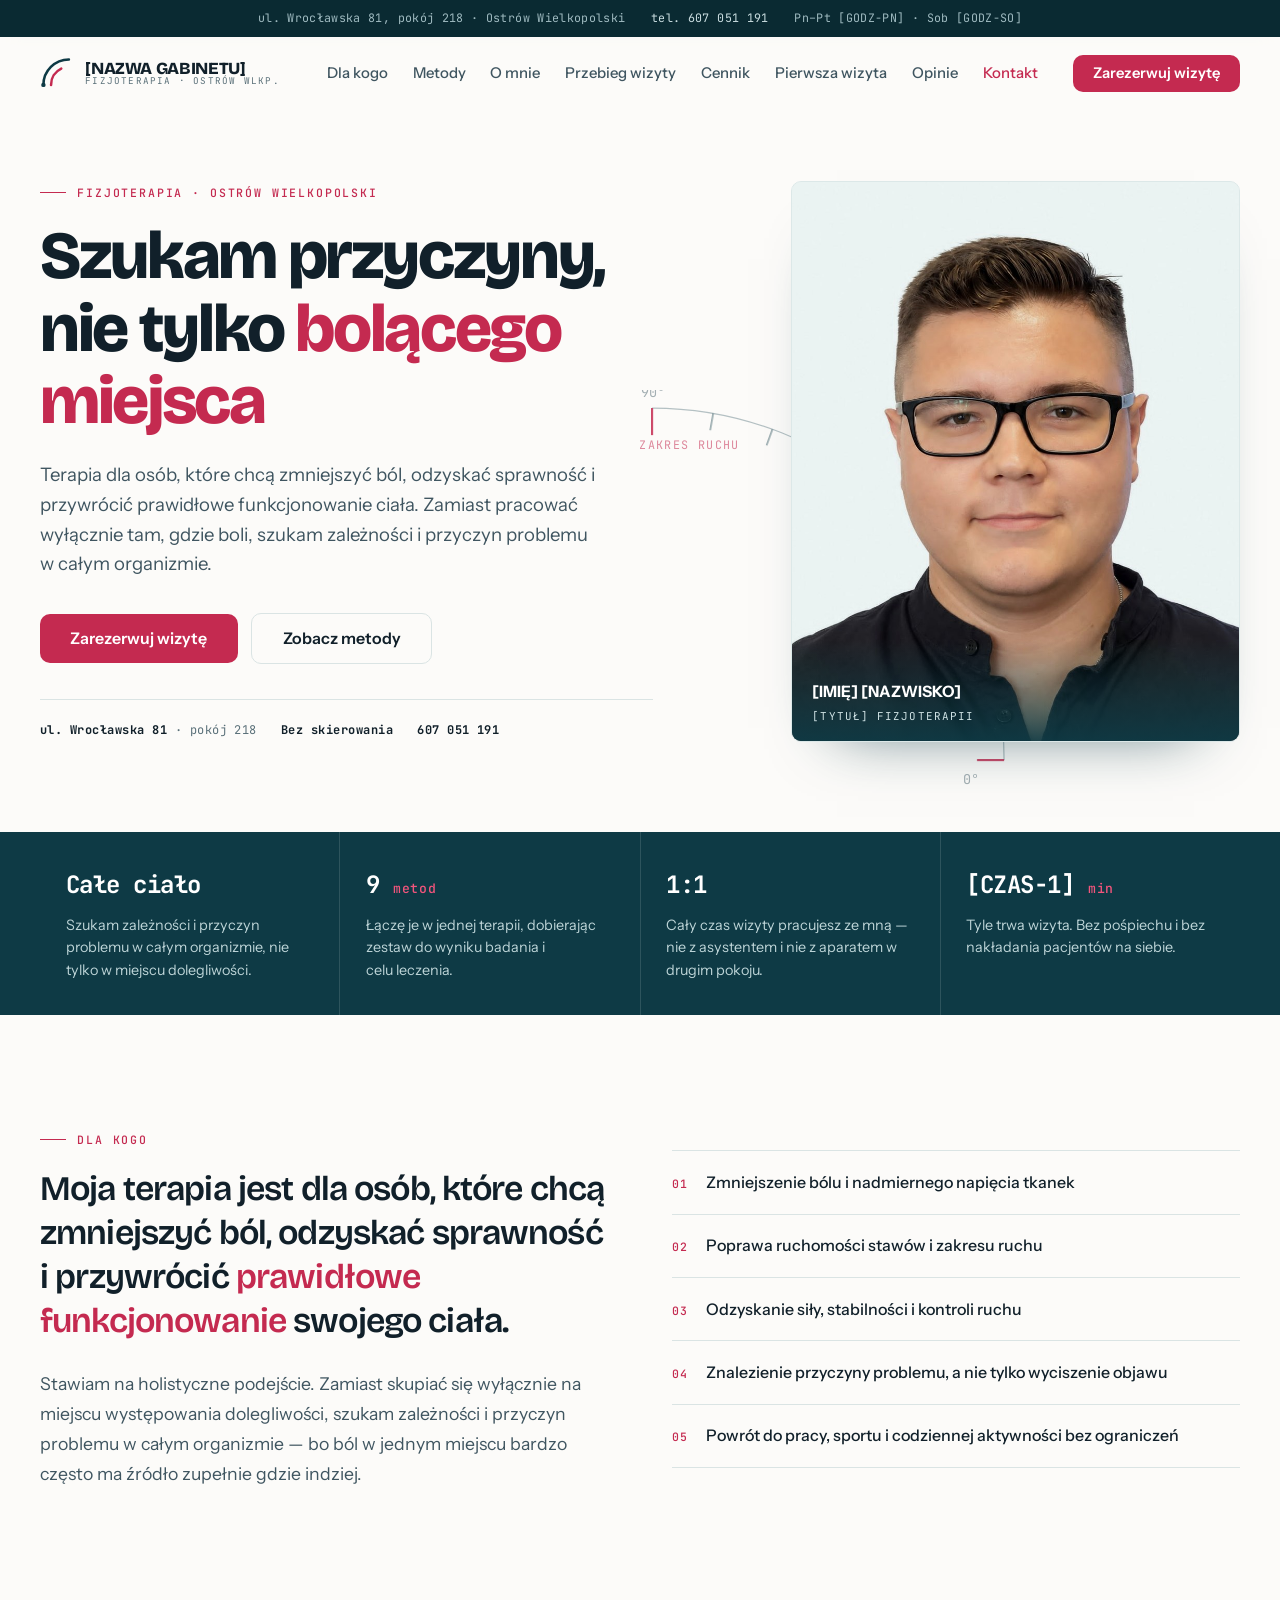
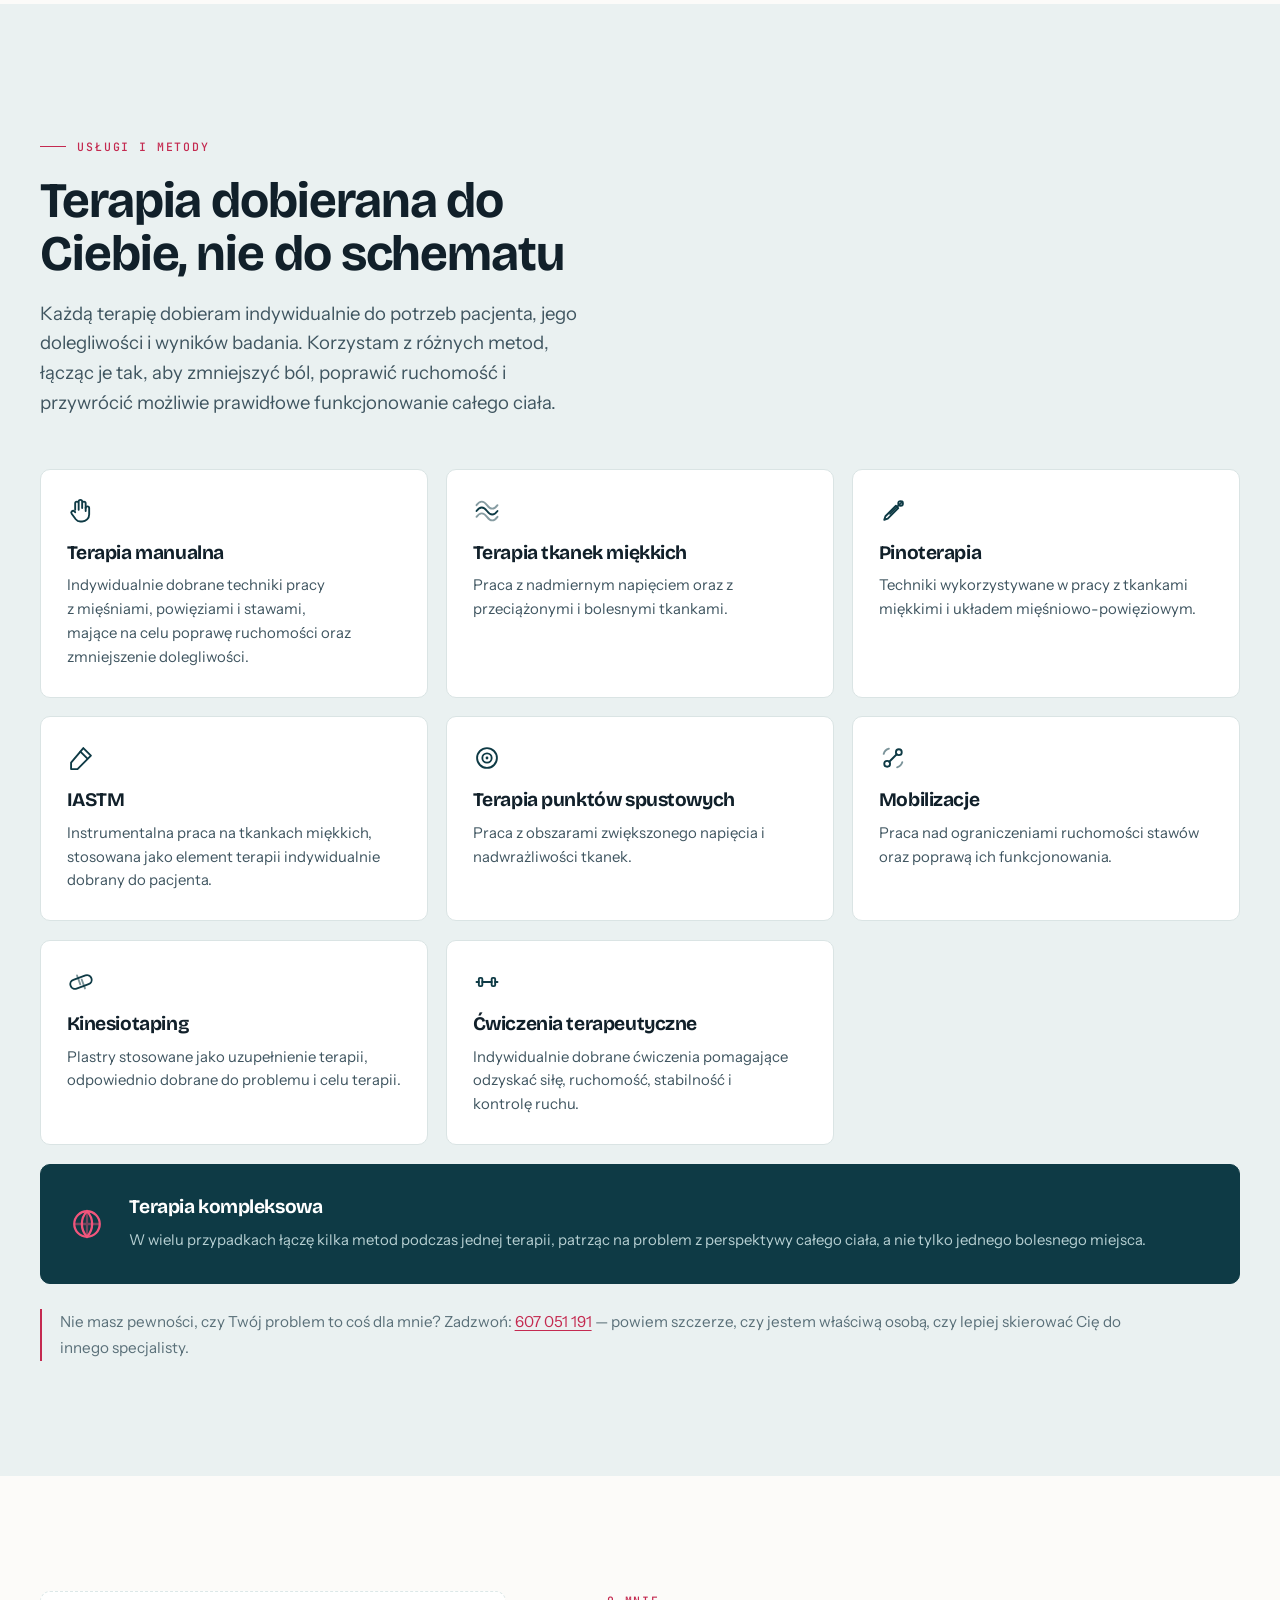
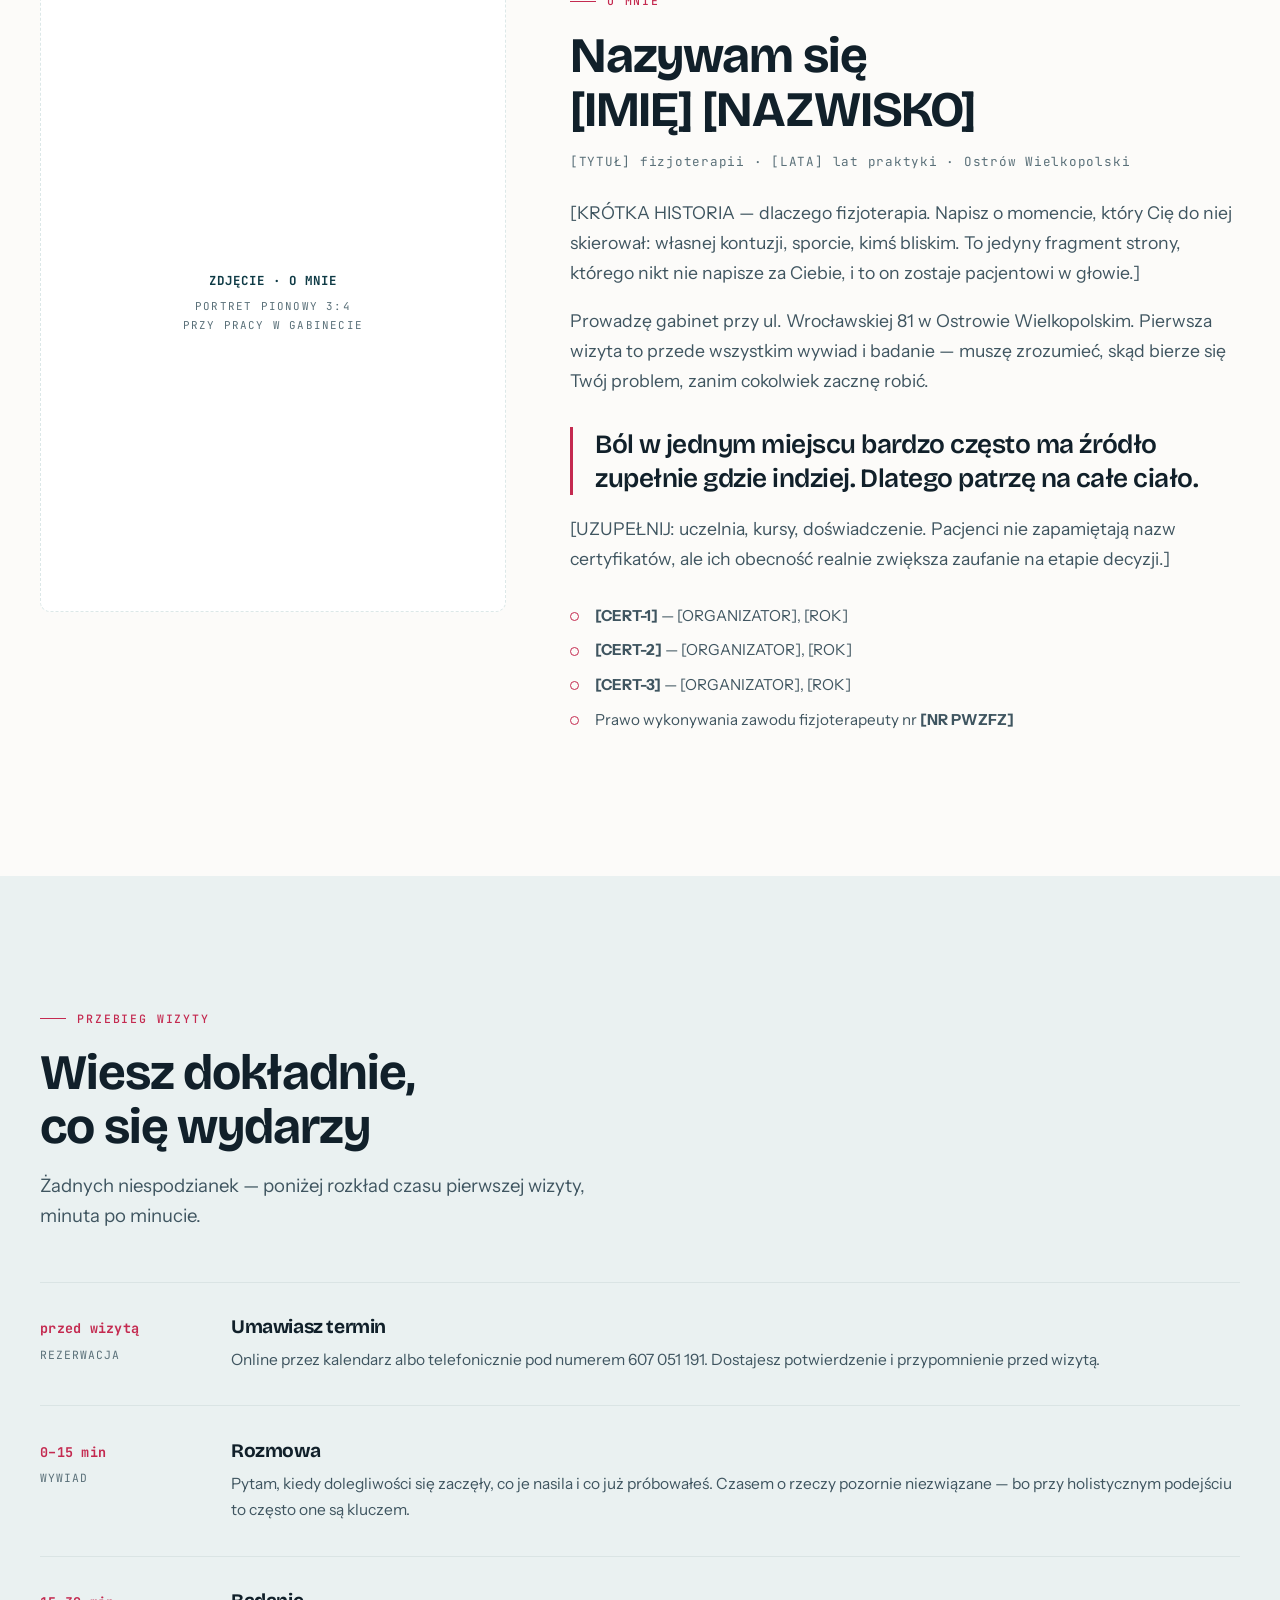
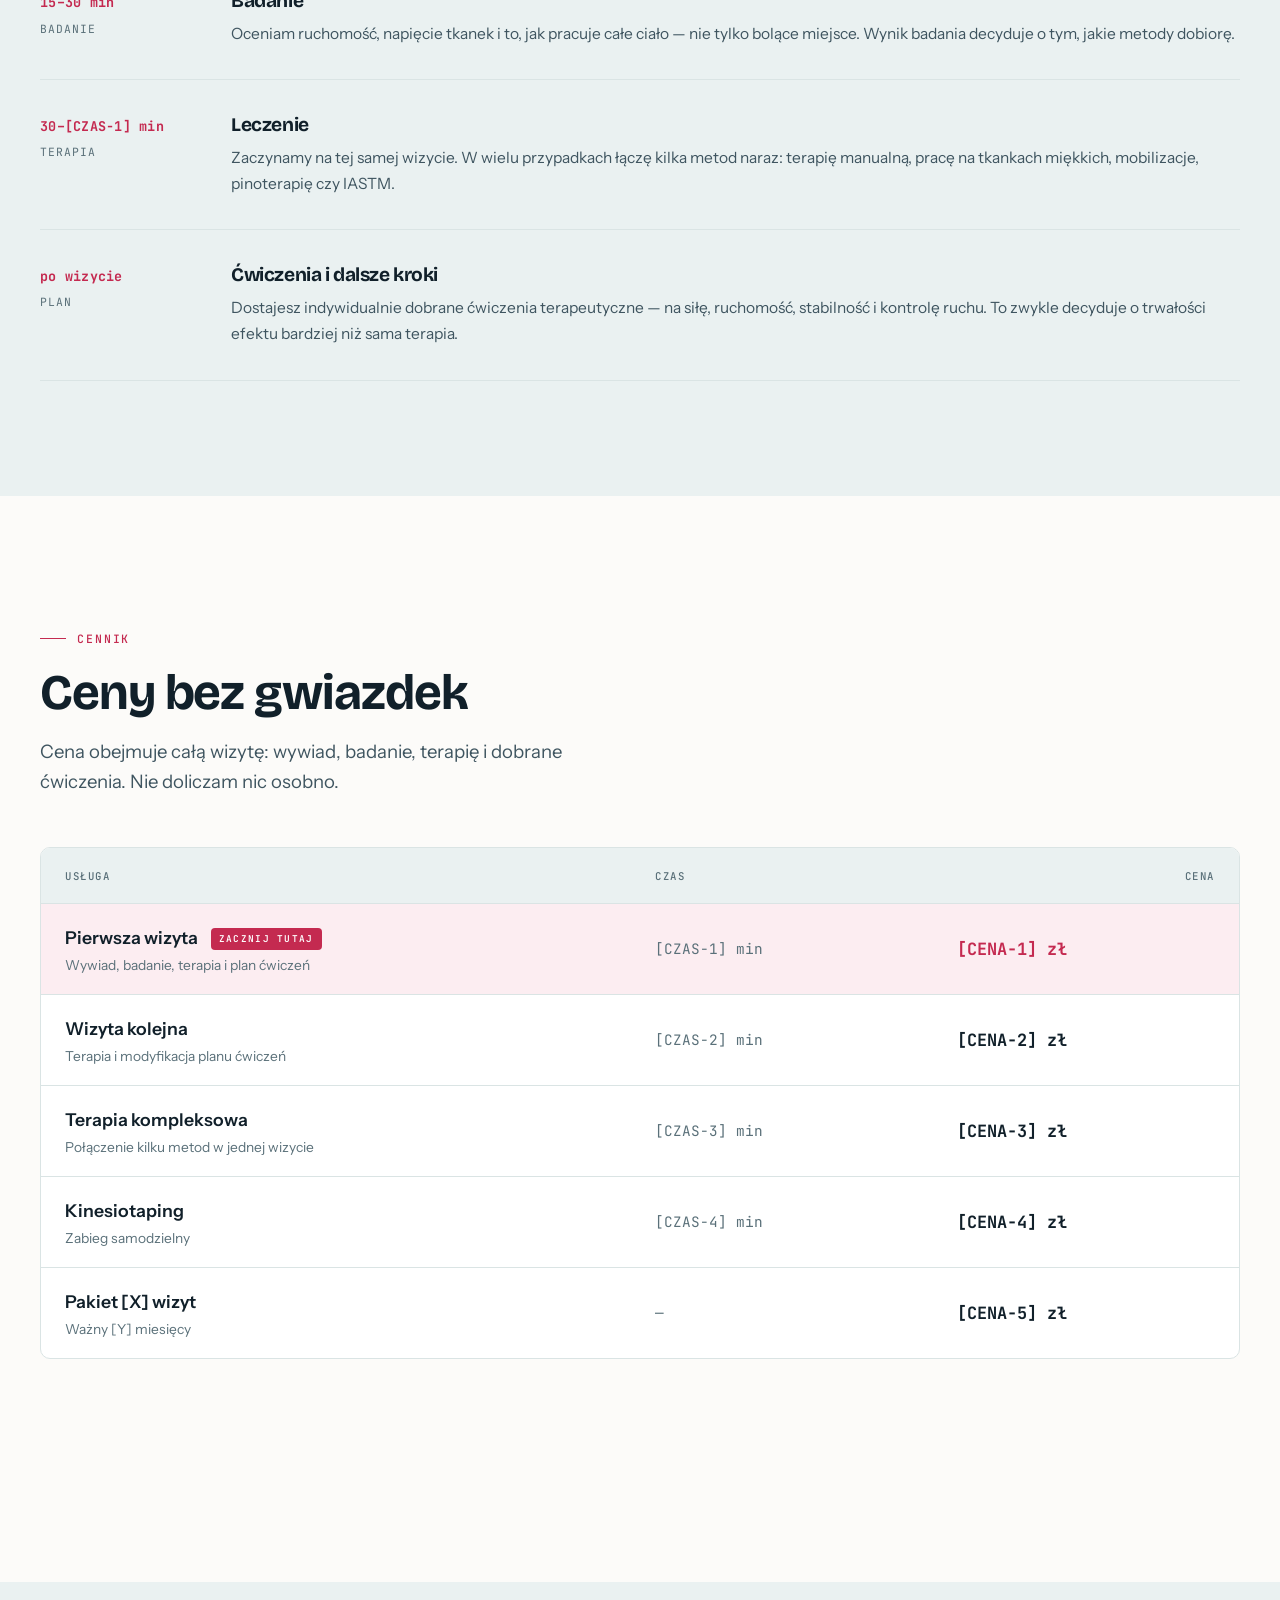
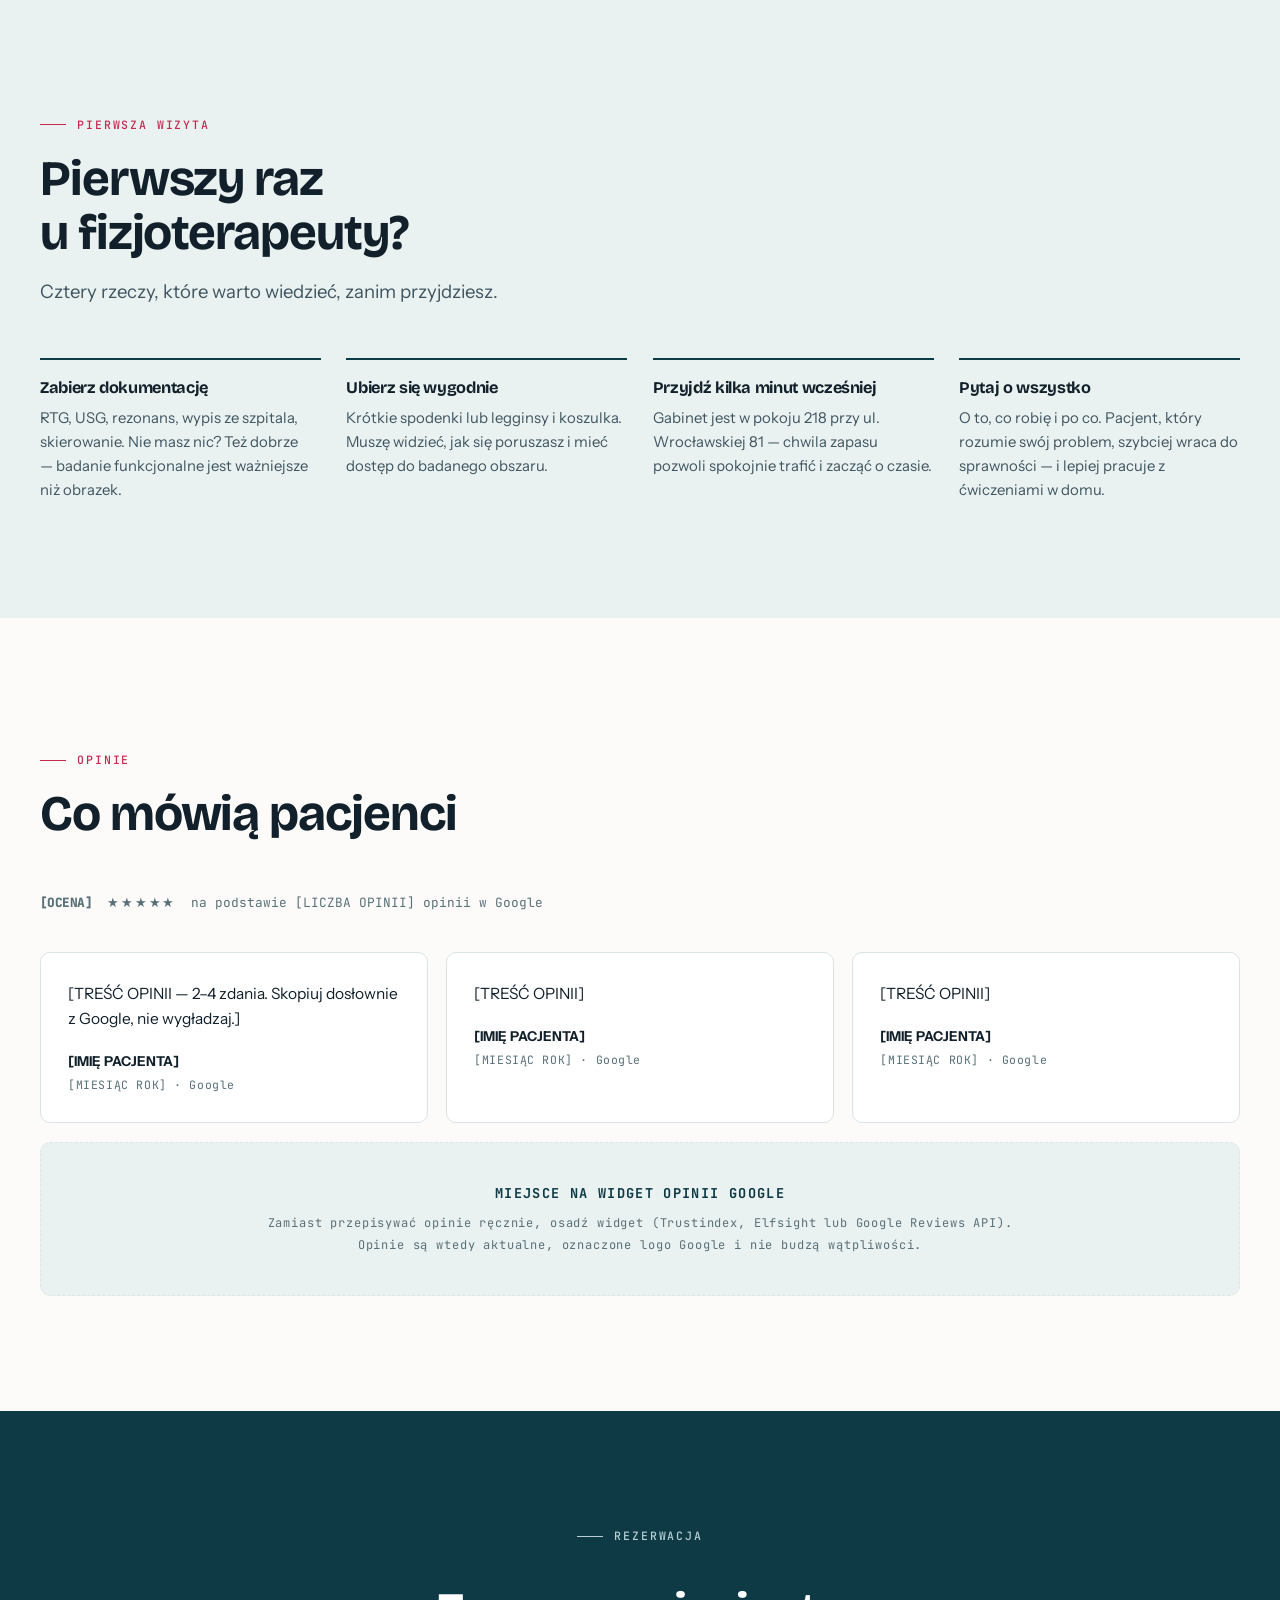
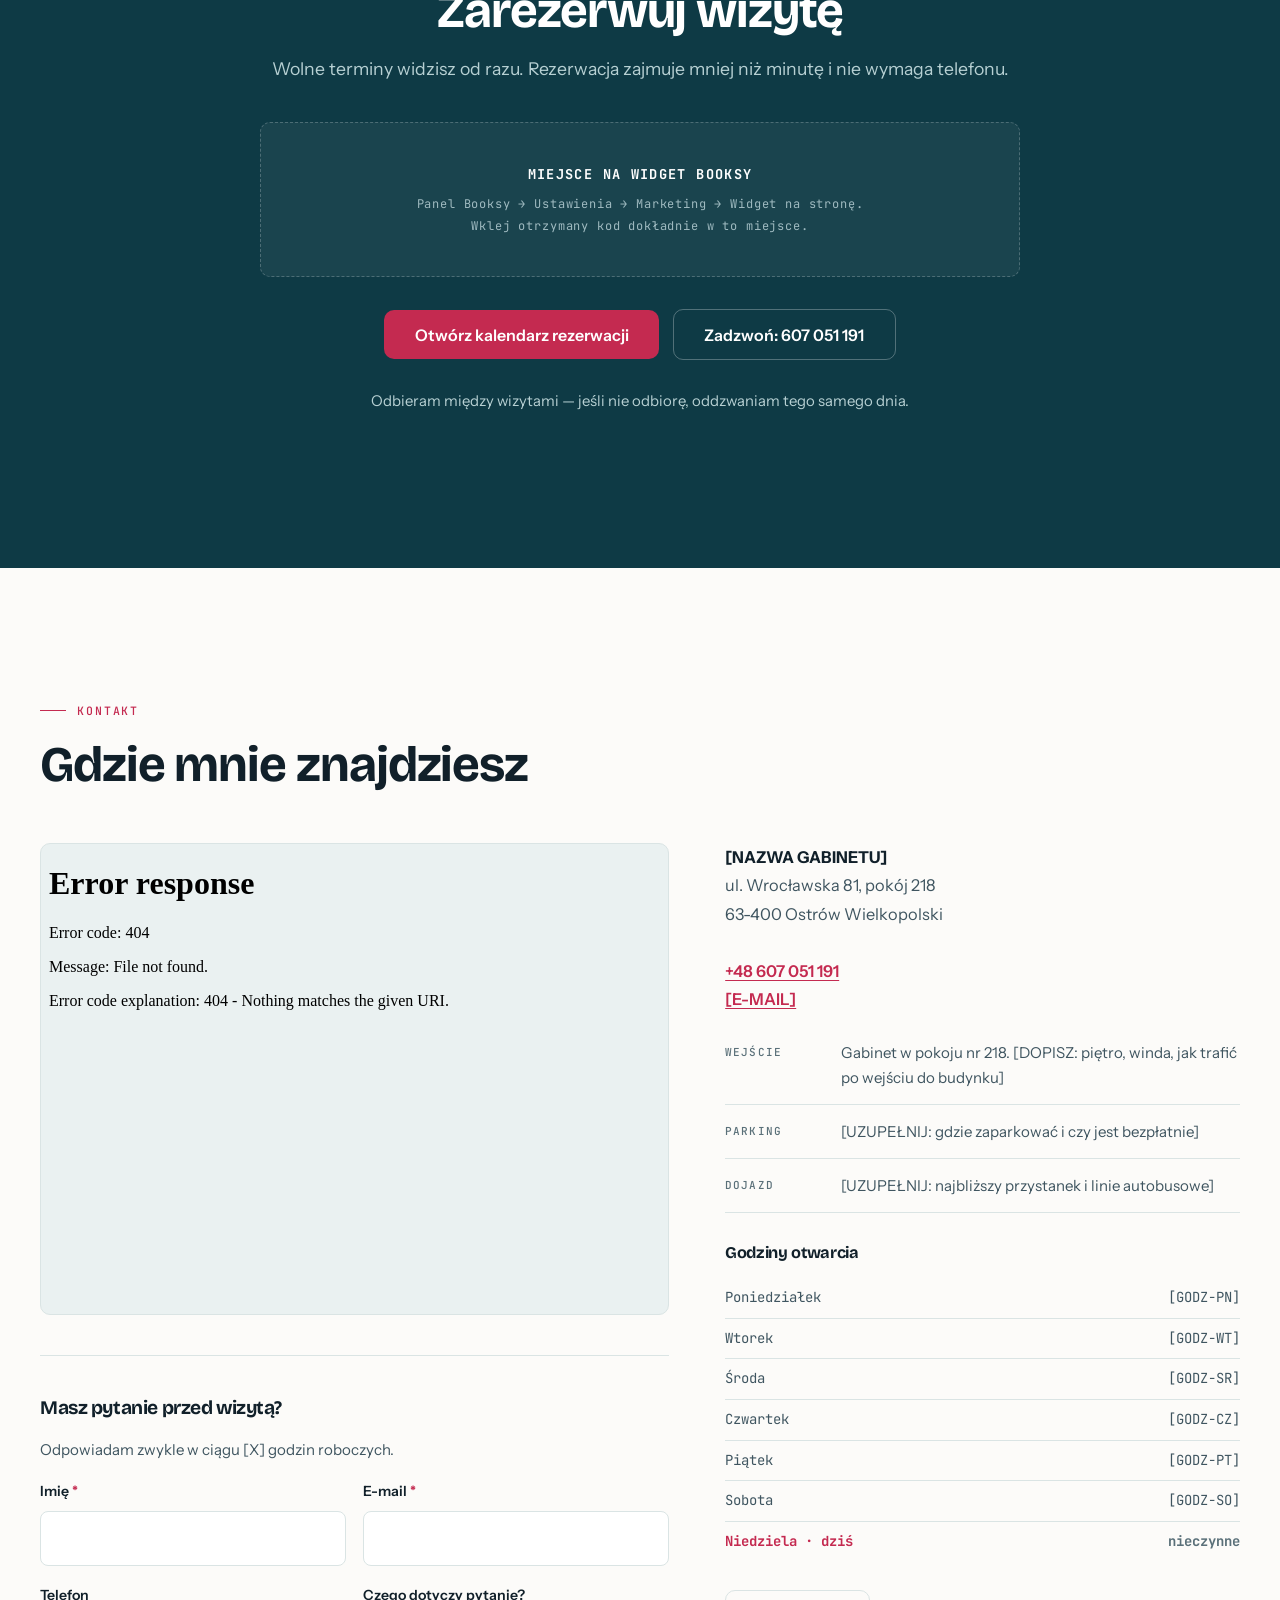
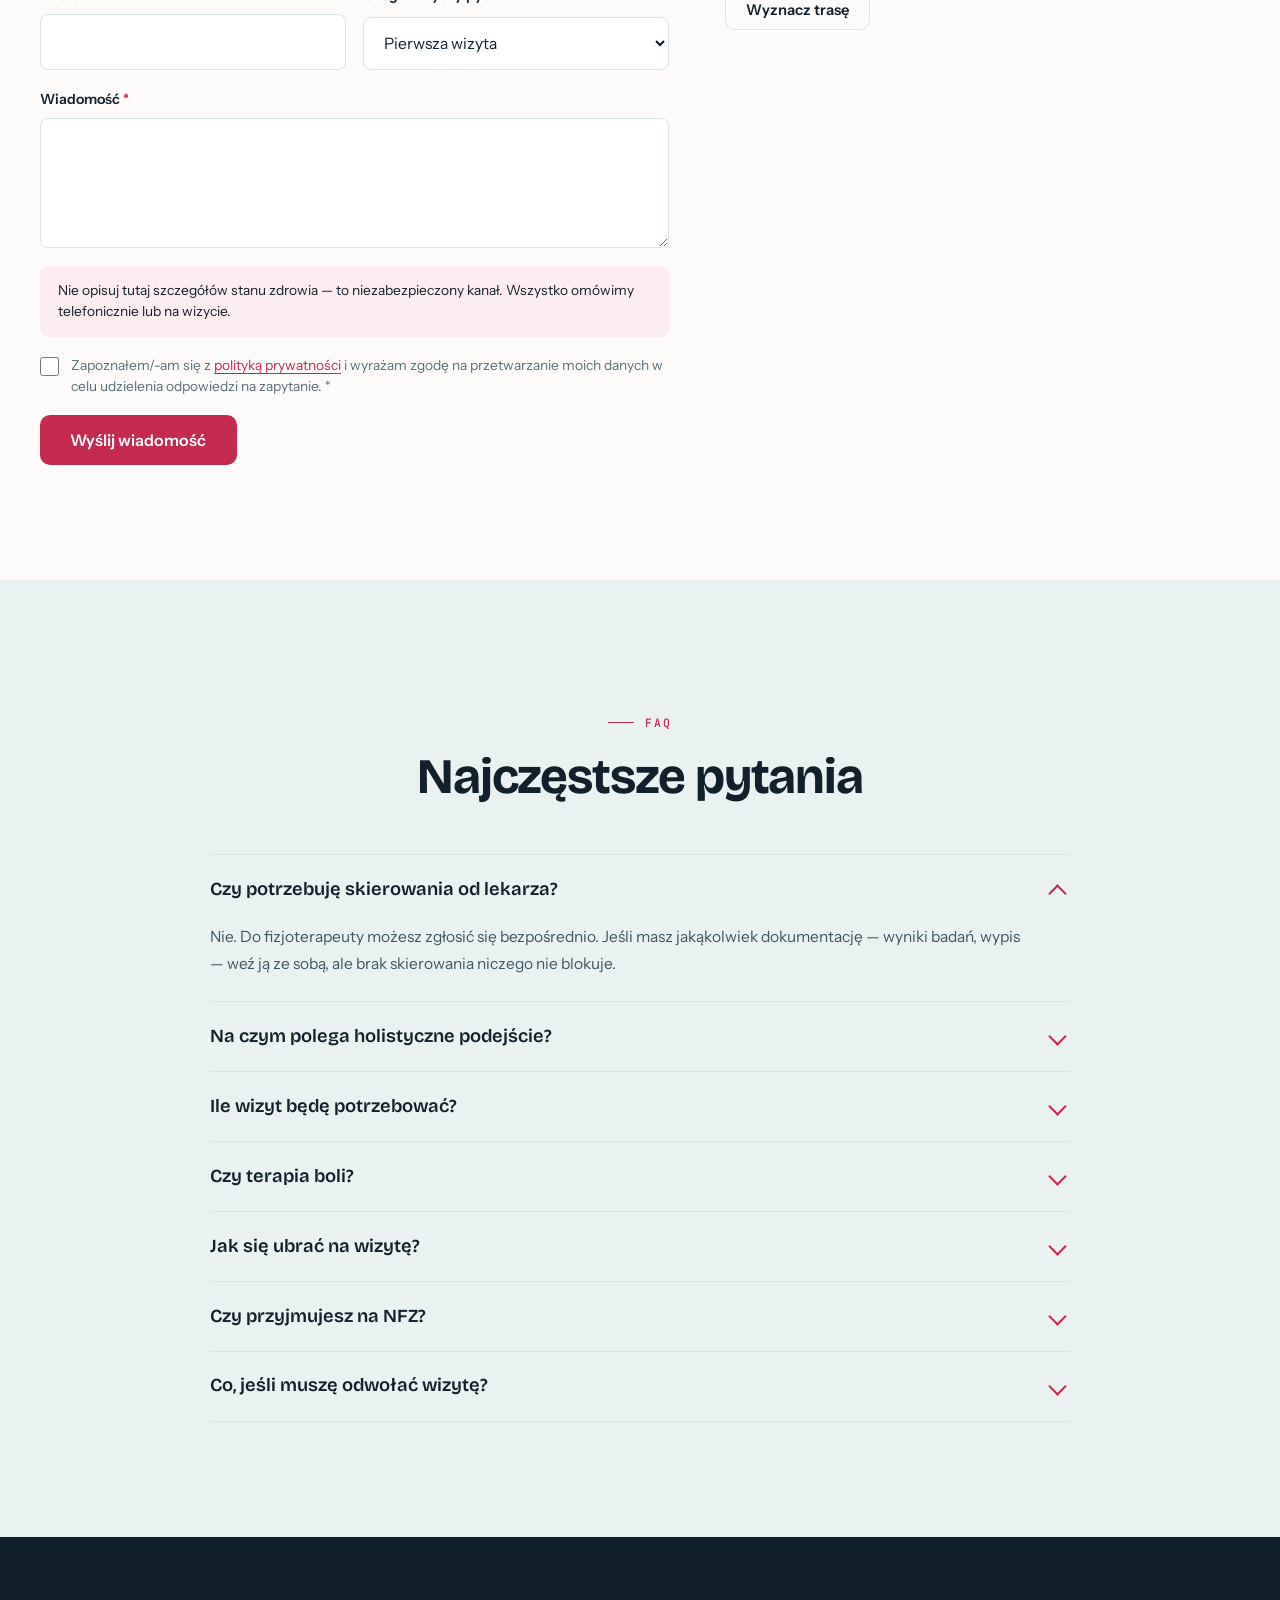
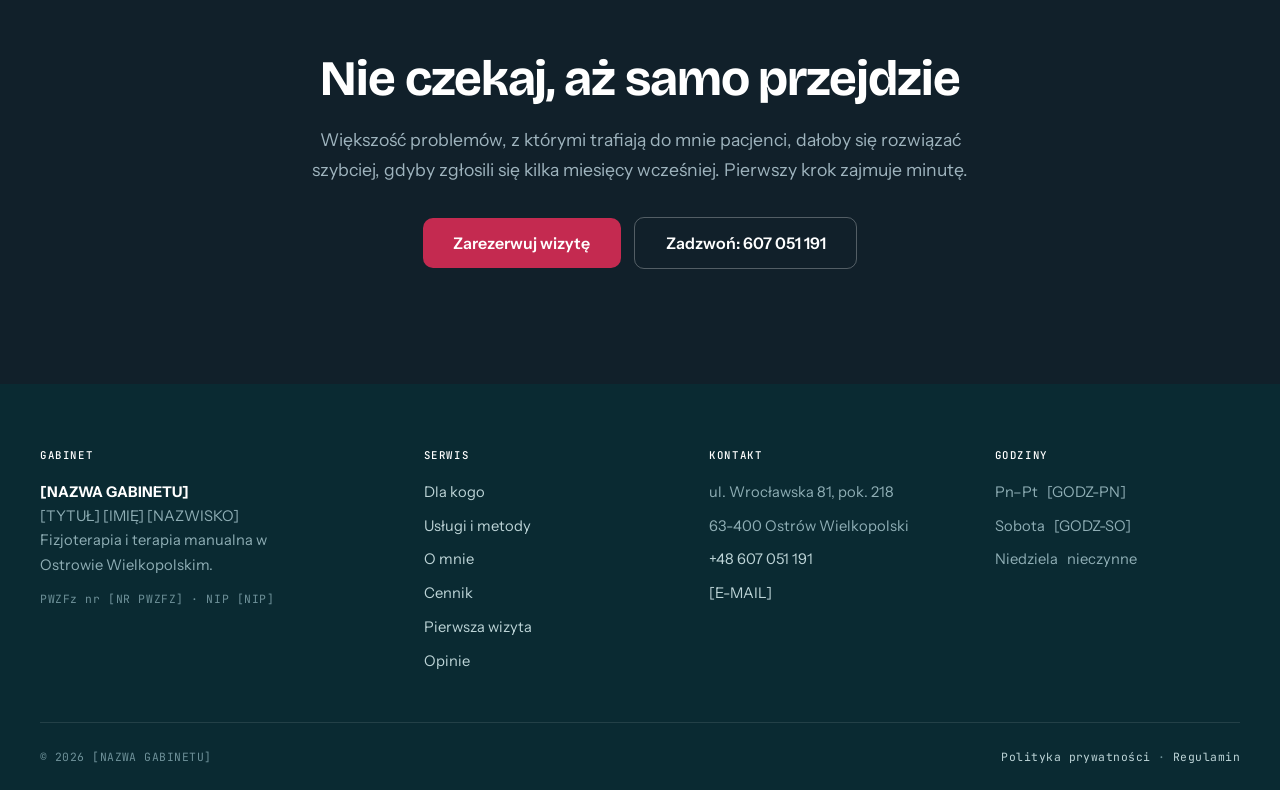
==== index.html @ 45df3f1c "Rename index to index.html" ====
<!DOCTYPE html>
<html lang="pl">
<head>
<meta charset="utf-8">
<meta name="viewport" content="width=device-width, initial-scale=1">

<!-- ══ SEO ══════════════════════════════════════════════════════════════
     UZUPEŁNIONE: miasto, adres, telefon, metody terapii, zdjęcie.
     DO UZUPEŁNIENIA: [IMIĘ] [NAZWISKO], [NAZWA GABINETU], ceny, godziny,
     link Booksy, e-mail, certyfikaty, PWZFz, NIP, współrzędne mapy.
     ════════════════════════════════════════════════════════════════════ -->
<title>Fizjoterapeuta Ostrów Wielkopolski – [IMIĘ] [NAZWISKO] | Terapia manualna</title>
<meta name="description" content="Fizjoterapia i terapia manualna w Ostrowie Wielkopolskim, ul. Wrocławska 81. Holistyczne podejście — szukam przyczyny, nie tylko bolącego miejsca. Tel. 607 051 191">
<link rel="canonical" href="https://[DOMENA]/">

<meta property="og:type" content="website">
<meta property="og:locale" content="pl_PL">
<meta property="og:title" content="Fizjoterapeuta Ostrów Wielkopolski – [IMIĘ] [NAZWISKO]">
<meta property="og:description" content="Terapia manualna, tkanek miękkich, pinoterapia, IASTM. Ostrów Wielkopolski, ul. Wrocławska 81, pokój 218.">
<meta property="og:url" content="https://[DOMENA]/">
<meta property="og:image" content="https://[DOMENA]/img/og.jpg">
<meta name="theme-color" content="#0E3A45">

<!-- <link rel="icon" href="/favicon.svg" type="image/svg+xml"> -->

<link rel="preconnect" href="https://fonts.googleapis.com">
<link rel="preconnect" href="https://fonts.gstatic.com" crossorigin>
<link href="https://fonts.googleapis.com/css2?family=Bricolage+Grotesque:opsz,wght@12..96,400;12..96,600;12..96,700;12..96,800&family=Instrument+Sans:ital,wght@0,400;0,500;0,600;1,400&family=JetBrains+Mono:wght@400;500;700&display=swap" rel="stylesheet">

<script>document.documentElement.classList.add('js');</script>

<style>
/* ═══════════════════════════════════════════════════════════════════════
   1. TOKENY
   ═══════════════════════════════════════════════════════════════════════ */
:root{
  --paper:#FCFBF9;
  --mist:#EAF1F1;
  --mist-2:#DCE8E8;
  --petrol:#0E3A45;
  --petrol-d:#0A2A32;
  --ink:#11202A;
  --body:#3F5560;
  --muted:#5A7079;
  --line:#DAE4E4;
  --tape:#C42A50;
  --tape-d:#A31E40;
  --tape-b:#F2557C;
  --tape-s:#FCEDF1;

  --display:'Bricolage Grotesque',ui-sans-serif,system-ui,sans-serif;
  --sans:'Instrument Sans',ui-sans-serif,system-ui,-apple-system,sans-serif;
  --mono:'JetBrains Mono',ui-monospace,'SF Mono',Menlo,monospace;

  --wrap:1200px;
  --sec:clamp(4.5rem,9vw,8rem);
  --r:10px;
  --header-h:72px;
}

/* ═══════════════════════════════════════════════════════════════════════
   2. RESET
   ═══════════════════════════════════════════════════════════════════════ */
*,*::before,*::after{box-sizing:border-box}
*{margin:0}
html{-webkit-text-size-adjust:100%;scroll-behavior:smooth;scroll-padding-top:calc(var(--header-h) + 16px)}
body{
  font-family:var(--sans);
  font-size:clamp(1rem,.96rem + .18vw,1.125rem);
  line-height:1.7;color:var(--body);background:var(--paper);
  -webkit-font-smoothing:antialiased;overflow-x:hidden;
}
img,svg{display:block;max-width:100%}
a{color:var(--tape);text-decoration-thickness:1px;text-underline-offset:3px}
a:hover{color:var(--tape-d)}
button{font:inherit;color:inherit;cursor:pointer;border:0;background:none}
:focus-visible{outline:2.5px solid var(--tape);outline-offset:3px;border-radius:3px}
@media (prefers-reduced-motion:reduce){
  html{scroll-behavior:auto}
  *,*::before,*::after{animation-duration:.01ms!important;animation-iteration-count:1!important;transition-duration:.01ms!important}
}

/* ═══════════════════════════════════════════════════════════════════════
   3. TYPOGRAFIA
   ═══════════════════════════════════════════════════════════════════════ */
h1,h2,h3,h4{font-family:var(--display);color:var(--ink);line-height:1.08;letter-spacing:-.022em;font-weight:700;text-wrap:balance}
h1{font-size:clamp(2.4rem,5.8vw,4.2rem);font-weight:800;letter-spacing:-.035em}
h2{font-size:clamp(1.95rem,3.9vw,3.1rem)}
h3{font-size:clamp(1.12rem,1.5vw,1.32rem);line-height:1.25}
h4{font-size:1.02rem;line-height:1.35}
p{text-wrap:pretty}

.eyebrow{
  font-family:var(--mono);font-size:.72rem;font-weight:500;
  letter-spacing:.16em;text-transform:uppercase;color:var(--tape);
  display:flex;align-items:center;gap:.7rem;margin-bottom:1.1rem;
}
.eyebrow::before{content:"";width:26px;height:1px;background:currentColor;flex:none}
.eyebrow--light{color:var(--tape-b)}

.lede{font-size:clamp(1.05rem,1.45vw,1.24rem);line-height:1.6;color:var(--body)}
.sec-head{max-width:46ch;margin-bottom:clamp(2.5rem,4vw,3.5rem)}
.sec-head p{margin-top:1.1rem}

/* ═══════════════════════════════════════════════════════════════════════
   4. UKŁAD
   ═══════════════════════════════════════════════════════════════════════ */
.wrap{width:min(100% - 2.5rem,var(--wrap));margin-inline:auto}
@media (max-width:600px){.wrap{width:calc(100% - 2rem)}}
.section{padding-block:var(--sec)}
.section--mist{background:var(--mist)}
.section--petrol{background:var(--petrol);color:#CDDDDF}
.section--petrol h2,.section--petrol h3{color:#fff}
.section--ink{background:var(--ink);color:#B6C6CE}
.section--ink h2{color:#fff}

.skip{position:absolute;left:1rem;top:-100px;z-index:200;background:var(--tape);color:#fff;padding:.7rem 1.2rem;border-radius:var(--r);text-decoration:none;transition:top .2s}
.skip:focus{top:1rem;color:#fff}

/* ═══════════════════════════════════════════════════════════════════════
   5. PRZYCISKI
   ═══════════════════════════════════════════════════════════════════════ */
.btn{
  display:inline-flex;align-items:center;justify-content:center;gap:.6rem;
  font-family:var(--sans);font-size:1rem;font-weight:600;line-height:1;
  padding:1.05rem 1.9rem;border-radius:var(--r);text-decoration:none;
  transition:background .18s,color .18s,transform .18s,border-color .18s;white-space:nowrap;
}
.btn:active{transform:translateY(1px)}
.btn--primary{background:var(--tape);color:#fff}
.btn--primary:hover{background:var(--tape-d);color:#fff}
.btn--ghost{border:1.5px solid var(--line);color:var(--ink);background:transparent}
.btn--ghost:hover{border-color:var(--petrol);color:var(--petrol);background:#fff}
.btn--onDark{border:1.5px solid rgba(255,255,255,.28);color:#fff}
.btn--onDark:hover{border-color:#fff;background:rgba(255,255,255,.08);color:#fff}
.btn--sm{padding:.72rem 1.25rem;font-size:.92rem}
.btn--block{width:100%}
.btn-row{display:flex;flex-wrap:wrap;gap:.85rem;align-items:center}

/* ═══════════════════════════════════════════════════════════════════════
   6. PASEK GÓRNY + HEADER
   ═══════════════════════════════════════════════════════════════════════ */
.topbar{background:var(--petrol-d);color:#9FBAC0;font-family:var(--mono);font-size:.73rem;letter-spacing:.03em;padding:.55rem 0}
.topbar .wrap{display:flex;gap:1.6rem;flex-wrap:wrap;justify-content:center}
.topbar a{color:#CBDEE1;text-decoration:none}
.topbar a:hover{color:#fff}
@media (max-width:760px){.topbar{display:none}}

.header{
  position:sticky;top:0;z-index:100;background:rgba(252,251,249,.92);
  backdrop-filter:blur(10px);border-bottom:1px solid transparent;
  transition:border-color .25s,box-shadow .25s;
}
.header.is-stuck{border-bottom-color:var(--line);box-shadow:0 6px 24px -18px rgba(14,58,69,.5)}
.header .wrap{display:flex;align-items:center;gap:1.5rem;height:var(--header-h)}

.brand{display:flex;align-items:center;gap:.7rem;text-decoration:none;margin-right:auto;flex:none}
.brand-mark{width:34px;height:34px;flex:none}
.brand-txt{display:flex;flex-direction:column;line-height:1.05}
.brand-name{font-family:var(--display);font-weight:800;font-size:1.06rem;color:var(--ink);letter-spacing:-.02em}
.brand-sub{font-family:var(--mono);font-size:.58rem;letter-spacing:.13em;text-transform:uppercase;color:var(--muted)}

.nav{display:flex;gap:.2rem}
.nav a{font-size:.93rem;font-weight:500;color:var(--body);text-decoration:none;padding:.5rem .68rem;border-radius:7px;transition:color .16s,background .16s}
.nav a:hover{color:var(--ink);background:var(--mist)}
.nav a.is-active{color:var(--tape)}
@media (max-width:1080px){.nav{display:none}}

.burger{display:none;width:44px;height:44px;border:1.5px solid var(--line);border-radius:9px;align-items:center;justify-content:center;flex:none}
.burger span{display:block;width:18px;height:1.8px;background:var(--ink);position:relative;transition:background .25s}
.burger span::before,.burger span::after{content:"";position:absolute;left:0;width:18px;height:1.8px;background:var(--ink);transition:transform .25s}
.burger span::before{top:-6px}.burger span::after{top:6px}
.burger[aria-expanded="true"] span{background:transparent}
.burger[aria-expanded="true"] span::before{transform:translateY(6px) rotate(45deg)}
.burger[aria-expanded="true"] span::after{transform:translateY(-6px) rotate(-45deg)}
@media (max-width:1080px){.burger{display:flex}.header-cta{display:none}}

.mobile-nav{
  position:fixed;inset:var(--header-h) 0 0;z-index:99;background:var(--paper);
  padding:1.5rem 0 6rem;overflow-y:auto;
  transform:translateY(-8px);opacity:0;pointer-events:none;transition:opacity .22s,transform .22s;
}
.mobile-nav.is-open{opacity:1;transform:none;pointer-events:auto}
.mobile-nav a{display:block;font-family:var(--display);font-size:1.42rem;font-weight:600;color:var(--ink);text-decoration:none;padding:.85rem 0;border-bottom:1px solid var(--line)}
.mobile-nav .btn{margin-top:1.8rem}

/* ═══════════════════════════════════════════════════════════════════════
   7. HERO  ·  sygnatura: łuk goniometru (pomiar zakresu ruchu)
   ═══════════════════════════════════════════════════════════════════════ */
.hero{padding-block:clamp(2.75rem,5.5vw,5rem) clamp(3.5rem,7vw,6.5rem);overflow:hidden}
.hero .wrap{display:grid;grid-template-columns:1.08fr .92fr;gap:clamp(2rem,5vw,4.5rem);align-items:center}
@media (max-width:920px){.hero .wrap{grid-template-columns:1fr;gap:2.75rem}}

.hero h1{margin-bottom:1.4rem}
.hero h1 em{font-style:normal;color:var(--tape)}
.hero .lede{max-width:47ch;margin-bottom:2.1rem}
.hero .btn-row{margin-bottom:2.2rem}

.trust{
  display:flex;flex-wrap:wrap;gap:.55rem 1.5rem;
  font-family:var(--mono);font-size:.75rem;letter-spacing:.04em;color:var(--muted);
  border-top:1px solid var(--line);padding-top:1.2rem;
}
.trust b{color:var(--ink);font-weight:700}

.hero-visual{position:relative}
.arc{position:absolute;left:-16%;bottom:-8%;width:76%;max-width:430px;height:auto;pointer-events:none;color:var(--petrol);z-index:0}
.arc-path{fill:none;stroke:currentColor;stroke-width:1.4;opacity:.3;stroke-dasharray:613;stroke-dashoffset:613;animation:sweep 1.7s .25s cubic-bezier(.22,.85,.3,1) forwards}
.arc line{stroke:currentColor;stroke-width:1.4;opacity:0;animation:tickIn .5s forwards}
.arc line.major{stroke-width:2;stroke:var(--tape);animation-name:tickInMajor}
.arc text{font-family:var(--mono);font-size:15px;fill:var(--muted);opacity:0;animation:tickIn .6s 1.5s forwards}
.arc-label{font-size:13px!important;fill:var(--tape)!important;letter-spacing:1.5px}
@keyframes sweep{to{stroke-dashoffset:0}}
@keyframes tickIn{to{opacity:.55}}
@keyframes tickInMajor{to{opacity:1}}
@media (prefers-reduced-motion:reduce){
  .arc-path{stroke-dashoffset:0}
  .arc line{opacity:.55}.arc line.major{opacity:1}.arc text{opacity:.55}
}

/* Panel portretowy — tło zdjęcia jest dopasowane do --mist, więc wtapia się bez krawędzi */
.portrait{
  position:relative;z-index:2;width:86%;margin-left:auto;
  background:var(--mist);border:1px solid var(--mist-2);border-radius:var(--r);
  overflow:hidden;box-shadow:0 32px 60px -46px rgba(14,58,69,.75);
}
.portrait img{width:100%;height:auto;display:block}
.portrait figcaption{
  position:absolute;left:0;right:0;bottom:0;
  padding:2.4rem 1.3rem .95rem;
  background:linear-gradient(to top,rgba(14,58,69,.92),rgba(14,58,69,0));
  font-family:var(--mono);font-size:.68rem;letter-spacing:.1em;text-transform:uppercase;color:#CFE2E4;
}
.portrait figcaption b{display:block;font-family:var(--sans);font-size:.98rem;letter-spacing:0;text-transform:none;color:#fff;margin-bottom:.12rem}
@media (max-width:920px){.portrait{width:100%;max-width:400px;margin-inline:auto}.arc{left:-6%;width:56%}}

/* ═══════════════════════════════════════════════════════════════════════
   8. PASEK FAKTÓW
   ═══════════════════════════════════════════════════════════════════════ */
.facts{background:var(--petrol);color:#BDD4D7}
.facts .wrap{display:grid;grid-template-columns:repeat(4,1fr);gap:1px;background:rgba(255,255,255,.13)}
.fact{background:var(--petrol);padding:2.1rem 1.6rem}
.fact-n{font-family:var(--mono);font-size:1.5rem;font-weight:700;color:#fff;letter-spacing:-.02em;display:block;margin-bottom:.5rem}
.fact-n small{font-size:.82rem;font-weight:500;color:var(--tape-b);letter-spacing:.05em}
.fact p{font-size:.9rem;line-height:1.55}
@media (max-width:820px){.facts .wrap{grid-template-columns:1fr 1fr}}
@media (max-width:480px){.facts .wrap{grid-template-columns:1fr}}

/* ═══════════════════════════════════════════════════════════════════════
   9. DLA KOGO
   ═══════════════════════════════════════════════════════════════════════ */
.split{display:grid;grid-template-columns:1fr 1fr;gap:clamp(2rem,5vw,4.5rem);align-items:center}
@media (max-width:880px){.split{grid-template-columns:1fr}}
.claim{
  font-family:var(--display);font-size:clamp(1.45rem,2.9vw,2.15rem);font-weight:600;
  line-height:1.28;letter-spacing:-.025em;color:var(--ink);
}
.claim em{font-style:normal;color:var(--tape)}
.goals{list-style:none;padding:0;margin:0;display:grid;gap:0;border-top:1px solid var(--line)}
.goals li{
  display:grid;grid-template-columns:auto 1fr;gap:1.1rem;align-items:baseline;
  padding:1.1rem 0;border-bottom:1px solid var(--line);
}
.goals b{font-family:var(--mono);font-size:.72rem;font-weight:500;letter-spacing:.12em;color:var(--tape)}
.goals span{font-size:1rem;color:var(--ink);font-weight:500}

/* ═══════════════════════════════════════════════════════════════════════
   10. METODY — karty
   ═══════════════════════════════════════════════════════════════════════ */
.grid-3{display:grid;grid-template-columns:repeat(3,1fr);gap:1.15rem}
@media (max-width:940px){.grid-3{grid-template-columns:1fr 1fr}}
@media (max-width:620px){.grid-3{grid-template-columns:1fr}}

.card{
  background:#fff;border:1px solid var(--line);border-radius:var(--r);
  padding:1.7rem 1.6rem;display:flex;flex-direction:column;
  transition:border-color .2s,transform .2s,box-shadow .2s;
}
.card:hover{border-color:var(--petrol);transform:translateY(-3px);box-shadow:0 18px 40px -30px rgba(14,58,69,.6)}
.card h3{margin-bottom:.6rem}
.card p{font-size:.93rem;line-height:1.6;color:var(--body)}
.card-ico{width:28px;height:28px;color:var(--petrol);margin-bottom:1rem;transition:color .2s}
.card:hover .card-ico{color:var(--tape)}
.card--wide{grid-column:1/-1;background:var(--petrol);border-color:var(--petrol);display:grid;grid-template-columns:auto 1fr;gap:1.6rem;align-items:center;padding:1.9rem 1.8rem}
.card--wide:hover{transform:none;box-shadow:none;border-color:var(--petrol)}
.card--wide .card-ico{color:var(--tape-b);margin:0;width:34px;height:34px}
.card--wide h3{color:#fff}
.card--wide p{color:#B7D0D3;margin:0}
@media (max-width:620px){.card--wide{grid-template-columns:1fr;gap:1rem}}

.note{margin-top:1.6rem;font-size:.95rem;color:var(--muted);border-left:2px solid var(--tape);padding-left:1.1rem}

/* ═══════════════════════════════════════════════════════════════════════
   11. O MNIE
   ═══════════════════════════════════════════════════════════════════════ */
.about{display:grid;grid-template-columns:.82fr 1.18fr;gap:clamp(2rem,5vw,4.5rem);align-items:start}
@media (max-width:900px){.about{grid-template-columns:1fr}}
.photo{
  background:#fff;border:1px dashed var(--mist-2);border-radius:var(--r);
  display:grid;place-content:center;text-align:center;padding:2rem 1.25rem;color:var(--muted);
  font-family:var(--mono);font-size:.68rem;letter-spacing:.11em;text-transform:uppercase;
}
.photo b{display:block;color:var(--petrol);font-size:.78rem;margin-bottom:.4rem;letter-spacing:.08em}
.photo--portrait{aspect-ratio:3/4}
.about-body>p{margin-bottom:1.15rem}
.pull{
  font-family:var(--display);font-size:clamp(1.25rem,2.2vw,1.65rem);font-weight:600;
  line-height:1.3;color:var(--ink);letter-spacing:-.02em;
  border-left:3px solid var(--tape);padding-left:1.4rem;margin:1.9rem 0;
}
.creds{list-style:none;padding:0;margin:1.8rem 0;display:grid;gap:.55rem}
.creds li{position:relative;padding-left:1.6rem;font-size:.95rem}
.creds li::before{content:"";position:absolute;left:0;top:.62em;width:9px;height:9px;border:1.8px solid var(--tape);border-radius:50%}

/* ═══════════════════════════════════════════════════════════════════════
   12. PRZEBIEG WIZYTY
   ═══════════════════════════════════════════════════════════════════════ */
.steps{border-top:1px solid var(--line)}
.step{display:grid;grid-template-columns:140px 1fr;gap:clamp(1.2rem,4vw,3.5rem);padding:2rem 0;border-bottom:1px solid var(--line);align-items:baseline}
.step-t{font-family:var(--mono);font-size:.84rem;font-weight:700;color:var(--tape);letter-spacing:.02em;padding-top:.15rem}
.step-t small{display:block;font-weight:400;color:var(--muted);font-size:.71rem;letter-spacing:.09em;text-transform:uppercase;margin-top:.3rem}
.step h3{margin-bottom:.5rem}
.step p{font-size:.97rem}
@media (max-width:640px){.step{grid-template-columns:1fr;gap:.55rem;padding:1.6rem 0}.step-t small{display:inline;margin-left:.6rem}}

/* ═══════════════════════════════════════════════════════════════════════
   13. CENNIK
   ═══════════════════════════════════════════════════════════════════════ */
.price-wrap{border:1px solid var(--line);border-radius:var(--r);overflow:hidden;background:#fff}
table.price{width:100%;border-collapse:collapse}
table.price th,table.price td{padding:1.15rem 1.5rem;text-align:left;border-bottom:1px solid var(--line)}
table.price thead th{font-family:var(--mono);font-size:.67rem;font-weight:500;letter-spacing:.14em;text-transform:uppercase;color:var(--muted);background:var(--mist)}
table.price tbody tr:last-child td{border-bottom:0}
.p-name{font-weight:600;color:var(--ink)}
.p-name small{display:block;font-weight:400;font-size:.86rem;color:var(--muted);margin-top:.2rem;line-height:1.45}
.p-time,.p-cost{font-family:var(--mono);white-space:nowrap}
.p-time{color:var(--muted);font-size:.9rem}
.p-cost{font-weight:700;color:var(--ink);font-size:1.06rem;text-align:right}
tr.is-featured td{background:var(--tape-s)}
tr.is-featured .p-cost{color:var(--tape)}
.tag{display:inline-block;font-family:var(--mono);font-size:.59rem;letter-spacing:.14em;text-transform:uppercase;background:var(--tape);color:#fff;padding:.2rem .5rem;border-radius:4px;margin-left:.6rem;vertical-align:2px}
@media (max-width:680px){
  table.price thead{position:absolute;width:1px;height:1px;overflow:hidden;clip:rect(0 0 0 0)}
  table.price tr{display:block;border-bottom:1px solid var(--line);padding:1.2rem 1.3rem}
  table.price tr:last-child{border-bottom:0}
  table.price td{display:block;border:0;padding:0}
  .p-time{margin-top:.45rem}
  .p-cost{text-align:left;margin-top:.35rem;font-size:1.25rem}
}
.price-meta{display:grid;grid-template-columns:1fr 1fr;gap:1.5rem;margin-top:1.8rem}
@media (max-width:680px){.price-meta{grid-template-columns:1fr}}
.price-meta h4{margin-bottom:.4rem}
.price-meta p{font-size:.93rem}

/* ═══════════════════════════════════════════════════════════════════════
   14. PIERWSZA WIZYTA
   ═══════════════════════════════════════════════════════════════════════ */
.prep{display:grid;grid-template-columns:repeat(4,1fr);gap:1.6rem}
@media (max-width:900px){.prep{grid-template-columns:1fr 1fr}}
@media (max-width:540px){.prep{grid-template-columns:1fr}}
.prep-item{border-top:2px solid var(--petrol);padding-top:1.1rem}
.prep-item h4{margin-bottom:.5rem}
.prep-item p{font-size:.93rem;line-height:1.6}

/* ═══════════════════════════════════════════════════════════════════════
   15. OPINIE
   ═══════════════════════════════════════════════════════════════════════ */
.rating{display:flex;align-items:baseline;gap:.9rem;margin-bottom:2.4rem;flex-wrap:wrap}
.rating-n{font-family:var(--display);font-size:3rem;font-weight:800;color:var(--ink);line-height:1;letter-spacing:-.04em}
.stars{color:var(--tape);letter-spacing:.15em;font-size:1.05rem}
.rating span{font-family:var(--mono);font-size:.8rem;color:var(--muted)}
.reviews{display:grid;grid-template-columns:repeat(3,1fr);gap:1.15rem}
@media (max-width:940px){.reviews{grid-template-columns:1fr 1fr}}
@media (max-width:640px){.reviews{grid-template-columns:1fr}}
.review{background:#fff;border:1px solid var(--line);border-radius:var(--r);padding:1.7rem}
.review blockquote{margin:0 0 1.2rem;font-size:.97rem;line-height:1.62;color:var(--ink)}
.review footer{font-family:var(--mono);font-size:.72rem;letter-spacing:.05em;color:var(--muted)}
.review footer b{display:block;color:var(--ink);font-size:.85rem;font-family:var(--sans);letter-spacing:0;margin-bottom:.15rem}
.widget-slot{
  border:1px dashed var(--mist-2);border-radius:var(--r);background:var(--mist);
  padding:2.4rem 1.5rem;text-align:center;color:var(--muted);
  font-family:var(--mono);font-size:.75rem;letter-spacing:.07em;line-height:1.8;
}
.widget-slot b{display:block;color:var(--petrol);font-size:.85rem;margin-bottom:.5rem;letter-spacing:.1em;text-transform:uppercase}
.section--petrol .widget-slot{background:rgba(255,255,255,.05);border-color:rgba(255,255,255,.22);color:#9FBAC0}
.section--petrol .widget-slot b{color:#fff}

/* ═══════════════════════════════════════════════════════════════════════
   16. REZERWACJA
   ═══════════════════════════════════════════════════════════════════════ */
.booking{text-align:center;max-width:760px;margin-inline:auto}
.booking .eyebrow{justify-content:center}
.booking h2{margin-bottom:1rem}
.booking>p{margin-bottom:2.4rem;color:#B7D0D3}
.booking-alt{margin-top:1.8rem;font-size:.93rem;color:#9FBAC0}
.booking-alt a{color:#fff;font-weight:600}

/* ═══════════════════════════════════════════════════════════════════════
   17. LOKALIZACJA
   ═══════════════════════════════════════════════════════════════════════ */
.contact{display:grid;grid-template-columns:1.1fr .9fr;gap:clamp(2rem,5vw,3.5rem);align-items:start}
@media (max-width:900px){.contact{grid-template-columns:1fr}}
.map{aspect-ratio:4/3;border-radius:var(--r);overflow:hidden;border:1px solid var(--line);background:var(--mist)}
.map iframe{width:100%;height:100%;border:0;display:block}
.addr{font-style:normal;font-size:1.02rem;line-height:1.75;margin-bottom:1.6rem}
.addr strong{color:var(--ink)}
.addr a{font-weight:600}
.info-list{list-style:none;padding:0;margin:0 0 1.8rem;display:grid;gap:.85rem}
.info-list li{display:grid;grid-template-columns:100px 1fr;gap:1rem;font-size:.94rem;padding-bottom:.85rem;border-bottom:1px solid var(--line)}
.info-list b{font-family:var(--mono);font-size:.69rem;letter-spacing:.1em;text-transform:uppercase;color:var(--muted);font-weight:500;padding-top:.28em}
@media (max-width:420px){.info-list li{grid-template-columns:1fr;gap:.15rem}}
.hours{list-style:none;padding:0;margin:0;font-family:var(--mono);font-size:.87rem}
.hours li{display:flex;justify-content:space-between;gap:1rem;padding:.5rem 0;border-bottom:1px solid var(--line)}
.hours li:last-child{border-bottom:0}
.hours .closed{color:var(--muted)}
.hours .today{color:var(--tape);font-weight:700}

/* ═══════════════════════════════════════════════════════════════════════
   18. FORMULARZ
   ═══════════════════════════════════════════════════════════════════════ */
.form{display:grid;gap:1.1rem;margin-top:2.5rem;padding-top:2.5rem;border-top:1px solid var(--line)}
.form-row{display:grid;grid-template-columns:1fr 1fr;gap:1.1rem}
@media (max-width:560px){.form-row{grid-template-columns:1fr}}
.field{display:grid;gap:.4rem}
.field label{font-size:.88rem;font-weight:600;color:var(--ink)}
.field .req{color:var(--tape)}
.field input,.field select,.field textarea{
  font:inherit;font-size:.98rem;padding:.85rem 1rem;border:1.5px solid var(--line);
  border-radius:8px;background:#fff;color:var(--ink);transition:border-color .18s;width:100%;
}
.field textarea{resize:vertical;min-height:130px;line-height:1.6}
.field input:focus,.field select:focus,.field textarea:focus{border-color:var(--petrol);outline:none}
.field input:focus-visible,.field select:focus-visible,.field textarea:focus-visible{outline:2.5px solid var(--tape);outline-offset:2px}
.consent{display:grid;grid-template-columns:auto 1fr;gap:.75rem;align-items:start;font-size:.86rem;line-height:1.55;color:var(--muted)}
.consent input{width:19px;height:19px;margin-top:.2em;accent-color:var(--tape);flex:none}
.warn{background:var(--tape-s);border-radius:8px;padding:.9rem 1.1rem;font-size:.86rem;line-height:1.55;color:var(--ink)}
.form-status{font-size:.92rem;font-weight:600;color:var(--petrol)}

/* ═══════════════════════════════════════════════════════════════════════
   19. FAQ
   ═══════════════════════════════════════════════════════════════════════ */
.faq{max-width:860px;margin-inline:auto;border-top:1px solid var(--line)}
.faq details{border-bottom:1px solid var(--line)}
.faq summary{
  list-style:none;cursor:pointer;padding:1.35rem 3rem 1.35rem 0;position:relative;
  font-family:var(--display);font-weight:600;font-size:clamp(1.02rem,1.5vw,1.15rem);
  color:var(--ink);line-height:1.4;transition:color .18s;
}
.faq summary::-webkit-details-marker{display:none}
.faq summary:hover{color:var(--tape)}
.faq summary::after{content:"";position:absolute;right:.35rem;top:1.75rem;width:13px;height:13px;border-right:2px solid var(--tape);border-bottom:2px solid var(--tape);transform:rotate(45deg);transition:transform .22s}
.faq details[open] summary::after{transform:rotate(-135deg);top:1.95rem}
.faq-a{padding:0 3rem 1.5rem 0;font-size:.97rem;line-height:1.7}

/* ═══════════════════════════════════════════════════════════════════════
   20. CTA KOŃCOWE + STOPKA
   ═══════════════════════════════════════════════════════════════════════ */
.final{text-align:center;max-width:680px;margin-inline:auto}
.final .btn-row{justify-content:center;margin-top:2rem}
.final p{margin-top:1.2rem;color:#9FB4BE}

.footer{background:var(--petrol-d);color:#8FAEB5;padding-block:clamp(3rem,5vw,4.5rem) 0;font-size:.92rem}
.footer-grid{display:grid;grid-template-columns:1.4fr 1fr 1fr 1fr;gap:2.5rem}
@media (max-width:860px){.footer-grid{grid-template-columns:1fr 1fr}}
@media (max-width:520px){.footer-grid{grid-template-columns:1fr}}
.footer h4{color:#fff;font-family:var(--mono);font-size:.67rem;font-weight:500;letter-spacing:.15em;text-transform:uppercase;margin-bottom:1.1rem}
.footer a{color:#BDD4D7;text-decoration:none}
.footer a:hover{color:#fff;text-decoration:underline}
.footer ul{list-style:none;padding:0;margin:0;display:grid;gap:.55rem}
.footer-brand p{margin-top:.8rem;line-height:1.65;max-width:34ch}
.footer-pwz{font-family:var(--mono);font-size:.71rem;letter-spacing:.05em;margin-top:1rem;color:#6E9199}
.footer-bottom{margin-top:3rem;padding:1.5rem 0;border-top:1px solid rgba(255,255,255,.1);display:flex;flex-wrap:wrap;gap:.6rem 1.5rem;justify-content:space-between;font-family:var(--mono);font-size:.71rem;letter-spacing:.04em;color:#6E9199}

/* ═══════════════════════════════════════════════════════════════════════
   21. STICKY BAR MOBILE
   ═══════════════════════════════════════════════════════════════════════ */
.mobile-cta{
  position:fixed;left:0;right:0;bottom:0;z-index:95;display:none;gap:.6rem;
  padding:.7rem .9rem calc(.7rem + env(safe-area-inset-bottom));
  background:rgba(252,251,249,.96);backdrop-filter:blur(10px);border-top:1px solid var(--line);
}
.mobile-cta .btn{flex:1;padding:.95rem 1rem;font-size:.95rem}
@media (max-width:760px){.mobile-cta{display:flex}body{padding-bottom:78px}}

/* ═══════════════════════════════════════════════════════════════════════
   22. REVEAL
   ═══════════════════════════════════════════════════════════════════════ */
.js .reveal{opacity:0;transform:translateY(18px);transition:opacity .65s cubic-bezier(.22,.85,.3,1),transform .65s cubic-bezier(.22,.85,.3,1)}
.js .reveal.is-in{opacity:1;transform:none}
@media (prefers-reduced-motion:reduce){.js .reveal{opacity:1;transform:none}}
</style>
</head>

<body>
<a class="skip" href="#main">Przejdź do treści</a>

<!-- ══════════════ PASEK GÓRNY ══════════════ -->
<div class="topbar">
  <div class="wrap">
    <span>ul. Wrocławska 81, pokój 218 · Ostrów Wielkopolski</span>
    <a href="tel:+48607051191">tel. 607 051 191</a>
    <span>Pn–Pt [GODZ-PN] · Sob [GODZ-SO]</span>
  </div>
</div>

<!-- ══════════════ HEADER ══════════════ -->
<header class="header" id="header">
  <div class="wrap">
    <a class="brand" href="#top" aria-label="[NAZWA GABINETU] — strona główna">
      <svg class="brand-mark" viewBox="0 0 40 40" aria-hidden="true">
        <path d="M4 34 A30 30 0 0 1 34 4" fill="none" stroke="#0E3A45" stroke-width="3" stroke-linecap="round"/>
        <path d="M13 34 A21 21 0 0 1 25 14.8" fill="none" stroke="#C42A50" stroke-width="3" stroke-linecap="round"/>
        <circle cx="4" cy="34" r="2.6" fill="#0E3A45"/>
      </svg>
      <span class="brand-txt">
        <span class="brand-name">[NAZWA GABINETU]</span>
        <span class="brand-sub">Fizjoterapia · Ostrów Wlkp.</span>
      </span>
    </a>

    <nav class="nav" id="nav" aria-label="Menu główne">
      <a href="#dla-kogo">Dla kogo</a>
      <a href="#metody">Metody</a>
      <a href="#o-mnie">O mnie</a>
      <a href="#przebieg">Przebieg wizyty</a>
      <a href="#cennik">Cennik</a>
      <a href="#pierwsza-wizyta">Pierwsza wizyta</a>
      <a href="#opinie">Opinie</a>
      <a href="#kontakt">Kontakt</a>
    </nav>

    <a class="btn btn--primary btn--sm header-cta" href="[LINK BOOKSY]" target="_blank" rel="noopener" data-cta="header">Zarezerwuj wizytę</a>

    <button class="burger" id="burger" aria-expanded="false" aria-controls="mobileNav" aria-label="Otwórz menu">
      <span></span>
    </button>
  </div>
</header>

<div class="mobile-nav" id="mobileNav">
  <div class="wrap">
    <a href="#dla-kogo">Dla kogo</a>
    <a href="#metody">Metody</a>
    <a href="#o-mnie">O mnie</a>
    <a href="#przebieg">Przebieg wizyty</a>
    <a href="#cennik">Cennik</a>
    <a href="#pierwsza-wizyta">Pierwsza wizyta</a>
    <a href="#opinie">Opinie</a>
    <a href="#kontakt">Kontakt</a>
    <a class="btn btn--primary btn--block" href="[LINK BOOKSY]" target="_blank" rel="noopener">Zarezerwuj wizytę</a>
  </div>
</div>

<main id="main">

<!-- ══════════════ HERO ══════════════ -->
<section class="hero" id="top">
  <div class="wrap">
    <div>
      <p class="eyebrow">Fizjoterapia · Ostrów Wielkopolski</p>
      <h1>Szukam przyczyny,<br>nie tylko <em>bolącego miejsca</em></h1>
      <p class="lede">
        Terapia dla osób, które chcą zmniejszyć ból, odzyskać sprawność i przywrócić prawidłowe
        funkcjonowanie ciała. Zamiast pracować wyłącznie tam, gdzie boli, szukam zależności
        i przyczyn problemu w całym organizmie.
      </p>
      <div class="btn-row">
        <a class="btn btn--primary" href="[LINK BOOKSY]" target="_blank" rel="noopener" data-cta="hero">Zarezerwuj wizytę</a>
        <a class="btn btn--ghost" href="#metody">Zobacz metody</a>
      </div>
      <p class="trust">
        <span><b>ul. Wrocławska 81</b> · pokój 218</span>
        <span><b>Bez skierowania</b></span>
        <span><b>607 051 191</b></span>
      </p>
    </div>

    <div class="hero-visual">
      <!-- SYGNATURA: łuk goniometru — narzędzie do pomiaru zakresu ruchu -->
      <svg class="arc" viewBox="0 0 440 440" aria-hidden="true">
        <g transform="translate(20,410)">
          <path class="arc-path" d="M 390 0 A 390 390 0 0 0 0 -390"/>
          <g>
            <line class="major" x1="390" y1="0" x2="360" y2="0" style="animation-delay:.35s"/>
            <line x1="390" y1="0" x2="371" y2="0" transform="rotate(-10)" style="animation-delay:.5s"/>
            <line x1="390" y1="0" x2="371" y2="0" transform="rotate(-20)" style="animation-delay:.62s"/>
            <line class="major" x1="390" y1="0" x2="360" y2="0" transform="rotate(-30)" style="animation-delay:.74s"/>
            <line x1="390" y1="0" x2="371" y2="0" transform="rotate(-40)" style="animation-delay:.86s"/>
            <line x1="390" y1="0" x2="371" y2="0" transform="rotate(-50)" style="animation-delay:.98s"/>
            <line class="major" x1="390" y1="0" x2="360" y2="0" transform="rotate(-60)" style="animation-delay:1.1s"/>
            <line x1="390" y1="0" x2="371" y2="0" transform="rotate(-70)" style="animation-delay:1.22s"/>
            <line x1="390" y1="0" x2="371" y2="0" transform="rotate(-80)" style="animation-delay:1.34s"/>
            <line class="major" x1="390" y1="0" x2="360" y2="0" transform="rotate(-90)" style="animation-delay:1.46s"/>
          </g>
          <text x="345" y="26">0°</text>
          <text x="-14" y="-345" class="arc-label">ZAKRES RUCHU</text>
          <text x="-12" y="-402">90°</text>
        </g>
      </svg>

      <!-- Zdjęcie: tło zostało dopasowane do koloru --mist, więc portret wtapia się w panel.
           Wersja plikowa leży w img/portret-hero.jpg — możesz podmienić src na ścieżkę względną. -->
      <figure class="portrait">
        <img src="[data-uri]" width="860" height="1075"
             alt="[IMIĘ] [NAZWISKO], fizjoterapeuta prowadzący gabinet w Ostrowie Wielkopolskim"
             fetchpriority="high" decoding="async">
        <figcaption>
          <b>[IMIĘ] [NAZWISKO]</b>
          [TYTUŁ] fizjoterapii
        </figcaption>
      </figure>
    </div>
  </div>
</section>

<!-- ══════════════ FAKTY ══════════════ -->
<section class="facts">
  <div class="wrap">
    <div class="fact">
      <span class="fact-n">Całe ciało</span>
      <p>Szukam zależności i przyczyn problemu w całym organizmie, nie tylko w miejscu dolegliwości.</p>
    </div>
    <div class="fact">
      <span class="fact-n">9 <small>metod</small></span>
      <p>Łączę je w jednej terapii, dobierając zestaw do wyniku badania i celu leczenia.</p>
    </div>
    <div class="fact">
      <span class="fact-n">1:1</span>
      <p>Cały czas wizyty pracujesz ze mną — nie z asystentem i nie z aparatem w drugim pokoju.</p>
    </div>
    <div class="fact">
      <span class="fact-n">[CZAS-1] <small>min</small></span>
      <p>Tyle trwa wizyta. Bez pośpiechu i bez nakładania pacjentów na siebie.</p>
    </div>
  </div>
</section>

<!-- ══════════════ DLA KOGO ══════════════ -->
<section class="section" id="dla-kogo">
  <div class="wrap split">
    <div class="reveal">
      <p class="eyebrow">Dla kogo</p>
      <p class="claim">
        Moja terapia jest dla osób, które chcą zmniejszyć ból, odzyskać sprawność
        i przywrócić <em>prawidłowe funkcjonowanie</em> swojego ciała.
      </p>
      <p style="margin-top:1.6rem">
        Stawiam na holistyczne podejście. Zamiast skupiać się wyłącznie na miejscu występowania
        dolegliwości, szukam zależności i przyczyn problemu w całym organizmie — bo ból w jednym
        miejscu bardzo często ma źródło zupełnie gdzie indziej.
      </p>
    </div>

    <ul class="goals reveal">
      <li><b>01</b><span>Zmniejszenie bólu i nadmiernego napięcia tkanek</span></li>
      <li><b>02</b><span>Poprawa ruchomości stawów i zakresu ruchu</span></li>
      <li><b>03</b><span>Odzyskanie siły, stabilności i kontroli ruchu</span></li>
      <li><b>04</b><span>Znalezienie przyczyny problemu, a nie tylko wyciszenie objawu</span></li>
      <li><b>05</b><span>Powrót do pracy, sportu i codziennej aktywności bez ograniczeń</span></li>
    </ul>
  </div>
</section>

<!-- ══════════════ METODY ══════════════ -->
<section class="section section--mist" id="metody">
  <div class="wrap">
    <div class="sec-head reveal">
      <p class="eyebrow">Usługi i metody</p>
      <h2>Terapia dobierana do Ciebie, nie do schematu</h2>
      <p class="lede">
        Każdą terapię dobieram indywidualnie do potrzeb pacjenta, jego dolegliwości i wyników badania.
        Korzystam z różnych metod, łącząc je tak, aby zmniejszyć ból, poprawić ruchomość i przywrócić
        możliwie prawidłowe funkcjonowanie całego ciała.
      </p>
    </div>

    <div class="grid-3">
      <article class="card reveal">
        <svg class="card-ico" viewBox="0 0 24 24" fill="none" stroke="currentColor" stroke-width="1.6" aria-hidden="true"><path d="M7 11V5.5a1.5 1.5 0 0 1 3 0V11m0-1.5V4a1.5 1.5 0 0 1 3 0v5.5m0 0V5.5a1.5 1.5 0 0 1 3 0V12" stroke-linecap="round"/><path d="M16 9.5a1.5 1.5 0 0 1 3 0V15a6 6 0 0 1-6 6h-1.6a5 5 0 0 1-3.9-1.9L4 14.4a1.6 1.6 0 0 1 2.4-2.1L7 13" stroke-linecap="round" stroke-linejoin="round"/></svg>
        <h3>Terapia manualna</h3>
        <p>Indywidualnie dobrane techniki pracy z mięśniami, powięziami i stawami, mające na celu poprawę ruchomości oraz zmniejszenie dolegliwości.</p>
      </article>

      <article class="card reveal">
        <svg class="card-ico" viewBox="0 0 24 24" fill="none" stroke="currentColor" stroke-width="1.6" aria-hidden="true"><path d="M3 12c3-4 6-4 9 0s6 4 9 0" stroke-linecap="round"/><path d="M3 17c3-4 6-4 9 0s6 4 9 0" stroke-linecap="round" opacity=".5"/><path d="M3 7c3-4 6-4 9 0s6 4 9 0" stroke-linecap="round" opacity=".5"/></svg>
        <h3>Terapia tkanek miękkich</h3>
        <p>Praca z nadmiernym napięciem oraz z przeciążonymi i bolesnymi tkankami.</p>
      </article>

      <article class="card reveal">
        <svg class="card-ico" viewBox="0 0 24 24" fill="none" stroke="currentColor" stroke-width="1.6" aria-hidden="true"><path d="M20 4 9.5 14.5" stroke-linecap="round"/><path d="m4.5 19.5 3-1 9-9-2-2-9 9-1 3Z" stroke-linejoin="round"/><circle cx="18.5" cy="5.5" r="2"/></svg>
        <h3>Pinoterapia</h3>
        <p>Techniki wykorzystywane w pracy z tkankami miękkimi i układem mięśniowo-powięziowym.</p>
      </article>

      <article class="card reveal">
        <svg class="card-ico" viewBox="0 0 24 24" fill="none" stroke="currentColor" stroke-width="1.6" aria-hidden="true"><path d="M14 3.5 20.5 10 9 21.5H3.5V16L14 3.5Z" stroke-linejoin="round"/><path d="M11.5 6.5 17.5 12.5" stroke-linecap="round"/></svg>
        <h3>IASTM</h3>
        <p>Instrumentalna praca na tkankach miękkich, stosowana jako element terapii indywidualnie dobrany do pacjenta.</p>
      </article>

      <article class="card reveal">
        <svg class="card-ico" viewBox="0 0 24 24" fill="none" stroke="currentColor" stroke-width="1.6" aria-hidden="true"><circle cx="12" cy="12" r="8.5"/><circle cx="12" cy="12" r="4"/><circle cx="12" cy="12" r="1.2" fill="currentColor" stroke="none"/></svg>
        <h3>Terapia punktów spustowych</h3>
        <p>Praca z obszarami zwiększonego napięcia i nadwrażliwości tkanek.</p>
      </article>

      <article class="card reveal">
        <svg class="card-ico" viewBox="0 0 24 24" fill="none" stroke="currentColor" stroke-width="1.6" aria-hidden="true"><circle cx="7" cy="17" r="2.5"/><circle cx="17" cy="7" r="2.5"/><path d="M8.8 15.2 15.2 8.8" stroke-linecap="round"/><path d="M4 8.5a6.5 6.5 0 0 1 4.5-4.5M20 15.5a6.5 6.5 0 0 1-4.5 4.5" stroke-linecap="round" opacity=".55"/></svg>
        <h3>Mobilizacje</h3>
        <p>Praca nad ograniczeniami ruchomości stawów oraz poprawą ich funkcjonowania.</p>
      </article>

      <article class="card reveal">
        <svg class="card-ico" viewBox="0 0 24 24" fill="none" stroke="currentColor" stroke-width="1.6" aria-hidden="true"><rect x="2.5" y="8" width="19" height="8" rx="4" transform="rotate(-20 12 12)"/><path d="M8.6 6.4 11.4 14M12.6 9.9 15.4 17.5" stroke-linecap="round" opacity=".55"/></svg>
        <h3>Kinesiotaping</h3>
        <p>Plastry stosowane jako uzupełnienie terapii, odpowiednio dobrane do problemu i celu terapii.</p>
      </article>

      <article class="card reveal">
        <svg class="card-ico" viewBox="0 0 24 24" fill="none" stroke="currentColor" stroke-width="1.6" aria-hidden="true"><path d="M3 12h2M19 12h2" stroke-linecap="round"/><rect x="5" y="8.5" width="3" height="7" rx="1"/><rect x="16" y="8.5" width="3" height="7" rx="1"/><path d="M8 12h8" stroke-linecap="round"/></svg>
        <h3>Ćwiczenia terapeutyczne</h3>
        <p>Indywidualnie dobrane ćwiczenia pomagające odzyskać siłę, ruchomość, stabilność i kontrolę ruchu.</p>
      </article>

      <article class="card card--wide reveal">
        <svg class="card-ico" viewBox="0 0 24 24" fill="none" stroke="currentColor" stroke-width="1.6" aria-hidden="true"><circle cx="12" cy="12" r="9"/><path d="M12 3v18M3 12h18" opacity=".45"/><path d="M12 3a13 13 0 0 1 0 18 13 13 0 0 1 0-18Z"/></svg>
        <div>
          <h3>Terapia kompleksowa</h3>
          <p>W wielu przypadkach łączę kilka metod podczas jednej terapii, patrząc na problem z perspektywy całego ciała, a nie tylko jednego bolesnego miejsca.</p>
        </div>
      </article>
    </div>

    <p class="note reveal">
      Nie masz pewności, czy Twój problem to coś dla mnie? Zadzwoń: <a href="tel:+48607051191">607 051 191</a> —
      powiem szczerze, czy jestem właściwą osobą, czy lepiej skierować Cię do innego specjalisty.
    </p>
  </div>
</section>

<!-- ══════════════ O MNIE ══════════════ -->
<section class="section" id="o-mnie">
  <div class="wrap about">
    <div class="reveal">
      <!-- <img class="photo--portrait" style="border-radius:10px" src="img/o-mnie.jpg" width="900" height="1200" alt="[IMIĘ] [NAZWISKO] podczas terapii"> -->
      <div class="photo photo--portrait">
        <b>Zdjęcie · o mnie</b>
        Portret pionowy 3:4<br>przy pracy w gabinecie
      </div>
    </div>

    <div class="about-body reveal">
      <p class="eyebrow">O mnie</p>
      <h2>Nazywam się [IMIĘ] [NAZWISKO]</h2>
      <p style="font-family:var(--mono);font-size:.79rem;letter-spacing:.06em;color:var(--muted);margin:.9rem 0 1.6rem">
        [TYTUŁ] fizjoterapii · [LATA] lat praktyki · Ostrów Wielkopolski
      </p>

      <p>[KRÓTKA HISTORIA — dlaczego fizjoterapia. Napisz o momencie, który Cię do niej skierował: własnej kontuzji, sporcie, kimś bliskim. To jedyny fragment strony, którego nikt nie napisze za Ciebie, i to on zostaje pacjentowi w głowie.]</p>

      <p>Prowadzę gabinet przy ul. Wrocławskiej 81 w Ostrowie Wielkopolskim. Pierwsza wizyta to przede wszystkim wywiad i badanie — muszę zrozumieć, skąd bierze się Twój problem, zanim cokolwiek zacznę robić.</p>

      <p class="pull">Ból w jednym miejscu bardzo często ma źródło zupełnie gdzie indziej. Dlatego patrzę na całe ciało.</p>

      <p>[UZUPEŁNIJ: uczelnia, kursy, doświadczenie. Pacjenci nie zapamiętają nazw certyfikatów, ale ich obecność realnie zwiększa zaufanie na etapie decyzji.]</p>

      <ul class="creds">
        <li><strong>[CERT-1]</strong> — [ORGANIZATOR], [ROK]</li>
        <li><strong>[CERT-2]</strong> — [ORGANIZATOR], [ROK]</li>
        <li><strong>[CERT-3]</strong> — [ORGANIZATOR], [ROK]</li>
        <li>Prawo wykonywania zawodu fizjoterapeuty nr <strong>[NR PWZFZ]</strong></li>
      </ul>
    </div>
  </div>
</section>

<!-- ══════════════ PRZEBIEG WIZYTY ══════════════
     Rozkład czasu dopasuj do realnej długości Twojej wizyty. -->
<section class="section section--mist" id="przebieg">
  <div class="wrap">
    <div class="sec-head reveal">
      <p class="eyebrow">Przebieg wizyty</p>
      <h2>Wiesz dokładnie, co się wydarzy</h2>
      <p class="lede">Żadnych niespodzianek — poniżej rozkład czasu pierwszej wizyty, minuta po minucie.</p>
    </div>

    <div class="steps">
      <div class="step reveal">
        <div class="step-t">przed wizytą<small>rezerwacja</small></div>
        <div>
          <h3>Umawiasz termin</h3>
          <p>Online przez kalendarz albo telefonicznie pod numerem 607 051 191. Dostajesz potwierdzenie i przypomnienie przed wizytą.</p>
        </div>
      </div>

      <div class="step reveal">
        <div class="step-t">0–15 min<small>wywiad</small></div>
        <div>
          <h3>Rozmowa</h3>
          <p>Pytam, kiedy dolegliwości się zaczęły, co je nasila i co już próbowałeś. Czasem o rzeczy pozornie niezwiązane — bo przy holistycznym podejściu to często one są kluczem.</p>
        </div>
      </div>

      <div class="step reveal">
        <div class="step-t">15–30 min<small>badanie</small></div>
        <div>
          <h3>Badanie</h3>
          <p>Oceniam ruchomość, napięcie tkanek i to, jak pracuje całe ciało — nie tylko bolące miejsce. Wynik badania decyduje o tym, jakie metody dobiorę.</p>
        </div>
      </div>

      <div class="step reveal">
        <div class="step-t">30–[CZAS-1] min<small>terapia</small></div>
        <div>
          <h3>Leczenie</h3>
          <p>Zaczynamy na tej samej wizycie. W wielu przypadkach łączę kilka metod naraz: terapię manualną, pracę na tkankach miękkich, mobilizacje, pinoterapię czy IASTM.</p>
        </div>
      </div>

      <div class="step reveal">
        <div class="step-t">po wizycie<small>plan</small></div>
        <div>
          <h3>Ćwiczenia i dalsze kroki</h3>
          <p>Dostajesz indywidualnie dobrane ćwiczenia terapeutyczne — na siłę, ruchomość, stabilność i kontrolę ruchu. To zwykle decyduje o trwałości efektu bardziej niż sama terapia.</p>
        </div>
      </div>
    </div>
  </div>
</section>

<!-- ══════════════ CENNIK ══════════════ -->
<section class="section" id="cennik">
  <div class="wrap">
    <div class="sec-head reveal">
      <p class="eyebrow">Cennik</p>
      <h2>Ceny bez gwiazdek</h2>
      <p class="lede">Cena obejmuje całą wizytę: wywiad, badanie, terapię i dobrane ćwiczenia. Nie doliczam nic osobno.</p>
    </div>

    <div class="price-wrap reveal">
      <table class="price">
        <thead>
          <tr><th scope="col">Usługa</th><th scope="col">Czas</th><th scope="col" style="text-align:right">Cena</th></tr>
        </thead>
        <tbody>
          <tr class="is-featured">
            <td class="p-name">Pierwsza wizyta <span class="tag">Zacznij tutaj</span><small>Wywiad, badanie, terapia i plan ćwiczeń</small></td>
            <td class="p-time">[CZAS-1] min</td>
            <td class="p-cost">[CENA-1] zł</td>
          </tr>
          <tr>
            <td class="p-name">Wizyta kolejna<small>Terapia i modyfikacja planu ćwiczeń</small></td>
            <td class="p-time">[CZAS-2] min</td>
            <td class="p-cost">[CENA-2] zł</td>
          </tr>
          <tr>
            <td class="p-name">Terapia kompleksowa<small>Połączenie kilku metod w jednej wizycie</small></td>
            <td class="p-time">[CZAS-3] min</td>
            <td class="p-cost">[CENA-3] zł</td>
          </tr>
          <tr>
            <td class="p-name">Kinesiotaping<small>Zabieg samodzielny</small></td>
            <td class="p-time">[CZAS-4] min</td>
            <td class="p-cost">[CENA-4] zł</td>
          </tr>
          <tr>
            <td class="p-name">Pakiet [X] wizyt<small>Ważny [Y] miesięcy</small></td>
            <td class="p-time">—</td>
            <td class="p-cost">[CENA-5] zł</td>
          </tr>
        </tbody>
      </table>
    </div>

    <div class="price-meta reveal">
      <div>
        <h4>Płatność</h4>
        <p>[np. gotówka, karta i BLIK. Faktury wystawiam na życzenie — poinformuj mnie przed wizytą.]</p>
      </div>
      <div>
        <h4>Odwoływanie wizyt</h4>
        <p>Bezpłatnie do [X] godzin przed terminem — telefonicznie pod 607 051 191. Przy późniejszym odwołaniu [ZASADA].</p>
      </div>
    </div>
  </div>
</section>

<!-- ══════════════ PIERWSZA WIZYTA ══════════════ -->
<section class="section section--mist" id="pierwsza-wizyta">
  <div class="wrap">
    <div class="sec-head reveal">
      <p class="eyebrow">Pierwsza wizyta</p>
      <h2>Pierwszy raz u fizjoterapeuty?</h2>
      <p class="lede">Cztery rzeczy, które warto wiedzieć, zanim przyjdziesz.</p>
    </div>

    <div class="prep">
      <div class="prep-item reveal">
        <h4>Zabierz dokumentację</h4>
        <p>RTG, USG, rezonans, wypis ze szpitala, skierowanie. Nie masz nic? Też dobrze — badanie funkcjonalne jest ważniejsze niż obrazek.</p>
      </div>
      <div class="prep-item reveal">
        <h4>Ubierz się wygodnie</h4>
        <p>Krótkie spodenki lub legginsy i koszulka. Muszę widzieć, jak się poruszasz i mieć dostęp do badanego obszaru.</p>
      </div>
      <div class="prep-item reveal">
        <h4>Przyjdź kilka minut wcześniej</h4>
        <p>Gabinet jest w pokoju 218 przy ul. Wrocławskiej 81 — chwila zapasu pozwoli spokojnie trafić i zacząć o czasie.</p>
      </div>
      <div class="prep-item reveal">
        <h4>Pytaj o wszystko</h4>
        <p>O to, co robię i po co. Pacjent, który rozumie swój problem, szybciej wraca do sprawności — i lepiej pracuje z ćwiczeniami w domu.</p>
      </div>
    </div>
  </div>
</section>

<!-- ══════════════ OPINIE ══════════════ -->
<section class="section" id="opinie">
  <div class="wrap">
    <div class="sec-head reveal">
      <p class="eyebrow">Opinie</p>
      <h2>Co mówią pacjenci</h2>
    </div>

    <div class="rating reveal">
      <span class="rating-n">[OCENA]</span>
      <span class="stars" aria-hidden="true">★★★★★</span>
      <span>na podstawie [LICZBA OPINII] opinii w Google</span>
    </div>

    <div class="reviews">
      <article class="review reveal">
        <blockquote>[TREŚĆ OPINII — 2–4 zdania. Skopiuj dosłownie z Google, nie wygładzaj.]</blockquote>
        <footer><b>[IMIĘ PACJENTA]</b>[MIESIĄC ROK] · Google</footer>
      </article>
      <article class="review reveal">
        <blockquote>[TREŚĆ OPINII]</blockquote>
        <footer><b>[IMIĘ PACJENTA]</b>[MIESIĄC ROK] · Google</footer>
      </article>
      <article class="review reveal">
        <blockquote>[TREŚĆ OPINII]</blockquote>
        <footer><b>[IMIĘ PACJENTA]</b>[MIESIĄC ROK] · Google</footer>
      </article>
    </div>

    <div class="widget-slot reveal" style="margin-top:1.15rem">
      <b>Miejsce na widget opinii Google</b>
      Zamiast przepisywać opinie ręcznie, osadź widget (Trustindex, Elfsight lub Google Reviews API).<br>
      Opinie są wtedy aktualne, oznaczone logo Google i nie budzą wątpliwości.
    </div>
  </div>
</section>

<!-- ══════════════ REZERWACJA ══════════════ -->
<section class="section section--petrol" id="rezerwacja">
  <div class="wrap booking">
    <p class="eyebrow eyebrow--light">Rezerwacja</p>
    <h2>Zarezerwuj wizytę</h2>
    <p>Wolne terminy widzisz od razu. Rezerwacja zajmuje mniej niż minutę i nie wymaga telefonu.</p>

    <!-- ══ WIDGET BOOKSY ══
         Panel Booksy → Ustawienia → Marketing → Widget na stronę.
         Wklej otrzymany kod zamiast poniższego bloku. -->
    <div class="widget-slot">
      <b>Miejsce na widget Booksy</b>
      Panel Booksy → Ustawienia → Marketing → Widget na stronę.<br>
      Wklej otrzymany kod dokładnie w to miejsce.
    </div>

    <div class="btn-row" style="justify-content:center;margin-top:2rem">
      <a class="btn btn--primary" href="[LINK BOOKSY]" target="_blank" rel="noopener" data-cta="sekcja-rezerwacji">Otwórz kalendarz rezerwacji</a>
      <a class="btn btn--onDark" href="tel:+48607051191">Zadzwoń: 607 051 191</a>
    </div>

    <p class="booking-alt">
      Odbieram między wizytami — jeśli nie odbiorę, oddzwaniam tego samego dnia.
    </p>
  </div>
</section>

<!-- ══════════════ KONTAKT I LOKALIZACJA ══════════════ -->
<section class="section" id="kontakt">
  <div class="wrap">
    <div class="sec-head reveal">
      <p class="eyebrow">Kontakt</p>
      <h2>Gdzie mnie znajdziesz</h2>
    </div>

    <div class="contact">
      <div class="reveal">
        <div class="map">
          <!-- Google Maps → wyszukaj adres → Udostępnij → Umieść mapę → skopiuj wartość src -->
          <iframe title="Mapa dojazdu: ul. Wrocławska 81, Ostrów Wielkopolski"
                  src="[GOOGLE MAPS EMBED URL]"
                  loading="lazy" referrerpolicy="no-referrer-when-downgrade" allowfullscreen></iframe>
        </div>

        <form class="form" id="contactForm" novalidate>
          <h3>Masz pytanie przed wizytą?</h3>
          <p style="font-size:.94rem">Odpowiadam zwykle w ciągu [X] godzin roboczych.</p>

          <div class="form-row">
            <div class="field">
              <label for="f-name">Imię <span class="req" aria-hidden="true">*</span></label>
              <input id="f-name" name="imie" type="text" autocomplete="given-name" required>
            </div>
            <div class="field">
              <label for="f-mail">E-mail <span class="req" aria-hidden="true">*</span></label>
              <input id="f-mail" name="email" type="email" autocomplete="email" required>
            </div>
          </div>

          <div class="form-row">
            <div class="field">
              <label for="f-tel">Telefon</label>
              <input id="f-tel" name="telefon" type="tel" autocomplete="tel" inputmode="tel">
            </div>
            <div class="field">
              <label for="f-topic">Czego dotyczy pytanie?</label>
              <select id="f-topic" name="temat">
                <option>Pierwsza wizyta</option>
                <option>Termin i rezerwacja</option>
                <option>Cena i płatności</option>
                <option>Inne</option>
              </select>
            </div>
          </div>

          <div class="field">
            <label for="f-msg">Wiadomość <span class="req" aria-hidden="true">*</span></label>
            <textarea id="f-msg" name="wiadomosc" required></textarea>
          </div>

          <p class="warn">Nie opisuj tutaj szczegółów stanu zdrowia — to niezabezpieczony kanał. Wszystko omówimy telefonicznie lub na wizycie.</p>

          <label class="consent">
            <input type="checkbox" name="zgoda" required>
            <span>Zapoznałem/-am się z <a href="/polityka-prywatnosci">polityką prywatności</a> i wyrażam zgodę na przetwarzanie moich danych w celu udzielenia odpowiedzi na zapytanie. <span class="req" aria-hidden="true">*</span></span>
          </label>

          <div class="btn-row">
            <button class="btn btn--primary" type="submit">Wyślij wiadomość</button>
            <p class="form-status" id="formStatus" role="status" aria-live="polite"></p>
          </div>
        </form>
      </div>

      <div class="reveal">
        <address class="addr">
          <strong>[NAZWA GABINETU]</strong><br>
          ul. Wrocławska 81, pokój 218<br>
          63-400 Ostrów Wielkopolski<br><br>
          <a href="tel:+48607051191">+48 607 051 191</a><br>
          <a href="mailto:[E-MAIL]">[E-MAIL]</a>
        </address>

        <ul class="info-list">
          <li><b>Wejście</b><span>Gabinet w pokoju nr 218. [DOPISZ: piętro, winda, jak trafić po wejściu do budynku]</span></li>
          <li><b>Parking</b><span>[UZUPEŁNIJ: gdzie zaparkować i czy jest bezpłatnie]</span></li>
          <li><b>Dojazd</b><span>[UZUPEŁNIJ: najbliższy przystanek i linie autobusowe]</span></li>
        </ul>

        <h4 style="margin-bottom:.9rem">Godziny otwarcia</h4>
        <ul class="hours" id="hours">
          <li data-day="1"><span>Poniedziałek</span><span>[GODZ-PN]</span></li>
          <li data-day="2"><span>Wtorek</span><span>[GODZ-WT]</span></li>
          <li data-day="3"><span>Środa</span><span>[GODZ-SR]</span></li>
          <li data-day="4"><span>Czwartek</span><span>[GODZ-CZ]</span></li>
          <li data-day="5"><span>Piątek</span><span>[GODZ-PT]</span></li>
          <li data-day="6"><span>Sobota</span><span>[GODZ-SO]</span></li>
          <li data-day="0"><span>Niedziela</span><span class="closed">nieczynne</span></li>
        </ul>

        <div class="btn-row" style="margin-top:1.8rem">
          <a class="btn btn--ghost btn--sm" href="https://www.google.com/maps/search/?api=1&amp;query=Wroc%C5%82awska+81%2C+Ostr%C3%B3w+Wielkopolski" target="_blank" rel="noopener">Wyznacz trasę</a>
        </div>
      </div>
    </div>
  </div>
</section>

<!-- ══════════════ FAQ ══════════════ -->
<section class="section section--mist">
  <div class="wrap">
    <div class="sec-head reveal" style="margin-inline:auto;text-align:center">
      <p class="eyebrow" style="justify-content:center">FAQ</p>
      <h2>Najczęstsze pytania</h2>
    </div>

    <div class="faq reveal">
      <details open>
        <summary>Czy potrzebuję skierowania od lekarza?</summary>
        <div class="faq-a"><p>Nie. Do fizjoterapeuty możesz zgłosić się bezpośrednio. Jeśli masz jakąkolwiek dokumentację — wyniki badań, wypis — weź ją ze sobą, ale brak skierowania niczego nie blokuje.</p></div>
      </details>
      <details>
        <summary>Na czym polega holistyczne podejście?</summary>
        <div class="faq-a"><p>Zamiast pracować wyłącznie w miejscu, które boli, badam zależności w całym ciele i szukam przyczyny problemu. Bardzo często źródło dolegliwości znajduje się zupełnie gdzie indziej niż objaw — i dopóki się go nie usunie, ból wraca.</p></div>
      </details>
      <details>
        <summary>Ile wizyt będę potrzebować?</summary>
        <div class="faq-a"><p>[UZUPEŁNIJ — po pierwszym badaniu podaję realną prognozę; przy typowych problemach przeciążeniowych to zwykle X–Y wizyt.]</p></div>
      </details>
      <details>
        <summary>Czy terapia boli?</summary>
        <div class="faq-a"><p>Niektóre techniki bywają nieprzyjemne, ale nigdy nie pracuję ponad Twój próg tolerancji. Na początku umawiamy się na skalę bólu od 0 do 10 i w każdej chwili możesz powiedzieć „stop”.</p></div>
      </details>
      <details>
        <summary>Jak się ubrać na wizytę?</summary>
        <div class="faq-a"><p>Wygodnie — krótkie spodenki lub legginsy i koszulka. Muszę widzieć, jak się poruszasz, i mieć dostęp do badanego obszaru.</p></div>
      </details>
      <details>
        <summary>Czy przyjmujesz na NFZ?</summary>
        <div class="faq-a"><p>[UZUPEŁNIJ — np. „Gabinet działa prywatnie. Nie wymagam skierowania i nie ma kolejek.”]</p></div>
      </details>
      <details>
        <summary>Co, jeśli muszę odwołać wizytę?</summary>
        <div class="faq-a"><p>Zadzwoń pod 607 051 191 — bezpłatnie do [X] godzin przed terminem. Proszę tylko o informację, żebym mógł zaproponować ten termin komuś, kto czeka.</p></div>
      </details>
    </div>
  </div>
</section>

<!-- ══════════════ CTA KOŃCOWE ══════════════ -->
<section class="section section--ink">
  <div class="wrap final">
    <h2>Nie czekaj, aż samo przejdzie</h2>
    <p>Większość problemów, z którymi trafiają do mnie pacjenci, dałoby się rozwiązać szybciej, gdyby zgłosili się kilka miesięcy wcześniej. Pierwszy krok zajmuje minutę.</p>
    <div class="btn-row">
      <a class="btn btn--primary" href="[LINK BOOKSY]" target="_blank" rel="noopener" data-cta="cta-koncowe">Zarezerwuj wizytę</a>
      <a class="btn btn--onDark" href="tel:+48607051191">Zadzwoń: 607 051 191</a>
    </div>
  </div>
</section>

</main>

<!-- ══════════════ STOPKA ══════════════ -->
<footer class="footer">
  <div class="wrap">
    <div class="footer-grid">
      <div class="footer-brand">
        <h4>Gabinet</h4>
        <p><strong style="color:#fff">[NAZWA GABINETU]</strong><br>[TYTUŁ] [IMIĘ] [NAZWISKO]<br>Fizjoterapia i terapia manualna w Ostrowie Wielkopolskim.</p>
        <p class="footer-pwz">PWZFz nr [NR PWZFZ] · NIP [NIP]</p>
      </div>
      <div>
        <h4>Serwis</h4>
        <ul>
          <li><a href="#dla-kogo">Dla kogo</a></li>
          <li><a href="#metody">Usługi i metody</a></li>
          <li><a href="#o-mnie">O mnie</a></li>
          <li><a href="#cennik">Cennik</a></li>
          <li><a href="#pierwsza-wizyta">Pierwsza wizyta</a></li>
          <li><a href="#opinie">Opinie</a></li>
        </ul>
      </div>
      <div>
        <h4>Kontakt</h4>
        <ul>
          <li>ul. Wrocławska 81, pok. 218</li>
          <li>63-400 Ostrów Wielkopolski</li>
          <li><a href="tel:+48607051191">+48 607 051 191</a></li>
          <li><a href="mailto:[E-MAIL]">[E-MAIL]</a></li>
        </ul>
      </div>
      <div>
        <h4>Godziny</h4>
        <ul>
          <li>Pn–Pt &nbsp; [GODZ-PN]</li>
          <li>Sobota &nbsp; [GODZ-SO]</li>
          <li>Niedziela &nbsp; nieczynne</li>
        </ul>
      </div>
    </div>

    <div class="footer-bottom">
      <span>© <span id="year">2026</span> [NAZWA GABINETU]</span>
      <span><a href="/polityka-prywatnosci">Polityka prywatności</a> · <a href="/regulamin">Regulamin</a></span>
    </div>
  </div>
</footer>

<!-- ══════════════ STICKY CTA MOBILE ══════════════ -->
<div class="mobile-cta">
  <a class="btn btn--primary" href="[LINK BOOKSY]" target="_blank" rel="noopener" data-cta="sticky-mobile">Zarezerwuj</a>
  <a class="btn btn--ghost" href="tel:+48607051191" style="background:#fff">Zadzwoń</a>
</div>

<!-- ══════════════ DANE STRUKTURALNE ══════════════ -->
<script type="application/ld+json">
{
  "@context":"https://schema.org",
  "@type":"Physiotherapy",
  "name":"[NAZWA GABINETU]",
  "image":"https://[DOMENA]/img/portret-hero.jpg",
  "url":"https://[DOMENA]",
  "telephone":"+48607051191",
  "email":"[E-MAIL]",
  "priceRange":"[CENA-1]–[CENA-3] PLN",
  "currenciesAccepted":"PLN",
  "medicalSpecialty":"Physiotherapy",
  "areaServed":"Ostrów Wielkopolski",
  "address":{
    "@type":"PostalAddress",
    "streetAddress":"Wrocławska 81, pokój 218",
    "addressLocality":"Ostrów Wielkopolski",
    "addressRegion":"wielkopolskie",
    "postalCode":"63-400",
    "addressCountry":"PL"
  },
  "geo":{"@type":"GeoCoordinates","latitude":"[SZEROKOŚĆ]","longitude":"[DŁUGOŚĆ]"},
  "openingHoursSpecification":[
    {"@type":"OpeningHoursSpecification","dayOfWeek":["Monday","Tuesday","Wednesday","Thursday","Friday"],"opens":"[GODZ-OD]","closes":"[GODZ-DO]"},
    {"@type":"OpeningHoursSpecification","dayOfWeek":"Saturday","opens":"[SOB-OD]","closes":"[SOB-DO]"}
  ],
  "availableService":[
    {"@type":"MedicalTherapy","name":"Terapia manualna"},
    {"@type":"MedicalTherapy","name":"Terapia tkanek miękkich"},
    {"@type":"MedicalTherapy","name":"Pinoterapia"},
    {"@type":"MedicalTherapy","name":"IASTM"},
    {"@type":"MedicalTherapy","name":"Terapia punktów spustowych"},
    {"@type":"MedicalTherapy","name":"Mobilizacje stawów"},
    {"@type":"MedicalTherapy","name":"Kinesiotaping"},
    {"@type":"MedicalTherapy","name":"Ćwiczenia terapeutyczne"}
  ],
  "sameAs":["[LINK BOOKSY]","[FACEBOOK]","[INSTAGRAM]"]
}
</script>

<script type="application/ld+json">
{
  "@context":"https://schema.org",
  "@type":"FAQPage",
  "mainEntity":[
    {"@type":"Question","name":"Czy potrzebuję skierowania do fizjoterapeuty?","acceptedAnswer":{"@type":"Answer","text":"Nie. Do fizjoterapeuty można zgłosić się bezpośrednio. Warto zabrać posiadaną dokumentację medyczną, ale brak skierowania niczego nie blokuje."}},
    {"@type":"Question","name":"Na czym polega holistyczne podejście w fizjoterapii?","acceptedAnswer":{"@type":"Answer","text":"Zamiast pracować wyłącznie w miejscu bólu, terapeuta bada zależności w całym ciele i szuka przyczyny problemu, która często znajduje się w innym obszarze niż objaw."}},
    {"@type":"Question","name":"Czy terapia manualna boli?","acceptedAnswer":{"@type":"Answer","text":"Niektóre techniki bywają nieprzyjemne, ale terapia nie przekracza progu tolerancji pacjenta. Na początku ustalana jest skala bólu od 0 do 10."}},
    {"@type":"Question","name":"Jak się ubrać na wizytę u fizjoterapeuty?","acceptedAnswer":{"@type":"Answer","text":"Wygodnie: krótkie spodenki lub legginsy i koszulka, tak aby możliwa była ocena ruchu i dostęp do badanego obszaru."}}
  ]
}
</script>

<!-- ══════════════ SKRYPTY ══════════════ -->
<script>
(() => {
  'use strict';
  const reduced = matchMedia('(prefers-reduced-motion: reduce)').matches;

  /* ── Cień headera po scrollu ─────────────────────────── */
  const header = document.getElementById('header');
  const onScroll = () => header.classList.toggle('is-stuck', window.scrollY > 8);
  addEventListener('scroll', onScroll, { passive: true });
  onScroll();

  /* ── Menu mobilne ─────────────────────────────────────── */
  const burger = document.getElementById('burger');
  const mnav = document.getElementById('mobileNav');
  const setMenu = (open) => {
    burger.setAttribute('aria-expanded', String(open));
    burger.setAttribute('aria-label', open ? 'Zamknij menu' : 'Otwórz menu');
    mnav.classList.toggle('is-open', open);
    document.body.style.overflow = open ? 'hidden' : '';
  };
  burger.addEventListener('click', () => setMenu(burger.getAttribute('aria-expanded') !== 'true'));
  mnav.addEventListener('click', (e) => { if (e.target.closest('a')) setMenu(false); });
  addEventListener('keydown', (e) => { if (e.key === 'Escape') setMenu(false); });
  matchMedia('(min-width:1081px)').addEventListener('change', (e) => { if (e.matches) setMenu(false); });

  /* ── Podświetlenie aktywnej sekcji w menu ─────────────── */
  const links = [...document.querySelectorAll('.nav a[href^="#"]')];
  const sections = links.map(a => document.querySelector(a.getAttribute('href'))).filter(Boolean);
  if ('IntersectionObserver' in window && sections.length) {
    const navObs = new IntersectionObserver((entries) => {
      entries.forEach(entry => {
        if (!entry.isIntersecting) return;
        links.forEach(a => a.classList.toggle('is-active', a.getAttribute('href') === '#' + entry.target.id));
      });
    }, { rootMargin: '-45% 0px -50% 0px' });
    sections.forEach(s => navObs.observe(s));
  }

  /* ── Reveal przy scrollowaniu ─────────────────────────── */
  const revealables = document.querySelectorAll('.reveal');
  if (reduced || !('IntersectionObserver' in window)) {
    revealables.forEach(el => el.classList.add('is-in'));
  } else {
    const revObs = new IntersectionObserver((entries, obs) => {
      entries.forEach((entry, i) => {
        if (!entry.isIntersecting) return;
        entry.target.style.transitionDelay = Math.min(i * 70, 280) + 'ms';
        entry.target.classList.add('is-in');
        obs.unobserve(entry.target);
      });
    }, { rootMargin: '0px 0px -12% 0px', threshold: 0.08 });
    revealables.forEach(el => revObs.observe(el));
  }

  /* ── Wyróżnienie dzisiejszego dnia w godzinach ────────── */
  const row = document.querySelector(`#hours li[data-day="${new Date().getDay()}"]`);
  if (row) {
    row.classList.add('today');
    row.firstElementChild.insertAdjacentHTML('beforeend', ' · dziś');
  }

  /* ── Rok w stopce ─────────────────────────────────────── */
  document.getElementById('year').textContent = new Date().getFullYear();

  /* ── Formularz kontaktowy ─────────────────────────────────
     Brak backendu. Podłącz jedno z:
       • własny endpoint PHP / Node (fetch POST)
       • Formspree / Getform / Basin (ustaw action i method na <form>)
       • Netlify Forms / funkcję serverless hostingu             */
  const form = document.getElementById('contactForm');
  const status = document.getElementById('formStatus');
  form.addEventListener('submit', (e) => {
    e.preventDefault();
    if (!form.checkValidity()) { form.reportValidity(); status.textContent = ''; return; }
    status.textContent = 'Dziękuję — wiadomość została wysłana. Odpowiem w ciągu [X] h.';
    form.reset();
    // TODO: await fetch('/api/kontakt', { method:'POST', body:new FormData(form) });
  });

  /* ── Pomiar kliknięć w rezerwację (GA4) ───────────────── */
  document.querySelectorAll('[data-cta]').forEach(el => {
    el.addEventListener('click', () => {
      if (typeof gtag === 'function') gtag('event', 'rezerwacja_klik', { miejsce: el.dataset.cta });
    });
  });
})();
</script>
</body>
</html>
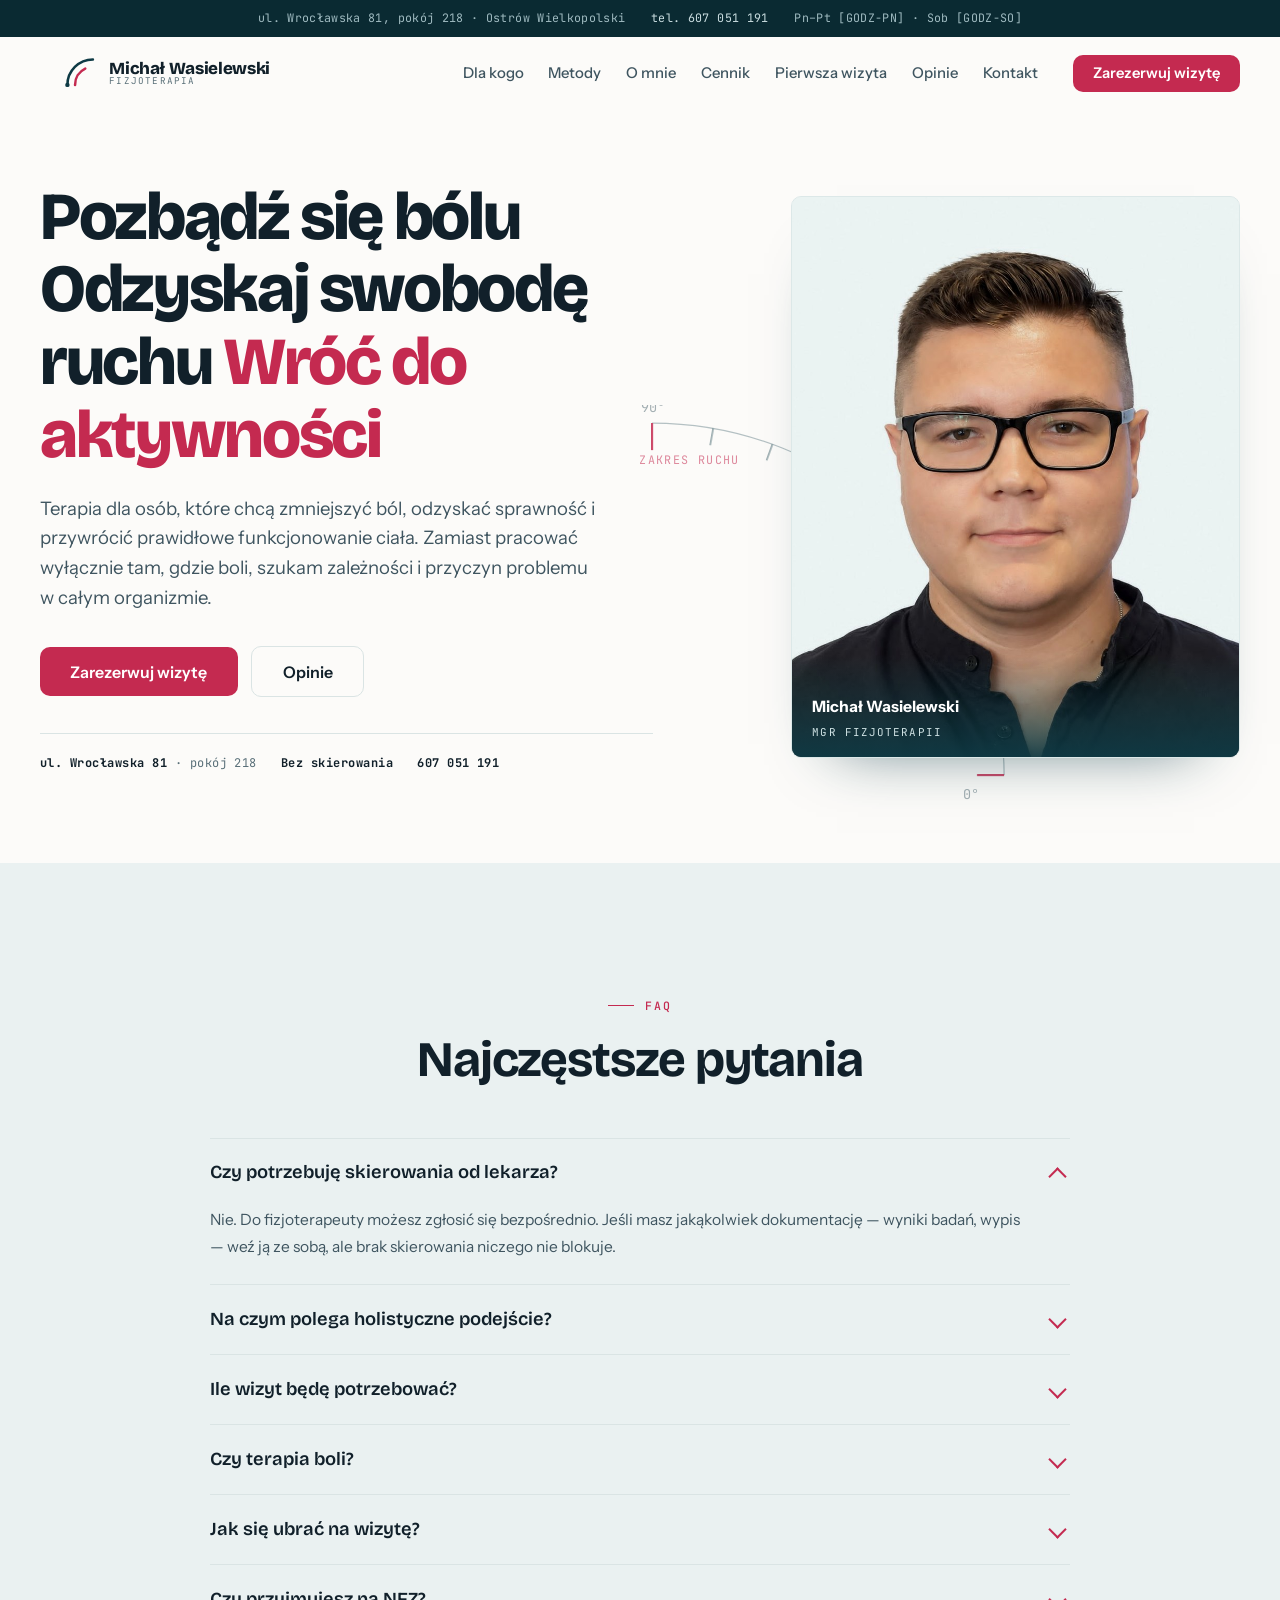
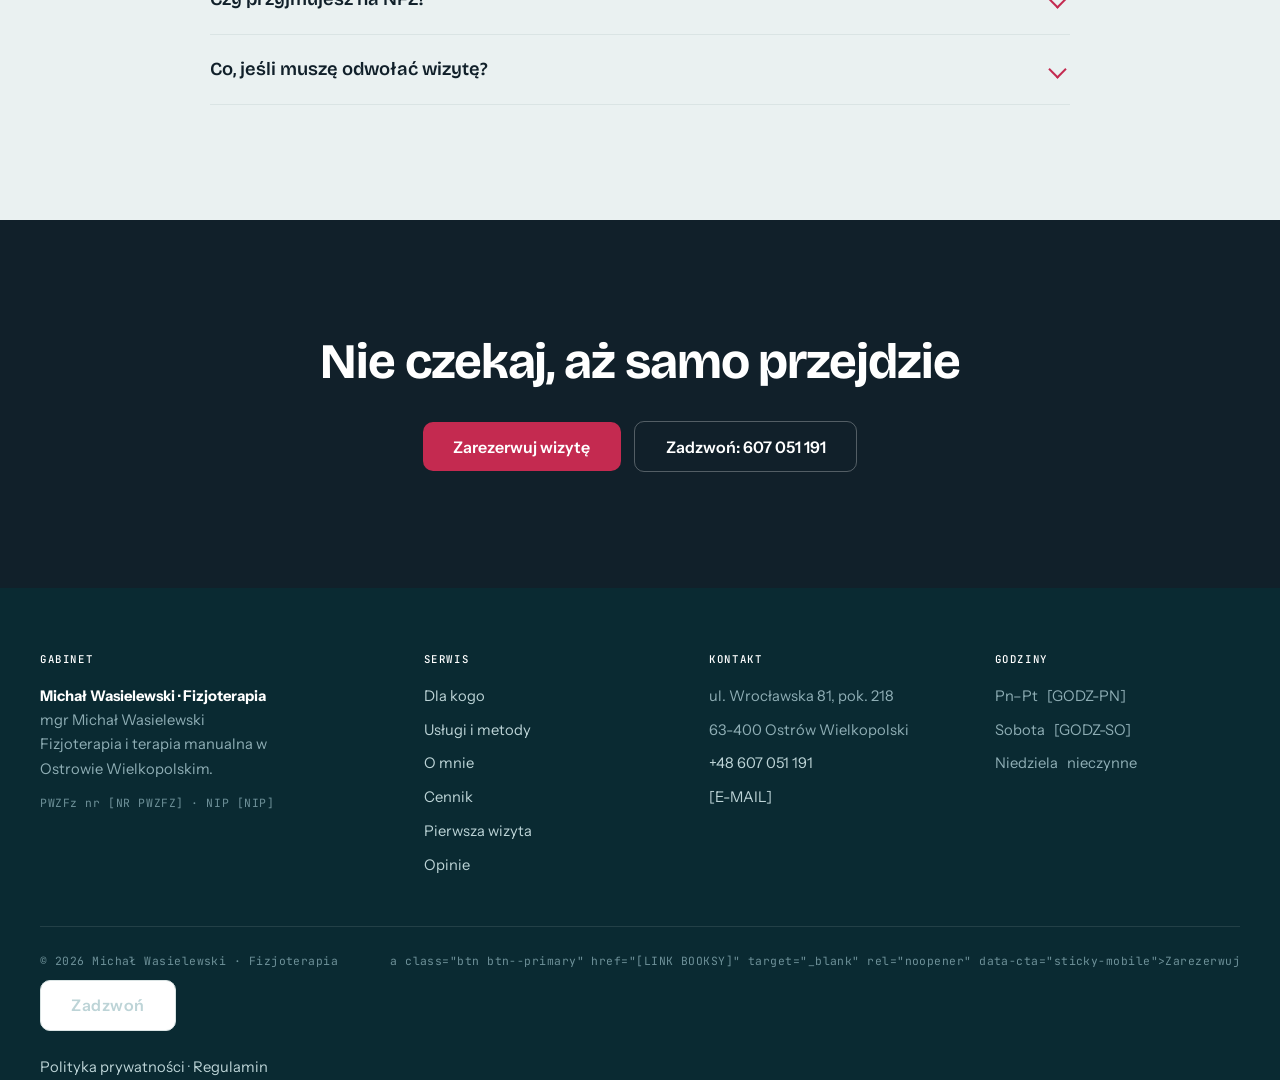
==== commit 801e8142: "Add files via upload" ====
--- a/index.html
+++ b/index.html
@@ -1,21 +1,22 @@
 <!DOCTYPE html>
 <html lang="pl">
+<link rel="stylesheet" href="styl.css" type="text/css">
 <head>
 <meta charset="utf-8">
 <meta name="viewport" content="width=device-width, initial-scale=1">
 
 <!-- ══ SEO ══════════════════════════════════════════════════════════════
-     UZUPEŁNIONE: miasto, adres, telefon, metody terapii, zdjęcie.
-     DO UZUPEŁNIENIA: [IMIĘ] [NAZWISKO], [NAZWA GABINETU], ceny, godziny,
-     link Booksy, e-mail, certyfikaty, PWZFz, NIP, współrzędne mapy.
+     UZUPEŁNIONE: imię i nazwisko, tytuł, miasto, adres, telefon, metody, zdjęcie.
+     DO UZUPEŁNIENIA: ceny i czasy wizyt, godziny otwarcia, link Booksy, e-mail,
+     certyfikaty, nr PWZFz, NIP, opinie, współrzędne mapy, nazwa gabinetu.
      ════════════════════════════════════════════════════════════════════ -->
-<title>Fizjoterapeuta Ostrów Wielkopolski – [IMIĘ] [NAZWISKO] | Terapia manualna</title>
+<title>Fizjoterapeuta Ostrów Wielkopolski – Michał Wasielewski | Terapia manualna</title>
 <meta name="description" content="Fizjoterapia i terapia manualna w Ostrowie Wielkopolskim, ul. Wrocławska 81. Holistyczne podejście — szukam przyczyny, nie tylko bolącego miejsca. Tel. 607 051 191">
 <link rel="canonical" href="https://[DOMENA]/">
 
 <meta property="og:type" content="website">
 <meta property="og:locale" content="pl_PL">
-<meta property="og:title" content="Fizjoterapeuta Ostrów Wielkopolski – [IMIĘ] [NAZWISKO]">
+<meta property="og:title" content="Fizjoterapeuta Ostrów Wielkopolski – Michał Wasielewski">
 <meta property="og:description" content="Terapia manualna, tkanek miękkich, pinoterapia, IASTM. Ostrów Wielkopolski, ul. Wrocławska 81, pokój 218.">
 <meta property="og:url" content="https://[DOMENA]/">
 <meta property="og:image" content="https://[DOMENA]/img/og.jpg">
@@ -29,466 +30,11 @@
 
 <script>document.documentElement.classList.add('js');</script>
 
-<style>
-/* ═══════════════════════════════════════════════════════════════════════
-   1. TOKENY
-   ═══════════════════════════════════════════════════════════════════════ */
-:root{
-  --paper:#FCFBF9;
-  --mist:#EAF1F1;
-  --mist-2:#DCE8E8;
-  --petrol:#0E3A45;
-  --petrol-d:#0A2A32;
-  --ink:#11202A;
-  --body:#3F5560;
-  --muted:#5A7079;
-  --line:#DAE4E4;
-  --tape:#C42A50;
-  --tape-d:#A31E40;
-  --tape-b:#F2557C;
-  --tape-s:#FCEDF1;
-
-  --display:'Bricolage Grotesque',ui-sans-serif,system-ui,sans-serif;
-  --sans:'Instrument Sans',ui-sans-serif,system-ui,-apple-system,sans-serif;
-  --mono:'JetBrains Mono',ui-monospace,'SF Mono',Menlo,monospace;
-
-  --wrap:1200px;
-  --sec:clamp(4.5rem,9vw,8rem);
-  --r:10px;
-  --header-h:72px;
-}
-
-/* ═══════════════════════════════════════════════════════════════════════
-   2. RESET
-   ═══════════════════════════════════════════════════════════════════════ */
-*,*::before,*::after{box-sizing:border-box}
-*{margin:0}
-html{-webkit-text-size-adjust:100%;scroll-behavior:smooth;scroll-padding-top:calc(var(--header-h) + 16px)}
-body{
-  font-family:var(--sans);
-  font-size:clamp(1rem,.96rem + .18vw,1.125rem);
-  line-height:1.7;color:var(--body);background:var(--paper);
-  -webkit-font-smoothing:antialiased;overflow-x:hidden;
-}
-img,svg{display:block;max-width:100%}
-a{color:var(--tape);text-decoration-thickness:1px;text-underline-offset:3px}
-a:hover{color:var(--tape-d)}
-button{font:inherit;color:inherit;cursor:pointer;border:0;background:none}
-:focus-visible{outline:2.5px solid var(--tape);outline-offset:3px;border-radius:3px}
-@media (prefers-reduced-motion:reduce){
-  html{scroll-behavior:auto}
-  *,*::before,*::after{animation-duration:.01ms!important;animation-iteration-count:1!important;transition-duration:.01ms!important}
-}
-
-/* ═══════════════════════════════════════════════════════════════════════
-   3. TYPOGRAFIA
-   ═══════════════════════════════════════════════════════════════════════ */
-h1,h2,h3,h4{font-family:var(--display);color:var(--ink);line-height:1.08;letter-spacing:-.022em;font-weight:700;text-wrap:balance}
-h1{font-size:clamp(2.4rem,5.8vw,4.2rem);font-weight:800;letter-spacing:-.035em}
-h2{font-size:clamp(1.95rem,3.9vw,3.1rem)}
-h3{font-size:clamp(1.12rem,1.5vw,1.32rem);line-height:1.25}
-h4{font-size:1.02rem;line-height:1.35}
-p{text-wrap:pretty}
-
-.eyebrow{
-  font-family:var(--mono);font-size:.72rem;font-weight:500;
-  letter-spacing:.16em;text-transform:uppercase;color:var(--tape);
-  display:flex;align-items:center;gap:.7rem;margin-bottom:1.1rem;
-}
-.eyebrow::before{content:"";width:26px;height:1px;background:currentColor;flex:none}
-.eyebrow--light{color:var(--tape-b)}
-
-.lede{font-size:clamp(1.05rem,1.45vw,1.24rem);line-height:1.6;color:var(--body)}
-.sec-head{max-width:46ch;margin-bottom:clamp(2.5rem,4vw,3.5rem)}
-.sec-head p{margin-top:1.1rem}
-
-/* ═══════════════════════════════════════════════════════════════════════
-   4. UKŁAD
-   ═══════════════════════════════════════════════════════════════════════ */
-.wrap{width:min(100% - 2.5rem,var(--wrap));margin-inline:auto}
-@media (max-width:600px){.wrap{width:calc(100% - 2rem)}}
-.section{padding-block:var(--sec)}
-.section--mist{background:var(--mist)}
-.section--petrol{background:var(--petrol);color:#CDDDDF}
-.section--petrol h2,.section--petrol h3{color:#fff}
-.section--ink{background:var(--ink);color:#B6C6CE}
-.section--ink h2{color:#fff}
-
-.skip{position:absolute;left:1rem;top:-100px;z-index:200;background:var(--tape);color:#fff;padding:.7rem 1.2rem;border-radius:var(--r);text-decoration:none;transition:top .2s}
-.skip:focus{top:1rem;color:#fff}
-
-/* ═══════════════════════════════════════════════════════════════════════
-   5. PRZYCISKI
-   ═══════════════════════════════════════════════════════════════════════ */
-.btn{
-  display:inline-flex;align-items:center;justify-content:center;gap:.6rem;
-  font-family:var(--sans);font-size:1rem;font-weight:600;line-height:1;
-  padding:1.05rem 1.9rem;border-radius:var(--r);text-decoration:none;
-  transition:background .18s,color .18s,transform .18s,border-color .18s;white-space:nowrap;
-}
-.btn:active{transform:translateY(1px)}
-.btn--primary{background:var(--tape);color:#fff}
-.btn--primary:hover{background:var(--tape-d);color:#fff}
-.btn--ghost{border:1.5px solid var(--line);color:var(--ink);background:transparent}
-.btn--ghost:hover{border-color:var(--petrol);color:var(--petrol);background:#fff}
-.btn--onDark{border:1.5px solid rgba(255,255,255,.28);color:#fff}
-.btn--onDark:hover{border-color:#fff;background:rgba(255,255,255,.08);color:#fff}
-.btn--sm{padding:.72rem 1.25rem;font-size:.92rem}
-.btn--block{width:100%}
-.btn-row{display:flex;flex-wrap:wrap;gap:.85rem;align-items:center}
-
-/* ═══════════════════════════════════════════════════════════════════════
-   6. PASEK GÓRNY + HEADER
-   ═══════════════════════════════════════════════════════════════════════ */
-.topbar{background:var(--petrol-d);color:#9FBAC0;font-family:var(--mono);font-size:.73rem;letter-spacing:.03em;padding:.55rem 0}
-.topbar .wrap{display:flex;gap:1.6rem;flex-wrap:wrap;justify-content:center}
-.topbar a{color:#CBDEE1;text-decoration:none}
-.topbar a:hover{color:#fff}
-@media (max-width:760px){.topbar{display:none}}
-
-.header{
-  position:sticky;top:0;z-index:100;background:rgba(252,251,249,.92);
-  backdrop-filter:blur(10px);border-bottom:1px solid transparent;
-  transition:border-color .25s,box-shadow .25s;
-}
-.header.is-stuck{border-bottom-color:var(--line);box-shadow:0 6px 24px -18px rgba(14,58,69,.5)}
-.header .wrap{display:flex;align-items:center;gap:1.5rem;height:var(--header-h)}
-
-.brand{display:flex;align-items:center;gap:.7rem;text-decoration:none;margin-right:auto;flex:none}
-.brand-mark{width:34px;height:34px;flex:none}
-.brand-txt{display:flex;flex-direction:column;line-height:1.05}
-.brand-name{font-family:var(--display);font-weight:800;font-size:1.06rem;color:var(--ink);letter-spacing:-.02em}
-.brand-sub{font-family:var(--mono);font-size:.58rem;letter-spacing:.13em;text-transform:uppercase;color:var(--muted)}
-
-.nav{display:flex;gap:.2rem}
-.nav a{font-size:.93rem;font-weight:500;color:var(--body);text-decoration:none;padding:.5rem .68rem;border-radius:7px;transition:color .16s,background .16s}
-.nav a:hover{color:var(--ink);background:var(--mist)}
-.nav a.is-active{color:var(--tape)}
-@media (max-width:1080px){.nav{display:none}}
-
-.burger{display:none;width:44px;height:44px;border:1.5px solid var(--line);border-radius:9px;align-items:center;justify-content:center;flex:none}
-.burger span{display:block;width:18px;height:1.8px;background:var(--ink);position:relative;transition:background .25s}
-.burger span::before,.burger span::after{content:"";position:absolute;left:0;width:18px;height:1.8px;background:var(--ink);transition:transform .25s}
-.burger span::before{top:-6px}.burger span::after{top:6px}
-.burger[aria-expanded="true"] span{background:transparent}
-.burger[aria-expanded="true"] span::before{transform:translateY(6px) rotate(45deg)}
-.burger[aria-expanded="true"] span::after{transform:translateY(-6px) rotate(-45deg)}
-@media (max-width:1080px){.burger{display:flex}.header-cta{display:none}}
-
-.mobile-nav{
-  position:fixed;inset:var(--header-h) 0 0;z-index:99;background:var(--paper);
-  padding:1.5rem 0 6rem;overflow-y:auto;
-  transform:translateY(-8px);opacity:0;pointer-events:none;transition:opacity .22s,transform .22s;
-}
-.mobile-nav.is-open{opacity:1;transform:none;pointer-events:auto}
-.mobile-nav a{display:block;font-family:var(--display);font-size:1.42rem;font-weight:600;color:var(--ink);text-decoration:none;padding:.85rem 0;border-bottom:1px solid var(--line)}
-.mobile-nav .btn{margin-top:1.8rem}
-
-/* ═══════════════════════════════════════════════════════════════════════
-   7. HERO  ·  sygnatura: łuk goniometru (pomiar zakresu ruchu)
-   ═══════════════════════════════════════════════════════════════════════ */
-.hero{padding-block:clamp(2.75rem,5.5vw,5rem) clamp(3.5rem,7vw,6.5rem);overflow:hidden}
-.hero .wrap{display:grid;grid-template-columns:1.08fr .92fr;gap:clamp(2rem,5vw,4.5rem);align-items:center}
-@media (max-width:920px){.hero .wrap{grid-template-columns:1fr;gap:2.75rem}}
-
-.hero h1{margin-bottom:1.4rem}
-.hero h1 em{font-style:normal;color:var(--tape)}
-.hero .lede{max-width:47ch;margin-bottom:2.1rem}
-.hero .btn-row{margin-bottom:2.2rem}
-
-.trust{
-  display:flex;flex-wrap:wrap;gap:.55rem 1.5rem;
-  font-family:var(--mono);font-size:.75rem;letter-spacing:.04em;color:var(--muted);
-  border-top:1px solid var(--line);padding-top:1.2rem;
-}
-.trust b{color:var(--ink);font-weight:700}
-
-.hero-visual{position:relative}
-.arc{position:absolute;left:-16%;bottom:-8%;width:76%;max-width:430px;height:auto;pointer-events:none;color:var(--petrol);z-index:0}
-.arc-path{fill:none;stroke:currentColor;stroke-width:1.4;opacity:.3;stroke-dasharray:613;stroke-dashoffset:613;animation:sweep 1.7s .25s cubic-bezier(.22,.85,.3,1) forwards}
-.arc line{stroke:currentColor;stroke-width:1.4;opacity:0;animation:tickIn .5s forwards}
-.arc line.major{stroke-width:2;stroke:var(--tape);animation-name:tickInMajor}
-.arc text{font-family:var(--mono);font-size:15px;fill:var(--muted);opacity:0;animation:tickIn .6s 1.5s forwards}
-.arc-label{font-size:13px!important;fill:var(--tape)!important;letter-spacing:1.5px}
-@keyframes sweep{to{stroke-dashoffset:0}}
-@keyframes tickIn{to{opacity:.55}}
-@keyframes tickInMajor{to{opacity:1}}
-@media (prefers-reduced-motion:reduce){
-  .arc-path{stroke-dashoffset:0}
-  .arc line{opacity:.55}.arc line.major{opacity:1}.arc text{opacity:.55}
-}
-
-/* Panel portretowy — tło zdjęcia jest dopasowane do --mist, więc wtapia się bez krawędzi */
-.portrait{
-  position:relative;z-index:2;width:86%;margin-left:auto;
-  background:var(--mist);border:1px solid var(--mist-2);border-radius:var(--r);
-  overflow:hidden;box-shadow:0 32px 60px -46px rgba(14,58,69,.75);
-}
-.portrait img{width:100%;height:auto;display:block}
-.portrait figcaption{
-  position:absolute;left:0;right:0;bottom:0;
-  padding:2.4rem 1.3rem .95rem;
-  background:linear-gradient(to top,rgba(14,58,69,.92),rgba(14,58,69,0));
-  font-family:var(--mono);font-size:.68rem;letter-spacing:.1em;text-transform:uppercase;color:#CFE2E4;
-}
-.portrait figcaption b{display:block;font-family:var(--sans);font-size:.98rem;letter-spacing:0;text-transform:none;color:#fff;margin-bottom:.12rem}
-@media (max-width:920px){.portrait{width:100%;max-width:400px;margin-inline:auto}.arc{left:-6%;width:56%}}
-
-/* ═══════════════════════════════════════════════════════════════════════
-   8. PASEK FAKTÓW
-   ═══════════════════════════════════════════════════════════════════════ */
-.facts{background:var(--petrol);color:#BDD4D7}
-.facts .wrap{display:grid;grid-template-columns:repeat(4,1fr);gap:1px;background:rgba(255,255,255,.13)}
-.fact{background:var(--petrol);padding:2.1rem 1.6rem}
-.fact-n{font-family:var(--mono);font-size:1.5rem;font-weight:700;color:#fff;letter-spacing:-.02em;display:block;margin-bottom:.5rem}
-.fact-n small{font-size:.82rem;font-weight:500;color:var(--tape-b);letter-spacing:.05em}
-.fact p{font-size:.9rem;line-height:1.55}
-@media (max-width:820px){.facts .wrap{grid-template-columns:1fr 1fr}}
-@media (max-width:480px){.facts .wrap{grid-template-columns:1fr}}
-
-/* ═══════════════════════════════════════════════════════════════════════
-   9. DLA KOGO
-   ═══════════════════════════════════════════════════════════════════════ */
-.split{display:grid;grid-template-columns:1fr 1fr;gap:clamp(2rem,5vw,4.5rem);align-items:center}
-@media (max-width:880px){.split{grid-template-columns:1fr}}
-.claim{
-  font-family:var(--display);font-size:clamp(1.45rem,2.9vw,2.15rem);font-weight:600;
-  line-height:1.28;letter-spacing:-.025em;color:var(--ink);
-}
-.claim em{font-style:normal;color:var(--tape)}
-.goals{list-style:none;padding:0;margin:0;display:grid;gap:0;border-top:1px solid var(--line)}
-.goals li{
-  display:grid;grid-template-columns:auto 1fr;gap:1.1rem;align-items:baseline;
-  padding:1.1rem 0;border-bottom:1px solid var(--line);
-}
-.goals b{font-family:var(--mono);font-size:.72rem;font-weight:500;letter-spacing:.12em;color:var(--tape)}
-.goals span{font-size:1rem;color:var(--ink);font-weight:500}
-
-/* ═══════════════════════════════════════════════════════════════════════
-   10. METODY — karty
-   ═══════════════════════════════════════════════════════════════════════ */
-.grid-3{display:grid;grid-template-columns:repeat(3,1fr);gap:1.15rem}
-@media (max-width:940px){.grid-3{grid-template-columns:1fr 1fr}}
-@media (max-width:620px){.grid-3{grid-template-columns:1fr}}
-
-.card{
-  background:#fff;border:1px solid var(--line);border-radius:var(--r);
-  padding:1.7rem 1.6rem;display:flex;flex-direction:column;
-  transition:border-color .2s,transform .2s,box-shadow .2s;
-}
-.card:hover{border-color:var(--petrol);transform:translateY(-3px);box-shadow:0 18px 40px -30px rgba(14,58,69,.6)}
-.card h3{margin-bottom:.6rem}
-.card p{font-size:.93rem;line-height:1.6;color:var(--body)}
-.card-ico{width:28px;height:28px;color:var(--petrol);margin-bottom:1rem;transition:color .2s}
-.card:hover .card-ico{color:var(--tape)}
-.card--wide{grid-column:1/-1;background:var(--petrol);border-color:var(--petrol);display:grid;grid-template-columns:auto 1fr;gap:1.6rem;align-items:center;padding:1.9rem 1.8rem}
-.card--wide:hover{transform:none;box-shadow:none;border-color:var(--petrol)}
-.card--wide .card-ico{color:var(--tape-b);margin:0;width:34px;height:34px}
-.card--wide h3{color:#fff}
-.card--wide p{color:#B7D0D3;margin:0}
-@media (max-width:620px){.card--wide{grid-template-columns:1fr;gap:1rem}}
-
-.note{margin-top:1.6rem;font-size:.95rem;color:var(--muted);border-left:2px solid var(--tape);padding-left:1.1rem}
-
-/* ═══════════════════════════════════════════════════════════════════════
-   11. O MNIE
-   ═══════════════════════════════════════════════════════════════════════ */
-.about{display:grid;grid-template-columns:.82fr 1.18fr;gap:clamp(2rem,5vw,4.5rem);align-items:start}
-@media (max-width:900px){.about{grid-template-columns:1fr}}
-.photo{
-  background:#fff;border:1px dashed var(--mist-2);border-radius:var(--r);
-  display:grid;place-content:center;text-align:center;padding:2rem 1.25rem;color:var(--muted);
-  font-family:var(--mono);font-size:.68rem;letter-spacing:.11em;text-transform:uppercase;
-}
-.photo b{display:block;color:var(--petrol);font-size:.78rem;margin-bottom:.4rem;letter-spacing:.08em}
-.photo--portrait{aspect-ratio:3/4}
-.about-body>p{margin-bottom:1.15rem}
-.pull{
-  font-family:var(--display);font-size:clamp(1.25rem,2.2vw,1.65rem);font-weight:600;
-  line-height:1.3;color:var(--ink);letter-spacing:-.02em;
-  border-left:3px solid var(--tape);padding-left:1.4rem;margin:1.9rem 0;
-}
-.creds{list-style:none;padding:0;margin:1.8rem 0;display:grid;gap:.55rem}
-.creds li{position:relative;padding-left:1.6rem;font-size:.95rem}
-.creds li::before{content:"";position:absolute;left:0;top:.62em;width:9px;height:9px;border:1.8px solid var(--tape);border-radius:50%}
-
-/* ═══════════════════════════════════════════════════════════════════════
-   12. PRZEBIEG WIZYTY
-   ═══════════════════════════════════════════════════════════════════════ */
-.steps{border-top:1px solid var(--line)}
-.step{display:grid;grid-template-columns:140px 1fr;gap:clamp(1.2rem,4vw,3.5rem);padding:2rem 0;border-bottom:1px solid var(--line);align-items:baseline}
-.step-t{font-family:var(--mono);font-size:.84rem;font-weight:700;color:var(--tape);letter-spacing:.02em;padding-top:.15rem}
-.step-t small{display:block;font-weight:400;color:var(--muted);font-size:.71rem;letter-spacing:.09em;text-transform:uppercase;margin-top:.3rem}
-.step h3{margin-bottom:.5rem}
-.step p{font-size:.97rem}
-@media (max-width:640px){.step{grid-template-columns:1fr;gap:.55rem;padding:1.6rem 0}.step-t small{display:inline;margin-left:.6rem}}
-
-/* ═══════════════════════════════════════════════════════════════════════
-   13. CENNIK
-   ═══════════════════════════════════════════════════════════════════════ */
-.price-wrap{border:1px solid var(--line);border-radius:var(--r);overflow:hidden;background:#fff}
-table.price{width:100%;border-collapse:collapse}
-table.price th,table.price td{padding:1.15rem 1.5rem;text-align:left;border-bottom:1px solid var(--line)}
-table.price thead th{font-family:var(--mono);font-size:.67rem;font-weight:500;letter-spacing:.14em;text-transform:uppercase;color:var(--muted);background:var(--mist)}
-table.price tbody tr:last-child td{border-bottom:0}
-.p-name{font-weight:600;color:var(--ink)}
-.p-name small{display:block;font-weight:400;font-size:.86rem;color:var(--muted);margin-top:.2rem;line-height:1.45}
-.p-time,.p-cost{font-family:var(--mono);white-space:nowrap}
-.p-time{color:var(--muted);font-size:.9rem}
-.p-cost{font-weight:700;color:var(--ink);font-size:1.06rem;text-align:right}
-tr.is-featured td{background:var(--tape-s)}
-tr.is-featured .p-cost{color:var(--tape)}
-.tag{display:inline-block;font-family:var(--mono);font-size:.59rem;letter-spacing:.14em;text-transform:uppercase;background:var(--tape);color:#fff;padding:.2rem .5rem;border-radius:4px;margin-left:.6rem;vertical-align:2px}
-@media (max-width:680px){
-  table.price thead{position:absolute;width:1px;height:1px;overflow:hidden;clip:rect(0 0 0 0)}
-  table.price tr{display:block;border-bottom:1px solid var(--line);padding:1.2rem 1.3rem}
-  table.price tr:last-child{border-bottom:0}
-  table.price td{display:block;border:0;padding:0}
-  .p-time{margin-top:.45rem}
-  .p-cost{text-align:left;margin-top:.35rem;font-size:1.25rem}
-}
-.price-meta{display:grid;grid-template-columns:1fr 1fr;gap:1.5rem;margin-top:1.8rem}
-@media (max-width:680px){.price-meta{grid-template-columns:1fr}}
-.price-meta h4{margin-bottom:.4rem}
-.price-meta p{font-size:.93rem}
-
-/* ═══════════════════════════════════════════════════════════════════════
-   14. PIERWSZA WIZYTA
-   ═══════════════════════════════════════════════════════════════════════ */
-.prep{display:grid;grid-template-columns:repeat(4,1fr);gap:1.6rem}
-@media (max-width:900px){.prep{grid-template-columns:1fr 1fr}}
-@media (max-width:540px){.prep{grid-template-columns:1fr}}
-.prep-item{border-top:2px solid var(--petrol);padding-top:1.1rem}
-.prep-item h4{margin-bottom:.5rem}
-.prep-item p{font-size:.93rem;line-height:1.6}
-
-/* ═══════════════════════════════════════════════════════════════════════
-   15. OPINIE
-   ═══════════════════════════════════════════════════════════════════════ */
-.rating{display:flex;align-items:baseline;gap:.9rem;margin-bottom:2.4rem;flex-wrap:wrap}
-.rating-n{font-family:var(--display);font-size:3rem;font-weight:800;color:var(--ink);line-height:1;letter-spacing:-.04em}
-.stars{color:var(--tape);letter-spacing:.15em;font-size:1.05rem}
-.rating span{font-family:var(--mono);font-size:.8rem;color:var(--muted)}
-.reviews{display:grid;grid-template-columns:repeat(3,1fr);gap:1.15rem}
-@media (max-width:940px){.reviews{grid-template-columns:1fr 1fr}}
-@media (max-width:640px){.reviews{grid-template-columns:1fr}}
-.review{background:#fff;border:1px solid var(--line);border-radius:var(--r);padding:1.7rem}
-.review blockquote{margin:0 0 1.2rem;font-size:.97rem;line-height:1.62;color:var(--ink)}
-.review footer{font-family:var(--mono);font-size:.72rem;letter-spacing:.05em;color:var(--muted)}
-.review footer b{display:block;color:var(--ink);font-size:.85rem;font-family:var(--sans);letter-spacing:0;margin-bottom:.15rem}
-.widget-slot{
-  border:1px dashed var(--mist-2);border-radius:var(--r);background:var(--mist);
-  padding:2.4rem 1.5rem;text-align:center;color:var(--muted);
-  font-family:var(--mono);font-size:.75rem;letter-spacing:.07em;line-height:1.8;
-}
-.widget-slot b{display:block;color:var(--petrol);font-size:.85rem;margin-bottom:.5rem;letter-spacing:.1em;text-transform:uppercase}
-.section--petrol .widget-slot{background:rgba(255,255,255,.05);border-color:rgba(255,255,255,.22);color:#9FBAC0}
-.section--petrol .widget-slot b{color:#fff}
-
-/* ═══════════════════════════════════════════════════════════════════════
-   16. REZERWACJA
-   ═══════════════════════════════════════════════════════════════════════ */
-.booking{text-align:center;max-width:760px;margin-inline:auto}
-.booking .eyebrow{justify-content:center}
-.booking h2{margin-bottom:1rem}
-.booking>p{margin-bottom:2.4rem;color:#B7D0D3}
-.booking-alt{margin-top:1.8rem;font-size:.93rem;color:#9FBAC0}
-.booking-alt a{color:#fff;font-weight:600}
-
-/* ═══════════════════════════════════════════════════════════════════════
-   17. LOKALIZACJA
-   ═══════════════════════════════════════════════════════════════════════ */
-.contact{display:grid;grid-template-columns:1.1fr .9fr;gap:clamp(2rem,5vw,3.5rem);align-items:start}
-@media (max-width:900px){.contact{grid-template-columns:1fr}}
-.map{aspect-ratio:4/3;border-radius:var(--r);overflow:hidden;border:1px solid var(--line);background:var(--mist)}
-.map iframe{width:100%;height:100%;border:0;display:block}
-.addr{font-style:normal;font-size:1.02rem;line-height:1.75;margin-bottom:1.6rem}
-.addr strong{color:var(--ink)}
-.addr a{font-weight:600}
-.info-list{list-style:none;padding:0;margin:0 0 1.8rem;display:grid;gap:.85rem}
-.info-list li{display:grid;grid-template-columns:100px 1fr;gap:1rem;font-size:.94rem;padding-bottom:.85rem;border-bottom:1px solid var(--line)}
-.info-list b{font-family:var(--mono);font-size:.69rem;letter-spacing:.1em;text-transform:uppercase;color:var(--muted);font-weight:500;padding-top:.28em}
-@media (max-width:420px){.info-list li{grid-template-columns:1fr;gap:.15rem}}
-.hours{list-style:none;padding:0;margin:0;font-family:var(--mono);font-size:.87rem}
-.hours li{display:flex;justify-content:space-between;gap:1rem;padding:.5rem 0;border-bottom:1px solid var(--line)}
-.hours li:last-child{border-bottom:0}
-.hours .closed{color:var(--muted)}
-.hours .today{color:var(--tape);font-weight:700}
-
-/* ═══════════════════════════════════════════════════════════════════════
-   18. FORMULARZ
-   ═══════════════════════════════════════════════════════════════════════ */
-.form{display:grid;gap:1.1rem;margin-top:2.5rem;padding-top:2.5rem;border-top:1px solid var(--line)}
-.form-row{display:grid;grid-template-columns:1fr 1fr;gap:1.1rem}
-@media (max-width:560px){.form-row{grid-template-columns:1fr}}
-.field{display:grid;gap:.4rem}
-.field label{font-size:.88rem;font-weight:600;color:var(--ink)}
-.field .req{color:var(--tape)}
-.field input,.field select,.field textarea{
-  font:inherit;font-size:.98rem;padding:.85rem 1rem;border:1.5px solid var(--line);
-  border-radius:8px;background:#fff;color:var(--ink);transition:border-color .18s;width:100%;
-}
-.field textarea{resize:vertical;min-height:130px;line-height:1.6}
-.field input:focus,.field select:focus,.field textarea:focus{border-color:var(--petrol);outline:none}
-.field input:focus-visible,.field select:focus-visible,.field textarea:focus-visible{outline:2.5px solid var(--tape);outline-offset:2px}
-.consent{display:grid;grid-template-columns:auto 1fr;gap:.75rem;align-items:start;font-size:.86rem;line-height:1.55;color:var(--muted)}
-.consent input{width:19px;height:19px;margin-top:.2em;accent-color:var(--tape);flex:none}
-.warn{background:var(--tape-s);border-radius:8px;padding:.9rem 1.1rem;font-size:.86rem;line-height:1.55;color:var(--ink)}
-.form-status{font-size:.92rem;font-weight:600;color:var(--petrol)}
-
-/* ═══════════════════════════════════════════════════════════════════════
-   19. FAQ
-   ═══════════════════════════════════════════════════════════════════════ */
-.faq{max-width:860px;margin-inline:auto;border-top:1px solid var(--line)}
-.faq details{border-bottom:1px solid var(--line)}
-.faq summary{
-  list-style:none;cursor:pointer;padding:1.35rem 3rem 1.35rem 0;position:relative;
-  font-family:var(--display);font-weight:600;font-size:clamp(1.02rem,1.5vw,1.15rem);
-  color:var(--ink);line-height:1.4;transition:color .18s;
-}
-.faq summary::-webkit-details-marker{display:none}
-.faq summary:hover{color:var(--tape)}
-.faq summary::after{content:"";position:absolute;right:.35rem;top:1.75rem;width:13px;height:13px;border-right:2px solid var(--tape);border-bottom:2px solid var(--tape);transform:rotate(45deg);transition:transform .22s}
-.faq details[open] summary::after{transform:rotate(-135deg);top:1.95rem}
-.faq-a{padding:0 3rem 1.5rem 0;font-size:.97rem;line-height:1.7}
-
-/* ═══════════════════════════════════════════════════════════════════════
-   20. CTA KOŃCOWE + STOPKA
-   ═══════════════════════════════════════════════════════════════════════ */
-.final{text-align:center;max-width:680px;margin-inline:auto}
-.final .btn-row{justify-content:center;margin-top:2rem}
-.final p{margin-top:1.2rem;color:#9FB4BE}
-
-.footer{background:var(--petrol-d);color:#8FAEB5;padding-block:clamp(3rem,5vw,4.5rem) 0;font-size:.92rem}
-.footer-grid{display:grid;grid-template-columns:1.4fr 1fr 1fr 1fr;gap:2.5rem}
-@media (max-width:860px){.footer-grid{grid-template-columns:1fr 1fr}}
-@media (max-width:520px){.footer-grid{grid-template-columns:1fr}}
-.footer h4{color:#fff;font-family:var(--mono);font-size:.67rem;font-weight:500;letter-spacing:.15em;text-transform:uppercase;margin-bottom:1.1rem}
-.footer a{color:#BDD4D7;text-decoration:none}
-.footer a:hover{color:#fff;text-decoration:underline}
-.footer ul{list-style:none;padding:0;margin:0;display:grid;gap:.55rem}
-.footer-brand p{margin-top:.8rem;line-height:1.65;max-width:34ch}
-.footer-pwz{font-family:var(--mono);font-size:.71rem;letter-spacing:.05em;margin-top:1rem;color:#6E9199}
-.footer-bottom{margin-top:3rem;padding:1.5rem 0;border-top:1px solid rgba(255,255,255,.1);display:flex;flex-wrap:wrap;gap:.6rem 1.5rem;justify-content:space-between;font-family:var(--mono);font-size:.71rem;letter-spacing:.04em;color:#6E9199}
-
-/* ═══════════════════════════════════════════════════════════════════════
-   21. STICKY BAR MOBILE
-   ═══════════════════════════════════════════════════════════════════════ */
-.mobile-cta{
-  position:fixed;left:0;right:0;bottom:0;z-index:95;display:none;gap:.6rem;
-  padding:.7rem .9rem calc(.7rem + env(safe-area-inset-bottom));
-  background:rgba(252,251,249,.96);backdrop-filter:blur(10px);border-top:1px solid var(--line);
-}
-.mobile-cta .btn{flex:1;padding:.95rem 1rem;font-size:.95rem}
-@media (max-width:760px){.mobile-cta{display:flex}body{padding-bottom:78px}}
-
-/* ═══════════════════════════════════════════════════════════════════════
-   22. REVEAL
-   ═══════════════════════════════════════════════════════════════════════ */
-.js .reveal{opacity:0;transform:translateY(18px);transition:opacity .65s cubic-bezier(.22,.85,.3,1),transform .65s cubic-bezier(.22,.85,.3,1)}
-.js .reveal.is-in{opacity:1;transform:none}
-@media (prefers-reduced-motion:reduce){.js .reveal{opacity:1;transform:none}}
-</style>
+<!-- JS w osobnych plikach. `defer` = wykonanie po zbudowaniu DOM,
+     więc żaden element nie zostanie pominięty. Ta podstrona nie ma
+     kalendarza, więc kalendarz.js nie jest tu dołączany.            -->
+<script src="skrypt.js" defer></script>
+
 </head>
 
 <body>
@@ -505,31 +51,33 @@
 
 <!-- ══════════════ HEADER ══════════════ -->
 <header class="header" id="header">
-  <div class="wrap">
-    <a class="brand" href="#top" aria-label="[NAZWA GABINETU] — strona główna">
+   <a href="index.html">
+  <div class="wrap">
+    <a class="brand" href="index.html" aria-label="Michał Wasielewski · Fizjoterapia — strona główna">
       <svg class="brand-mark" viewBox="0 0 40 40" aria-hidden="true">
         <path d="M4 34 A30 30 0 0 1 34 4" fill="none" stroke="#0E3A45" stroke-width="3" stroke-linecap="round"/>
         <path d="M13 34 A21 21 0 0 1 25 14.8" fill="none" stroke="#C42A50" stroke-width="3" stroke-linecap="round"/>
         <circle cx="4" cy="34" r="2.6" fill="#0E3A45"/>
       </svg>
       <span class="brand-txt">
-        <span class="brand-name">[NAZWA GABINETU]</span>
-        <span class="brand-sub">Fizjoterapia · Ostrów Wlkp.</span>
+       
+        <span class="brand-name">Michał Wasielewski</span>
+        <span class="brand-sub">Fizjoterapia</span>
       </span>
+      </a>
     </a>
 
     <nav class="nav" id="nav" aria-label="Menu główne">
-      <a href="#dla-kogo">Dla kogo</a>
-      <a href="#metody">Metody</a>
-      <a href="#o-mnie">O mnie</a>
-      <a href="#przebieg">Przebieg wizyty</a>
-      <a href="#cennik">Cennik</a>
-      <a href="#pierwsza-wizyta">Pierwsza wizyta</a>
-      <a href="#opinie">Opinie</a>
-      <a href="#kontakt">Kontakt</a>
+      <a href="dlakogo.html">Dla kogo</a>
+      <a href="metody.html">Metody</a>
+      <a href="omnie.html">O mnie</a>
+      <a href="cennik.html">Cennik</a>
+      <a href="pierwszawizyta.html">Pierwsza wizyta</a>
+      <a href="REZERWACJAOPINIE.html">Opinie</a>
+      <a href="kontakt.html">Kontakt</a>
     </nav>
 
-    <a class="btn btn--primary btn--sm header-cta" href="[LINK BOOKSY]" target="_blank" rel="noopener" data-cta="header">Zarezerwuj wizytę</a>
+    <a class="btn btn--primary btn--sm header-cta" href="REZERWACJAOPINIE.html" target="_blank" rel="noopener" data-cta="header">Zarezerwuj wizytę</a>
 
     <button class="burger" id="burger" aria-expanded="false" aria-controls="mobileNav" aria-label="Otwórz menu">
       <span></span>
@@ -539,15 +87,14 @@
 
 <div class="mobile-nav" id="mobileNav">
   <div class="wrap">
-    <a href="#dla-kogo">Dla kogo</a>
-    <a href="#metody">Metody</a>
-    <a href="#o-mnie">O mnie</a>
-    <a href="#przebieg">Przebieg wizyty</a>
-    <a href="#cennik">Cennik</a>
-    <a href="#pierwsza-wizyta">Pierwsza wizyta</a>
-    <a href="#opinie">Opinie</a>
-    <a href="#kontakt">Kontakt</a>
-    <a class="btn btn--primary btn--block" href="[LINK BOOKSY]" target="_blank" rel="noopener">Zarezerwuj wizytę</a>
+      <a href="dlakogo.html">Dla kogo</a>
+      <a href="metody.html">Metody</a>
+      <a href="omnie.html">O mnie</a>
+      <a href="cennik.html">Cennik</a>
+      <a href="pierwszawizyta.html">Pierwsza wizyta</a>
+      <a href="REZERWACJAOPINIE.html">Opinie</a>
+      <a href="kontakt.html">Kontakt</a>
+    <a class="btn btn--primary btn--block" href="REZERWACJAOPINIE.html" target="_blank" rel="noopener">Zarezerwuj wizytę</a>
   </div>
 </div>
 
@@ -557,16 +104,15 @@
 <section class="hero" id="top">
   <div class="wrap">
     <div>
-      <p class="eyebrow">Fizjoterapia · Ostrów Wielkopolski</p>
-      <h1>Szukam przyczyny,<br>nie tylko <em>bolącego miejsca</em></h1>
+      <h1>Pozbądź się bólu<br>Odzyskaj swobodę ruchu<em> Wróć do aktywności</em></h1>
       <p class="lede">
         Terapia dla osób, które chcą zmniejszyć ból, odzyskać sprawność i przywrócić prawidłowe
         funkcjonowanie ciała. Zamiast pracować wyłącznie tam, gdzie boli, szukam zależności
         i przyczyn problemu w całym organizmie.
       </p>
       <div class="btn-row">
-        <a class="btn btn--primary" href="[LINK BOOKSY]" target="_blank" rel="noopener" data-cta="hero">Zarezerwuj wizytę</a>
-        <a class="btn btn--ghost" href="#metody">Zobacz metody</a>
+        <a class="btn btn--primary" href="REZERWACJAOPINIE.html" target="_blank" rel="noopener" data-cta="hero">Zarezerwuj wizytę</a>
+        <a class="btn btn--ghost" href="REZERWACJAOPINIE.html">Opinie</a>
       </div>
       <p class="trust">
         <span><b>ul. Wrocławska 81</b> · pokój 218</span>
@@ -602,484 +148,26 @@
            Wersja plikowa leży w img/portret-hero.jpg — możesz podmienić src na ścieżkę względną. -->
       <figure class="portrait">
         <img src="[data-uri]" width="860" height="1075"
-             alt="[IMIĘ] [NAZWISKO], fizjoterapeuta prowadzący gabinet w Ostrowie Wielkopolskim"
+             alt="Michał Wasielewski, fizjoterapeuta prowadzący gabinet w Ostrowie Wielkopolskim"
              fetchpriority="high" decoding="async">
         <figcaption>
-          <b>[IMIĘ] [NAZWISKO]</b>
-          [TYTUŁ] fizjoterapii
+          <b>Michał Wasielewski</b>
+          mgr fizjoterapii
         </figcaption>
       </figure>
     </div>
   </div>
 </section>
 
-<!-- ══════════════ FAKTY ══════════════ -->
-<section class="facts">
-  <div class="wrap">
-    <div class="fact">
-      <span class="fact-n">Całe ciało</span>
-      <p>Szukam zależności i przyczyn problemu w całym organizmie, nie tylko w miejscu dolegliwości.</p>
-    </div>
-    <div class="fact">
-      <span class="fact-n">9 <small>metod</small></span>
-      <p>Łączę je w jednej terapii, dobierając zestaw do wyniku badania i celu leczenia.</p>
-    </div>
-    <div class="fact">
-      <span class="fact-n">1:1</span>
-      <p>Cały czas wizyty pracujesz ze mną — nie z asystentem i nie z aparatem w drugim pokoju.</p>
-    </div>
-    <div class="fact">
-      <span class="fact-n">[CZAS-1] <small>min</small></span>
-      <p>Tyle trwa wizyta. Bez pośpiechu i bez nakładania pacjentów na siebie.</p>
-    </div>
-  </div>
-</section>
-
-<!-- ══════════════ DLA KOGO ══════════════ -->
-<section class="section" id="dla-kogo">
-  <div class="wrap split">
-    <div class="reveal">
-      <p class="eyebrow">Dla kogo</p>
-      <p class="claim">
-        Moja terapia jest dla osób, które chcą zmniejszyć ból, odzyskać sprawność
-        i przywrócić <em>prawidłowe funkcjonowanie</em> swojego ciała.
-      </p>
-      <p style="margin-top:1.6rem">
-        Stawiam na holistyczne podejście. Zamiast skupiać się wyłącznie na miejscu występowania
-        dolegliwości, szukam zależności i przyczyn problemu w całym organizmie — bo ból w jednym
-        miejscu bardzo często ma źródło zupełnie gdzie indziej.
-      </p>
-    </div>
-
-    <ul class="goals reveal">
-      <li><b>01</b><span>Zmniejszenie bólu i nadmiernego napięcia tkanek</span></li>
-      <li><b>02</b><span>Poprawa ruchomości stawów i zakresu ruchu</span></li>
-      <li><b>03</b><span>Odzyskanie siły, stabilności i kontroli ruchu</span></li>
-      <li><b>04</b><span>Znalezienie przyczyny problemu, a nie tylko wyciszenie objawu</span></li>
-      <li><b>05</b><span>Powrót do pracy, sportu i codziennej aktywności bez ograniczeń</span></li>
-    </ul>
-  </div>
-</section>
-
-<!-- ══════════════ METODY ══════════════ -->
-<section class="section section--mist" id="metody">
-  <div class="wrap">
-    <div class="sec-head reveal">
-      <p class="eyebrow">Usługi i metody</p>
-      <h2>Terapia dobierana do Ciebie, nie do schematu</h2>
-      <p class="lede">
-        Każdą terapię dobieram indywidualnie do potrzeb pacjenta, jego dolegliwości i wyników badania.
-        Korzystam z różnych metod, łącząc je tak, aby zmniejszyć ból, poprawić ruchomość i przywrócić
-        możliwie prawidłowe funkcjonowanie całego ciała.
-      </p>
-    </div>
-
-    <div class="grid-3">
-      <article class="card reveal">
-        <svg class="card-ico" viewBox="0 0 24 24" fill="none" stroke="currentColor" stroke-width="1.6" aria-hidden="true"><path d="M7 11V5.5a1.5 1.5 0 0 1 3 0V11m0-1.5V4a1.5 1.5 0 0 1 3 0v5.5m0 0V5.5a1.5 1.5 0 0 1 3 0V12" stroke-linecap="round"/><path d="M16 9.5a1.5 1.5 0 0 1 3 0V15a6 6 0 0 1-6 6h-1.6a5 5 0 0 1-3.9-1.9L4 14.4a1.6 1.6 0 0 1 2.4-2.1L7 13" stroke-linecap="round" stroke-linejoin="round"/></svg>
-        <h3>Terapia manualna</h3>
-        <p>Indywidualnie dobrane techniki pracy z mięśniami, powięziami i stawami, mające na celu poprawę ruchomości oraz zmniejszenie dolegliwości.</p>
-      </article>
-
-      <article class="card reveal">
-        <svg class="card-ico" viewBox="0 0 24 24" fill="none" stroke="currentColor" stroke-width="1.6" aria-hidden="true"><path d="M3 12c3-4 6-4 9 0s6 4 9 0" stroke-linecap="round"/><path d="M3 17c3-4 6-4 9 0s6 4 9 0" stroke-linecap="round" opacity=".5"/><path d="M3 7c3-4 6-4 9 0s6 4 9 0" stroke-linecap="round" opacity=".5"/></svg>
-        <h3>Terapia tkanek miękkich</h3>
-        <p>Praca z nadmiernym napięciem oraz z przeciążonymi i bolesnymi tkankami.</p>
-      </article>
-
-      <article class="card reveal">
-        <svg class="card-ico" viewBox="0 0 24 24" fill="none" stroke="currentColor" stroke-width="1.6" aria-hidden="true"><path d="M20 4 9.5 14.5" stroke-linecap="round"/><path d="m4.5 19.5 3-1 9-9-2-2-9 9-1 3Z" stroke-linejoin="round"/><circle cx="18.5" cy="5.5" r="2"/></svg>
-        <h3>Pinoterapia</h3>
-        <p>Techniki wykorzystywane w pracy z tkankami miękkimi i układem mięśniowo-powięziowym.</p>
-      </article>
-
-      <article class="card reveal">
-        <svg class="card-ico" viewBox="0 0 24 24" fill="none" stroke="currentColor" stroke-width="1.6" aria-hidden="true"><path d="M14 3.5 20.5 10 9 21.5H3.5V16L14 3.5Z" stroke-linejoin="round"/><path d="M11.5 6.5 17.5 12.5" stroke-linecap="round"/></svg>
-        <h3>IASTM</h3>
-        <p>Instrumentalna praca na tkankach miękkich, stosowana jako element terapii indywidualnie dobrany do pacjenta.</p>
-      </article>
-
-      <article class="card reveal">
-        <svg class="card-ico" viewBox="0 0 24 24" fill="none" stroke="currentColor" stroke-width="1.6" aria-hidden="true"><circle cx="12" cy="12" r="8.5"/><circle cx="12" cy="12" r="4"/><circle cx="12" cy="12" r="1.2" fill="currentColor" stroke="none"/></svg>
-        <h3>Terapia punktów spustowych</h3>
-        <p>Praca z obszarami zwiększonego napięcia i nadwrażliwości tkanek.</p>
-      </article>
-
-      <article class="card reveal">
-        <svg class="card-ico" viewBox="0 0 24 24" fill="none" stroke="currentColor" stroke-width="1.6" aria-hidden="true"><circle cx="7" cy="17" r="2.5"/><circle cx="17" cy="7" r="2.5"/><path d="M8.8 15.2 15.2 8.8" stroke-linecap="round"/><path d="M4 8.5a6.5 6.5 0 0 1 4.5-4.5M20 15.5a6.5 6.5 0 0 1-4.5 4.5" stroke-linecap="round" opacity=".55"/></svg>
-        <h3>Mobilizacje</h3>
-        <p>Praca nad ograniczeniami ruchomości stawów oraz poprawą ich funkcjonowania.</p>
-      </article>
-
-      <article class="card reveal">
-        <svg class="card-ico" viewBox="0 0 24 24" fill="none" stroke="currentColor" stroke-width="1.6" aria-hidden="true"><rect x="2.5" y="8" width="19" height="8" rx="4" transform="rotate(-20 12 12)"/><path d="M8.6 6.4 11.4 14M12.6 9.9 15.4 17.5" stroke-linecap="round" opacity=".55"/></svg>
-        <h3>Kinesiotaping</h3>
-        <p>Plastry stosowane jako uzupełnienie terapii, odpowiednio dobrane do problemu i celu terapii.</p>
-      </article>
-
-      <article class="card reveal">
-        <svg class="card-ico" viewBox="0 0 24 24" fill="none" stroke="currentColor" stroke-width="1.6" aria-hidden="true"><path d="M3 12h2M19 12h2" stroke-linecap="round"/><rect x="5" y="8.5" width="3" height="7" rx="1"/><rect x="16" y="8.5" width="3" height="7" rx="1"/><path d="M8 12h8" stroke-linecap="round"/></svg>
-        <h3>Ćwiczenia terapeutyczne</h3>
-        <p>Indywidualnie dobrane ćwiczenia pomagające odzyskać siłę, ruchomość, stabilność i kontrolę ruchu.</p>
-      </article>
-
-      <article class="card card--wide reveal">
-        <svg class="card-ico" viewBox="0 0 24 24" fill="none" stroke="currentColor" stroke-width="1.6" aria-hidden="true"><circle cx="12" cy="12" r="9"/><path d="M12 3v18M3 12h18" opacity=".45"/><path d="M12 3a13 13 0 0 1 0 18 13 13 0 0 1 0-18Z"/></svg>
-        <div>
-          <h3>Terapia kompleksowa</h3>
-          <p>W wielu przypadkach łączę kilka metod podczas jednej terapii, patrząc na problem z perspektywy całego ciała, a nie tylko jednego bolesnego miejsca.</p>
-        </div>
-      </article>
-    </div>
-
-    <p class="note reveal">
-      Nie masz pewności, czy Twój problem to coś dla mnie? Zadzwoń: <a href="tel:+48607051191">607 051 191</a> —
-      powiem szczerze, czy jestem właściwą osobą, czy lepiej skierować Cię do innego specjalisty.
-    </p>
-  </div>
-</section>
-
-<!-- ══════════════ O MNIE ══════════════ -->
-<section class="section" id="o-mnie">
-  <div class="wrap about">
-    <div class="reveal">
-      <!-- <img class="photo--portrait" style="border-radius:10px" src="img/o-mnie.jpg" width="900" height="1200" alt="[IMIĘ] [NAZWISKO] podczas terapii"> -->
-      <div class="photo photo--portrait">
-        <b>Zdjęcie · o mnie</b>
-        Portret pionowy 3:4<br>przy pracy w gabinecie
-      </div>
-    </div>
-
-    <div class="about-body reveal">
-      <p class="eyebrow">O mnie</p>
-      <h2>Nazywam się [IMIĘ] [NAZWISKO]</h2>
-      <p style="font-family:var(--mono);font-size:.79rem;letter-spacing:.06em;color:var(--muted);margin:.9rem 0 1.6rem">
-        [TYTUŁ] fizjoterapii · [LATA] lat praktyki · Ostrów Wielkopolski
-      </p>
-
-      <p>[KRÓTKA HISTORIA — dlaczego fizjoterapia. Napisz o momencie, który Cię do niej skierował: własnej kontuzji, sporcie, kimś bliskim. To jedyny fragment strony, którego nikt nie napisze za Ciebie, i to on zostaje pacjentowi w głowie.]</p>
-
-      <p>Prowadzę gabinet przy ul. Wrocławskiej 81 w Ostrowie Wielkopolskim. Pierwsza wizyta to przede wszystkim wywiad i badanie — muszę zrozumieć, skąd bierze się Twój problem, zanim cokolwiek zacznę robić.</p>
-
-      <p class="pull">Ból w jednym miejscu bardzo często ma źródło zupełnie gdzie indziej. Dlatego patrzę na całe ciało.</p>
-
-      <p>[UZUPEŁNIJ: uczelnia, kursy, doświadczenie. Pacjenci nie zapamiętają nazw certyfikatów, ale ich obecność realnie zwiększa zaufanie na etapie decyzji.]</p>
-
-      <ul class="creds">
-        <li><strong>[CERT-1]</strong> — [ORGANIZATOR], [ROK]</li>
-        <li><strong>[CERT-2]</strong> — [ORGANIZATOR], [ROK]</li>
-        <li><strong>[CERT-3]</strong> — [ORGANIZATOR], [ROK]</li>
-        <li>Prawo wykonywania zawodu fizjoterapeuty nr <strong>[NR PWZFZ]</strong></li>
-      </ul>
-    </div>
-  </div>
-</section>
-
-<!-- ══════════════ PRZEBIEG WIZYTY ══════════════
-     Rozkład czasu dopasuj do realnej długości Twojej wizyty. -->
-<section class="section section--mist" id="przebieg">
-  <div class="wrap">
-    <div class="sec-head reveal">
-      <p class="eyebrow">Przebieg wizyty</p>
-      <h2>Wiesz dokładnie, co się wydarzy</h2>
-      <p class="lede">Żadnych niespodzianek — poniżej rozkład czasu pierwszej wizyty, minuta po minucie.</p>
-    </div>
-
-    <div class="steps">
-      <div class="step reveal">
-        <div class="step-t">przed wizytą<small>rezerwacja</small></div>
-        <div>
-          <h3>Umawiasz termin</h3>
-          <p>Online przez kalendarz albo telefonicznie pod numerem 607 051 191. Dostajesz potwierdzenie i przypomnienie przed wizytą.</p>
-        </div>
-      </div>
-
-      <div class="step reveal">
-        <div class="step-t">0–15 min<small>wywiad</small></div>
-        <div>
-          <h3>Rozmowa</h3>
-          <p>Pytam, kiedy dolegliwości się zaczęły, co je nasila i co już próbowałeś. Czasem o rzeczy pozornie niezwiązane — bo przy holistycznym podejściu to często one są kluczem.</p>
-        </div>
-      </div>
-
-      <div class="step reveal">
-        <div class="step-t">15–30 min<small>badanie</small></div>
-        <div>
-          <h3>Badanie</h3>
-          <p>Oceniam ruchomość, napięcie tkanek i to, jak pracuje całe ciało — nie tylko bolące miejsce. Wynik badania decyduje o tym, jakie metody dobiorę.</p>
-        </div>
-      </div>
-
-      <div class="step reveal">
-        <div class="step-t">30–[CZAS-1] min<small>terapia</small></div>
-        <div>
-          <h3>Leczenie</h3>
-          <p>Zaczynamy na tej samej wizycie. W wielu przypadkach łączę kilka metod naraz: terapię manualną, pracę na tkankach miękkich, mobilizacje, pinoterapię czy IASTM.</p>
-        </div>
-      </div>
-
-      <div class="step reveal">
-        <div class="step-t">po wizycie<small>plan</small></div>
-        <div>
-          <h3>Ćwiczenia i dalsze kroki</h3>
-          <p>Dostajesz indywidualnie dobrane ćwiczenia terapeutyczne — na siłę, ruchomość, stabilność i kontrolę ruchu. To zwykle decyduje o trwałości efektu bardziej niż sama terapia.</p>
-        </div>
-      </div>
-    </div>
-  </div>
-</section>
-
-<!-- ══════════════ CENNIK ══════════════ -->
-<section class="section" id="cennik">
-  <div class="wrap">
-    <div class="sec-head reveal">
-      <p class="eyebrow">Cennik</p>
-      <h2>Ceny bez gwiazdek</h2>
-      <p class="lede">Cena obejmuje całą wizytę: wywiad, badanie, terapię i dobrane ćwiczenia. Nie doliczam nic osobno.</p>
-    </div>
-
-    <div class="price-wrap reveal">
-      <table class="price">
-        <thead>
-          <tr><th scope="col">Usługa</th><th scope="col">Czas</th><th scope="col" style="text-align:right">Cena</th></tr>
-        </thead>
-        <tbody>
-          <tr class="is-featured">
-            <td class="p-name">Pierwsza wizyta <span class="tag">Zacznij tutaj</span><small>Wywiad, badanie, terapia i plan ćwiczeń</small></td>
-            <td class="p-time">[CZAS-1] min</td>
-            <td class="p-cost">[CENA-1] zł</td>
-          </tr>
-          <tr>
-            <td class="p-name">Wizyta kolejna<small>Terapia i modyfikacja planu ćwiczeń</small></td>
-            <td class="p-time">[CZAS-2] min</td>
-            <td class="p-cost">[CENA-2] zł</td>
-          </tr>
-          <tr>
-            <td class="p-name">Terapia kompleksowa<small>Połączenie kilku metod w jednej wizycie</small></td>
-            <td class="p-time">[CZAS-3] min</td>
-            <td class="p-cost">[CENA-3] zł</td>
-          </tr>
-          <tr>
-            <td class="p-name">Kinesiotaping<small>Zabieg samodzielny</small></td>
-            <td class="p-time">[CZAS-4] min</td>
-            <td class="p-cost">[CENA-4] zł</td>
-          </tr>
-          <tr>
-            <td class="p-name">Pakiet [X] wizyt<small>Ważny [Y] miesięcy</small></td>
-            <td class="p-time">—</td>
-            <td class="p-cost">[CENA-5] zł</td>
-          </tr>
-        </tbody>
-      </table>
-    </div>
-
-    <div class="price-meta reveal">
-      <div>
-        <h4>Płatność</h4>
-        <p>[np. gotówka, karta i BLIK. Faktury wystawiam na życzenie — poinformuj mnie przed wizytą.]</p>
-      </div>
-      <div>
-        <h4>Odwoływanie wizyt</h4>
-        <p>Bezpłatnie do [X] godzin przed terminem — telefonicznie pod 607 051 191. Przy późniejszym odwołaniu [ZASADA].</p>
-      </div>
-    </div>
-  </div>
-</section>
-
-<!-- ══════════════ PIERWSZA WIZYTA ══════════════ -->
-<section class="section section--mist" id="pierwsza-wizyta">
-  <div class="wrap">
-    <div class="sec-head reveal">
-      <p class="eyebrow">Pierwsza wizyta</p>
-      <h2>Pierwszy raz u fizjoterapeuty?</h2>
-      <p class="lede">Cztery rzeczy, które warto wiedzieć, zanim przyjdziesz.</p>
-    </div>
-
-    <div class="prep">
-      <div class="prep-item reveal">
-        <h4>Zabierz dokumentację</h4>
-        <p>RTG, USG, rezonans, wypis ze szpitala, skierowanie. Nie masz nic? Też dobrze — badanie funkcjonalne jest ważniejsze niż obrazek.</p>
-      </div>
-      <div class="prep-item reveal">
-        <h4>Ubierz się wygodnie</h4>
-        <p>Krótkie spodenki lub legginsy i koszulka. Muszę widzieć, jak się poruszasz i mieć dostęp do badanego obszaru.</p>
-      </div>
-      <div class="prep-item reveal">
-        <h4>Przyjdź kilka minut wcześniej</h4>
-        <p>Gabinet jest w pokoju 218 przy ul. Wrocławskiej 81 — chwila zapasu pozwoli spokojnie trafić i zacząć o czasie.</p>
-      </div>
-      <div class="prep-item reveal">
-        <h4>Pytaj o wszystko</h4>
-        <p>O to, co robię i po co. Pacjent, który rozumie swój problem, szybciej wraca do sprawności — i lepiej pracuje z ćwiczeniami w domu.</p>
-      </div>
-    </div>
-  </div>
-</section>
-
-<!-- ══════════════ OPINIE ══════════════ -->
-<section class="section" id="opinie">
-  <div class="wrap">
-    <div class="sec-head reveal">
-      <p class="eyebrow">Opinie</p>
-      <h2>Co mówią pacjenci</h2>
-    </div>
-
-    <div class="rating reveal">
-      <span class="rating-n">[OCENA]</span>
-      <span class="stars" aria-hidden="true">★★★★★</span>
-      <span>na podstawie [LICZBA OPINII] opinii w Google</span>
-    </div>
-
-    <div class="reviews">
-      <article class="review reveal">
-        <blockquote>[TREŚĆ OPINII — 2–4 zdania. Skopiuj dosłownie z Google, nie wygładzaj.]</blockquote>
-        <footer><b>[IMIĘ PACJENTA]</b>[MIESIĄC ROK] · Google</footer>
-      </article>
-      <article class="review reveal">
-        <blockquote>[TREŚĆ OPINII]</blockquote>
-        <footer><b>[IMIĘ PACJENTA]</b>[MIESIĄC ROK] · Google</footer>
-      </article>
-      <article class="review reveal">
-        <blockquote>[TREŚĆ OPINII]</blockquote>
-        <footer><b>[IMIĘ PACJENTA]</b>[MIESIĄC ROK] · Google</footer>
-      </article>
-    </div>
-
-    <div class="widget-slot reveal" style="margin-top:1.15rem">
-      <b>Miejsce na widget opinii Google</b>
-      Zamiast przepisywać opinie ręcznie, osadź widget (Trustindex, Elfsight lub Google Reviews API).<br>
-      Opinie są wtedy aktualne, oznaczone logo Google i nie budzą wątpliwości.
-    </div>
-  </div>
-</section>
-
-<!-- ══════════════ REZERWACJA ══════════════ -->
-<section class="section section--petrol" id="rezerwacja">
-  <div class="wrap booking">
-    <p class="eyebrow eyebrow--light">Rezerwacja</p>
-    <h2>Zarezerwuj wizytę</h2>
-    <p>Wolne terminy widzisz od razu. Rezerwacja zajmuje mniej niż minutę i nie wymaga telefonu.</p>
-
-    <!-- ══ WIDGET BOOKSY ══
-         Panel Booksy → Ustawienia → Marketing → Widget na stronę.
-         Wklej otrzymany kod zamiast poniższego bloku. -->
-    <div class="widget-slot">
-      <b>Miejsce na widget Booksy</b>
-      Panel Booksy → Ustawienia → Marketing → Widget na stronę.<br>
-      Wklej otrzymany kod dokładnie w to miejsce.
-    </div>
-
-    <div class="btn-row" style="justify-content:center;margin-top:2rem">
-      <a class="btn btn--primary" href="[LINK BOOKSY]" target="_blank" rel="noopener" data-cta="sekcja-rezerwacji">Otwórz kalendarz rezerwacji</a>
-      <a class="btn btn--onDark" href="tel:+48607051191">Zadzwoń: 607 051 191</a>
-    </div>
-
-    <p class="booking-alt">
-      Odbieram między wizytami — jeśli nie odbiorę, oddzwaniam tego samego dnia.
-    </p>
-  </div>
-</section>
-
-<!-- ══════════════ KONTAKT I LOKALIZACJA ══════════════ -->
-<section class="section" id="kontakt">
-  <div class="wrap">
-    <div class="sec-head reveal">
-      <p class="eyebrow">Kontakt</p>
-      <h2>Gdzie mnie znajdziesz</h2>
-    </div>
-
-    <div class="contact">
-      <div class="reveal">
-        <div class="map">
-          <!-- Google Maps → wyszukaj adres → Udostępnij → Umieść mapę → skopiuj wartość src -->
-          <iframe title="Mapa dojazdu: ul. Wrocławska 81, Ostrów Wielkopolski"
-                  src="[GOOGLE MAPS EMBED URL]"
-                  loading="lazy" referrerpolicy="no-referrer-when-downgrade" allowfullscreen></iframe>
-        </div>
-
-        <form class="form" id="contactForm" novalidate>
-          <h3>Masz pytanie przed wizytą?</h3>
-          <p style="font-size:.94rem">Odpowiadam zwykle w ciągu [X] godzin roboczych.</p>
-
-          <div class="form-row">
-            <div class="field">
-              <label for="f-name">Imię <span class="req" aria-hidden="true">*</span></label>
-              <input id="f-name" name="imie" type="text" autocomplete="given-name" required>
-            </div>
-            <div class="field">
-              <label for="f-mail">E-mail <span class="req" aria-hidden="true">*</span></label>
-              <input id="f-mail" name="email" type="email" autocomplete="email" required>
-            </div>
-          </div>
-
-          <div class="form-row">
-            <div class="field">
-              <label for="f-tel">Telefon</label>
-              <input id="f-tel" name="telefon" type="tel" autocomplete="tel" inputmode="tel">
-            </div>
-            <div class="field">
-              <label for="f-topic">Czego dotyczy pytanie?</label>
-              <select id="f-topic" name="temat">
-                <option>Pierwsza wizyta</option>
-                <option>Termin i rezerwacja</option>
-                <option>Cena i płatności</option>
-                <option>Inne</option>
-              </select>
-            </div>
-          </div>
-
-          <div class="field">
-            <label for="f-msg">Wiadomość <span class="req" aria-hidden="true">*</span></label>
-            <textarea id="f-msg" name="wiadomosc" required></textarea>
-          </div>
-
-          <p class="warn">Nie opisuj tutaj szczegółów stanu zdrowia — to niezabezpieczony kanał. Wszystko omówimy telefonicznie lub na wizycie.</p>
-
-          <label class="consent">
-            <input type="checkbox" name="zgoda" required>
-            <span>Zapoznałem/-am się z <a href="/polityka-prywatnosci">polityką prywatności</a> i wyrażam zgodę na przetwarzanie moich danych w celu udzielenia odpowiedzi na zapytanie. <span class="req" aria-hidden="true">*</span></span>
-          </label>
-
-          <div class="btn-row">
-            <button class="btn btn--primary" type="submit">Wyślij wiadomość</button>
-            <p class="form-status" id="formStatus" role="status" aria-live="polite"></p>
-          </div>
-        </form>
-      </div>
-
-      <div class="reveal">
-        <address class="addr">
-          <strong>[NAZWA GABINETU]</strong><br>
-          ul. Wrocławska 81, pokój 218<br>
-          63-400 Ostrów Wielkopolski<br><br>
-          <a href="tel:+48607051191">+48 607 051 191</a><br>
-          <a href="mailto:[E-MAIL]">[E-MAIL]</a>
-        </address>
-
-        <ul class="info-list">
-          <li><b>Wejście</b><span>Gabinet w pokoju nr 218. [DOPISZ: piętro, winda, jak trafić po wejściu do budynku]</span></li>
-          <li><b>Parking</b><span>[UZUPEŁNIJ: gdzie zaparkować i czy jest bezpłatnie]</span></li>
-          <li><b>Dojazd</b><span>[UZUPEŁNIJ: najbliższy przystanek i linie autobusowe]</span></li>
-        </ul>
-
-        <h4 style="margin-bottom:.9rem">Godziny otwarcia</h4>
-        <ul class="hours" id="hours">
-          <li data-day="1"><span>Poniedziałek</span><span>[GODZ-PN]</span></li>
-          <li data-day="2"><span>Wtorek</span><span>[GODZ-WT]</span></li>
-          <li data-day="3"><span>Środa</span><span>[GODZ-SR]</span></li>
-          <li data-day="4"><span>Czwartek</span><span>[GODZ-CZ]</span></li>
-          <li data-day="5"><span>Piątek</span><span>[GODZ-PT]</span></li>
-          <li data-day="6"><span>Sobota</span><span>[GODZ-SO]</span></li>
-          <li data-day="0"><span>Niedziela</span><span class="closed">nieczynne</span></li>
-        </ul>
-
-        <div class="btn-row" style="margin-top:1.8rem">
-          <a class="btn btn--ghost btn--sm" href="https://www.google.com/maps/search/?api=1&amp;query=Wroc%C5%82awska+81%2C+Ostr%C3%B3w+Wielkopolski" target="_blank" rel="noopener">Wyznacz trasę</a>
-        </div>
-      </div>
-    </div>
-  </div>
-</section>
+
+
+
+
+
+
+
+
+
 
 <!-- ══════════════ FAQ ══════════════ -->
 <section class="section section--mist">
@@ -1126,7 +214,6 @@
 <section class="section section--ink">
   <div class="wrap final">
     <h2>Nie czekaj, aż samo przejdzie</h2>
-    <p>Większość problemów, z którymi trafiają do mnie pacjenci, dałoby się rozwiązać szybciej, gdyby zgłosili się kilka miesięcy wcześniej. Pierwszy krok zajmuje minutę.</p>
     <div class="btn-row">
       <a class="btn btn--primary" href="[LINK BOOKSY]" target="_blank" rel="noopener" data-cta="cta-koncowe">Zarezerwuj wizytę</a>
       <a class="btn btn--onDark" href="tel:+48607051191">Zadzwoń: 607 051 191</a>
@@ -1142,18 +229,18 @@
     <div class="footer-grid">
       <div class="footer-brand">
         <h4>Gabinet</h4>
-        <p><strong style="color:#fff">[NAZWA GABINETU]</strong><br>[TYTUŁ] [IMIĘ] [NAZWISKO]<br>Fizjoterapia i terapia manualna w Ostrowie Wielkopolskim.</p>
+        <p><strong style="color:#fff">Michał Wasielewski · Fizjoterapia</strong><br>mgr Michał Wasielewski<br>Fizjoterapia i terapia manualna w Ostrowie Wielkopolskim.</p>
         <p class="footer-pwz">PWZFz nr [NR PWZFZ] · NIP [NIP]</p>
       </div>
       <div>
         <h4>Serwis</h4>
         <ul>
-          <li><a href="#dla-kogo">Dla kogo</a></li>
-          <li><a href="#metody">Usługi i metody</a></li>
-          <li><a href="#o-mnie">O mnie</a></li>
-          <li><a href="#cennik">Cennik</a></li>
-          <li><a href="#pierwsza-wizyta">Pierwsza wizyta</a></li>
-          <li><a href="#opinie">Opinie</a></li>
+          <li><a href="dlakogo.html">Dla kogo</a></li>
+          <li><a href="metody.html">Usługi i metody</a></li>
+          <li><a href="omnie.html">O mnie</a></li>
+          <li><a href="cennik.html">Cennik</a></li>
+          <li><a href="pierwszawizyta.html">Pierwsza wizyta</a></li>
+          <li><a href="REZERWACJAOPINIE.html">Opinie</a></li>
         </ul>
       </div>
       <div>
@@ -1176,15 +263,8 @@
     </div>
 
     <div class="footer-bottom">
-      <span>© <span id="year">2026</span> [NAZWA GABINETU]</span>
-      <span><a href="/polityka-prywatnosci">Polityka prywatności</a> · <a href="/regulamin">Regulamin</a></span>
-    </div>
-  </div>
-</footer>
-
-<!-- ══════════════ STICKY CTA MOBILE ══════════════ -->
-<div class="mobile-cta">
-  <a class="btn btn--primary" href="[LINK BOOKSY]" target="_blank" rel="noopener" data-cta="sticky-mobile">Zarezerwuj</a>
+      <span>© <span id="year">2026</span> Michał Wasielewski · Fizjoterapia</span>
+  a class="btn btn--primary" href="[LINK BOOKSY]" target="_blank" rel="noopener" data-cta="sticky-mobile">Zarezerwuj</a>
   <a class="btn btn--ghost" href="tel:+48607051191" style="background:#fff">Zadzwoń</a>
 </div>
 
@@ -1193,7 +273,7 @@
 {
   "@context":"https://schema.org",
   "@type":"Physiotherapy",
-  "name":"[NAZWA GABINETU]",
+  "name":"Michał Wasielewski · Fizjoterapia",
   "image":"https://[DOMENA]/img/portret-hero.jpg",
   "url":"https://[DOMENA]",
   "telephone":"+48607051191",
@@ -1242,93 +322,11 @@
 }
 </script>
 
-<!-- ══════════════ SKRYPTY ══════════════ -->
-<script>
-(() => {
-  'use strict';
-  const reduced = matchMedia('(prefers-reduced-motion: reduce)').matches;
-
-  /* ── Cień headera po scrollu ─────────────────────────── */
-  const header = document.getElementById('header');
-  const onScroll = () => header.classList.toggle('is-stuck', window.scrollY > 8);
-  addEventListener('scroll', onScroll, { passive: true });
-  onScroll();
-
-  /* ── Menu mobilne ─────────────────────────────────────── */
-  const burger = document.getElementById('burger');
-  const mnav = document.getElementById('mobileNav');
-  const setMenu = (open) => {
-    burger.setAttribute('aria-expanded', String(open));
-    burger.setAttribute('aria-label', open ? 'Zamknij menu' : 'Otwórz menu');
-    mnav.classList.toggle('is-open', open);
-    document.body.style.overflow = open ? 'hidden' : '';
-  };
-  burger.addEventListener('click', () => setMenu(burger.getAttribute('aria-expanded') !== 'true'));
-  mnav.addEventListener('click', (e) => { if (e.target.closest('a')) setMenu(false); });
-  addEventListener('keydown', (e) => { if (e.key === 'Escape') setMenu(false); });
-  matchMedia('(min-width:1081px)').addEventListener('change', (e) => { if (e.matches) setMenu(false); });
-
-  /* ── Podświetlenie aktywnej sekcji w menu ─────────────── */
-  const links = [...document.querySelectorAll('.nav a[href^="#"]')];
-  const sections = links.map(a => document.querySelector(a.getAttribute('href'))).filter(Boolean);
-  if ('IntersectionObserver' in window && sections.length) {
-    const navObs = new IntersectionObserver((entries) => {
-      entries.forEach(entry => {
-        if (!entry.isIntersecting) return;
-        links.forEach(a => a.classList.toggle('is-active', a.getAttribute('href') === '#' + entry.target.id));
-      });
-    }, { rootMargin: '-45% 0px -50% 0px' });
-    sections.forEach(s => navObs.observe(s));
-  }
-
-  /* ── Reveal przy scrollowaniu ─────────────────────────── */
-  const revealables = document.querySelectorAll('.reveal');
-  if (reduced || !('IntersectionObserver' in window)) {
-    revealables.forEach(el => el.classList.add('is-in'));
-  } else {
-    const revObs = new IntersectionObserver((entries, obs) => {
-      entries.forEach((entry, i) => {
-        if (!entry.isIntersecting) return;
-        entry.target.style.transitionDelay = Math.min(i * 70, 280) + 'ms';
-        entry.target.classList.add('is-in');
-        obs.unobserve(entry.target);
-      });
-    }, { rootMargin: '0px 0px -12% 0px', threshold: 0.08 });
-    revealables.forEach(el => revObs.observe(el));
-  }
-
-  /* ── Wyróżnienie dzisiejszego dnia w godzinach ────────── */
-  const row = document.querySelector(`#hours li[data-day="${new Date().getDay()}"]`);
-  if (row) {
-    row.classList.add('today');
-    row.firstElementChild.insertAdjacentHTML('beforeend', ' · dziś');
-  }
-
-  /* ── Rok w stopce ─────────────────────────────────────── */
-  document.getElementById('year').textContent = new Date().getFullYear();
-
-  /* ── Formularz kontaktowy ─────────────────────────────────
-     Brak backendu. Podłącz jedno z:
-       • własny endpoint PHP / Node (fetch POST)
-       • Formspree / Getform / Basin (ustaw action i method na <form>)
-       • Netlify Forms / funkcję serverless hostingu             */
-  const form = document.getElementById('contactForm');
-  const status = document.getElementById('formStatus');
-  form.addEventListener('submit', (e) => {
-    e.preventDefault();
-    if (!form.checkValidity()) { form.reportValidity(); status.textContent = ''; return; }
-    status.textContent = 'Dziękuję — wiadomość została wysłana. Odpowiem w ciągu [X] h.';
-    form.reset();
-    // TODO: await fetch('/api/kontakt', { method:'POST', body:new FormData(form) });
-  });
-
-  /* ── Pomiar kliknięć w rezerwację (GA4) ───────────────── */
-  document.querySelectorAll('[data-cta]').forEach(el => {
-    el.addEventListener('click', () => {
-      if (typeof gtag === 'function') gtag('event', 'rezerwacja_klik', { miejsce: el.dataset.cta });
-    });
-  });
-})();
-</script>
+
 </body>
 </html>
+    <span><a href="/polityka-prywatnosci">Polityka prywatności</a> · <a href="/regulamin">Regulamin</a></span>
+    </div>
+  </div>
+</footer>
+
--- a/styl.css
+++ b/styl.css
@@ -0,0 +1,550 @@
+/* ═══════════════════════════════════════════════════════════════════════
+   1. TOKENY
+   ═══════════════════════════════════════════════════════════════════════ */
+:root{
+  --paper:#FCFBF9;
+  --mist:#EAF1F1;
+  --mist-2:#DCE8E8;
+  --petrol:#0E3A45;
+  --petrol-d:#0A2A32;
+  --ink:#11202A;
+  --body:#3F5560;
+  --muted:#5A7079;
+  --line:#DAE4E4;
+  --tape:#C42A50;
+  --tape-d:#A31E40;
+  --tape-b:#F2557C;
+  --tape-s:#FCEDF1;
+
+  --display:'Bricolage Grotesque',ui-sans-serif,system-ui,sans-serif;
+  --sans:'Instrument Sans',ui-sans-serif,system-ui,-apple-system,sans-serif;
+  --mono:'JetBrains Mono',ui-monospace,'SF Mono',Menlo,monospace;
+
+  --wrap:1200px;
+  --sec:clamp(4.5rem,9vw,8rem);
+  --r:10px;
+  --header-h:72px;
+}
+
+/* ═══════════════════════════════════════════════════════════════════════
+   2. RESET
+   ═══════════════════════════════════════════════════════════════════════ */
+*,*::before,*::after{box-sizing:border-box}
+*{margin:0}
+html{-webkit-text-size-adjust:100%;scroll-behavior:smooth;scroll-padding-top:calc(var(--header-h) + 16px)}
+body{
+  font-family:var(--sans);
+  font-size:clamp(1rem,.96rem + .18vw,1.125rem);
+  line-height:1.7;color:var(--body);background:var(--paper);
+  -webkit-font-smoothing:antialiased;overflow-x:hidden;
+}
+img,svg{display:block;max-width:100%}
+a{color:var(--tape);text-decoration-thickness:1px;text-underline-offset:3px}
+a:hover{color:var(--tape-d)}
+button{font:inherit;color:inherit;cursor:pointer;border:0;background:none}
+:focus-visible{outline:2.5px solid var(--tape);outline-offset:3px;border-radius:3px}
+@media (prefers-reduced-motion:reduce){
+  html{scroll-behavior:auto}
+  *,*::before,*::after{animation-duration:.01ms!important;animation-iteration-count:1!important;transition-duration:.01ms!important}
+}
+
+/* ═══════════════════════════════════════════════════════════════════════
+   3. TYPOGRAFIA
+   ═══════════════════════════════════════════════════════════════════════ */
+h1,h2,h3,h4{font-family:var(--display);color:var(--ink);line-height:1.08;letter-spacing:-.022em;font-weight:700;text-wrap:balance}
+h1{font-size:clamp(2.4rem,5.8vw,4.2rem);font-weight:800;letter-spacing:-.035em}
+h2{font-size:clamp(1.95rem,3.9vw,3.1rem)}
+h3{font-size:clamp(1.12rem,1.5vw,1.32rem);line-height:1.25}
+h4{font-size:1.02rem;line-height:1.35}
+p{text-wrap:pretty}
+
+.eyebrow{
+  font-family:var(--mono);font-size:.72rem;font-weight:500;
+  letter-spacing:.16em;text-transform:uppercase;color:var(--tape);
+  display:flex;align-items:center;gap:.7rem;margin-bottom:1.1rem;
+}
+.eyebrow::before{content:"";width:26px;height:1px;background:currentColor;flex:none}
+.eyebrow--light{color:var(--tape-b)}
+
+.lede{font-size:clamp(1.05rem,1.45vw,1.24rem);line-height:1.6;color:var(--body)}
+.sec-head{max-width:46ch;margin-bottom:clamp(2.5rem,4vw,3.5rem)}
+.sec-head p{margin-top:1.1rem}
+
+/* ═══════════════════════════════════════════════════════════════════════
+   4. UKŁAD
+   ═══════════════════════════════════════════════════════════════════════ */
+.wrap{width:min(100% - 2.5rem,var(--wrap));margin-inline:auto}
+@media (max-width:600px){.wrap{width:calc(100% - 2rem)}}
+.section{padding-block:var(--sec)}
+.section--mist{background:var(--mist)}
+.section--petrol{background:var(--petrol);color:#CDDDDF}
+.section--petrol h2,.section--petrol h3{color:#fff}
+.section--ink{background:var(--ink);color:#B6C6CE}
+.section--ink h2{color:#fff}
+
+.skip{position:absolute;left:1rem;top:-100px;z-index:200;background:var(--tape);color:#fff;padding:.7rem 1.2rem;border-radius:var(--r);text-decoration:none;transition:top .2s}
+.skip:focus{top:1rem;color:#fff}
+
+/* ═══════════════════════════════════════════════════════════════════════
+   5. PRZYCISKI
+   ═══════════════════════════════════════════════════════════════════════ */
+.btn{
+  display:inline-flex;align-items:center;justify-content:center;gap:.6rem;
+  font-family:var(--sans);font-size:1rem;font-weight:600;line-height:1;
+  padding:1.05rem 1.9rem;border-radius:var(--r);text-decoration:none;
+  transition:background .18s,color .18s,transform .18s,border-color .18s;white-space:nowrap;
+}
+.btn:active{transform:translateY(1px)}
+.btn--primary{background:var(--tape);color:#fff}
+.btn--primary:hover{background:var(--tape-d);color:#fff}
+.btn--ghost{border:1.5px solid var(--line);color:var(--ink);background:transparent}
+.btn--ghost:hover{border-color:var(--petrol);color:var(--petrol);background:#fff}
+.btn--onDark{border:1.5px solid rgba(255,255,255,.28);color:#fff}
+.btn--onDark:hover{border-color:#fff;background:rgba(255,255,255,.08);color:#fff}
+.btn--sm{padding:.72rem 1.25rem;font-size:.92rem}
+.btn--block{width:100%}
+.btn-row{display:flex;flex-wrap:wrap;gap:.85rem;align-items:center}
+
+/* ═══════════════════════════════════════════════════════════════════════
+   6. PASEK GÓRNY + HEADER
+   ═══════════════════════════════════════════════════════════════════════ */
+.topbar{background:var(--petrol-d);color:#9FBAC0;font-family:var(--mono);font-size:.73rem;letter-spacing:.03em;padding:.55rem 0}
+.topbar .wrap{display:flex;gap:1.6rem;flex-wrap:wrap;justify-content:center}
+.topbar a{color:#CBDEE1;text-decoration:none}
+.topbar a:hover{color:#fff}
+@media (max-width:760px){.topbar{display:none}}
+
+.header{
+  position:sticky;top:0;z-index:100;background:rgba(252,251,249,.92);
+  backdrop-filter:blur(10px);border-bottom:1px solid transparent;
+  transition:border-color .25s,box-shadow .25s;
+}
+.header.is-stuck{border-bottom-color:var(--line);box-shadow:0 6px 24px -18px rgba(14,58,69,.5)}
+.header .wrap{display:flex;align-items:center;gap:1.5rem;height:var(--header-h)}
+
+.brand{display:flex;align-items:center;gap:.7rem;text-decoration:none;margin-right:auto;flex:none}
+.brand-mark{width:34px;height:34px;flex:none}
+.brand-txt{display:flex;flex-direction:column;line-height:1.05}
+.brand-name{font-family:var(--display);font-weight:800;font-size:1.06rem;color:var(--ink);letter-spacing:-.02em}
+.brand-sub{font-family:var(--mono);font-size:.58rem;letter-spacing:.13em;text-transform:uppercase;color:var(--muted)}
+
+.nav{display:flex;gap:.2rem}
+.nav a{font-size:.93rem;font-weight:500;color:var(--body);text-decoration:none;padding:.5rem .68rem;border-radius:7px;transition:color .16s,background .16s}
+.nav a:hover{color:var(--ink);background:var(--mist)}
+.nav a.is-active{color:var(--tape)}
+@media (max-width:1080px){.nav{display:none}}
+
+.burger{display:none;width:44px;height:44px;border:1.5px solid var(--line);border-radius:9px;align-items:center;justify-content:center;flex:none}
+.burger span{display:block;width:18px;height:1.8px;background:var(--ink);position:relative;transition:background .25s}
+.burger span::before,.burger span::after{content:"";position:absolute;left:0;width:18px;height:1.8px;background:var(--ink);transition:transform .25s}
+.burger span::before{top:-6px}.burger span::after{top:6px}
+.burger[aria-expanded="true"] span{background:transparent}
+.burger[aria-expanded="true"] span::before{transform:translateY(6px) rotate(45deg)}
+.burger[aria-expanded="true"] span::after{transform:translateY(-6px) rotate(-45deg)}
+@media (max-width:1080px){.burger{display:flex}.header-cta{display:none}}
+
+.mobile-nav{
+  position:fixed;inset:var(--header-h) 0 0;z-index:99;background:var(--paper);
+  padding:1.5rem 0 6rem;overflow-y:auto;
+  transform:translateY(-8px);opacity:0;pointer-events:none;transition:opacity .22s,transform .22s;
+}
+.mobile-nav.is-open{opacity:1;transform:none;pointer-events:auto}
+.mobile-nav a{display:block;font-family:var(--display);font-size:1.42rem;font-weight:600;color:var(--ink);text-decoration:none;padding:.85rem 0;border-bottom:1px solid var(--line)}
+.mobile-nav .btn{margin-top:1.8rem}
+
+/* ═══════════════════════════════════════════════════════════════════════
+   7. HERO  ·  sygnatura: łuk goniometru (pomiar zakresu ruchu)
+   ═══════════════════════════════════════════════════════════════════════ */
+.hero{padding-block:clamp(2.75rem,5.5vw,5rem) clamp(3.5rem,7vw,6.5rem);overflow:hidden}
+.hero .wrap{display:grid;grid-template-columns:1.08fr .92fr;gap:clamp(2rem,5vw,4.5rem);align-items:center}
+@media (max-width:920px){.hero .wrap{grid-template-columns:1fr;gap:2.75rem}}
+
+.hero h1{margin-bottom:1.4rem}
+.hero h1 em{font-style:normal;color:var(--tape)}
+.hero .lede{max-width:47ch;margin-bottom:2.1rem}
+.hero .btn-row{margin-bottom:2.2rem}
+
+.trust{
+  display:flex;flex-wrap:wrap;gap:.55rem 1.5rem;
+  font-family:var(--mono);font-size:.75rem;letter-spacing:.04em;color:var(--muted);
+  border-top:1px solid var(--line);padding-top:1.2rem;
+}
+.trust b{color:var(--ink);font-weight:700}
+
+.hero-visual{position:relative}
+.arc{position:absolute;left:-16%;bottom:-8%;width:76%;max-width:430px;height:auto;pointer-events:none;color:var(--petrol);z-index:0}
+.arc-path{fill:none;stroke:currentColor;stroke-width:1.4;opacity:.3;stroke-dasharray:613;stroke-dashoffset:613;animation:sweep 1.7s .25s cubic-bezier(.22,.85,.3,1) forwards}
+.arc line{stroke:currentColor;stroke-width:1.4;opacity:0;animation:tickIn .5s forwards}
+.arc line.major{stroke-width:2;stroke:var(--tape);animation-name:tickInMajor}
+.arc text{font-family:var(--mono);font-size:15px;fill:var(--muted);opacity:0;animation:tickIn .6s 1.5s forwards}
+.arc-label{font-size:13px!important;fill:var(--tape)!important;letter-spacing:1.5px}
+@keyframes sweep{to{stroke-dashoffset:0}}
+@keyframes tickIn{to{opacity:.55}}
+@keyframes tickInMajor{to{opacity:1}}
+@media (prefers-reduced-motion:reduce){
+  .arc-path{stroke-dashoffset:0}
+  .arc line{opacity:.55}.arc line.major{opacity:1}.arc text{opacity:.55}
+}
+
+/* Panel portretowy — tło zdjęcia jest dopasowane do --mist, więc wtapia się bez krawędzi */
+.portrait{
+  position:relative;z-index:2;width:86%;margin-left:auto;
+  background:var(--mist);border:1px solid var(--mist-2);border-radius:var(--r);
+  overflow:hidden;box-shadow:0 32px 60px -46px rgba(14,58,69,.75);
+}
+.portrait img{width:100%;height:auto;display:block}
+.portrait figcaption{
+  position:absolute;left:0;right:0;bottom:0;
+  padding:2.4rem 1.3rem .95rem;
+  background:linear-gradient(to top,rgba(14,58,69,.92),rgba(14,58,69,0));
+  font-family:var(--mono);font-size:.68rem;letter-spacing:.1em;text-transform:uppercase;color:#CFE2E4;
+}
+.portrait figcaption b{display:block;font-family:var(--sans);font-size:.98rem;letter-spacing:0;text-transform:none;color:#fff;margin-bottom:.12rem}
+@media (max-width:920px){.portrait{width:100%;max-width:400px;margin-inline:auto}.arc{left:-6%;width:56%}}
+
+/* ═══════════════════════════════════════════════════════════════════════
+   8. PASEK FAKTÓW
+   ═══════════════════════════════════════════════════════════════════════ */
+.facts{background:var(--petrol);color:#BDD4D7}
+.facts .wrap{display:grid;grid-template-columns:repeat(4,1fr);gap:1px;background:rgba(255,255,255,.13)}
+.fact{background:var(--petrol);padding:2.1rem 1.6rem}
+.fact-n{font-family:var(--mono);font-size:1.5rem;font-weight:700;color:#fff;letter-spacing:-.02em;display:block;margin-bottom:.5rem}
+.fact-n small{font-size:.82rem;font-weight:500;color:var(--tape-b);letter-spacing:.05em}
+.fact p{font-size:.9rem;line-height:1.55}
+@media (max-width:820px){.facts .wrap{grid-template-columns:1fr 1fr}}
+@media (max-width:480px){.facts .wrap{grid-template-columns:1fr}}
+
+/* ═══════════════════════════════════════════════════════════════════════
+   9. DLA KOGO
+   ═══════════════════════════════════════════════════════════════════════ */
+.split{display:grid;grid-template-columns:1fr 1fr;gap:clamp(2rem,5vw,4.5rem);align-items:center}
+@media (max-width:880px){.split{grid-template-columns:1fr}}
+.claim{
+  font-family:var(--display);font-size:clamp(1.45rem,2.9vw,2.15rem);font-weight:600;
+  line-height:1.28;letter-spacing:-.025em;color:var(--ink);
+}
+.claim em{font-style:normal;color:var(--tape)}
+.goals{list-style:none;padding:0;margin:0;display:grid;gap:0;border-top:1px solid var(--line)}
+.goals li{
+  display:grid;grid-template-columns:auto 1fr;gap:1.1rem;align-items:baseline;
+  padding:1.1rem 0;border-bottom:1px solid var(--line);
+}
+.goals b{font-family:var(--mono);font-size:.72rem;font-weight:500;letter-spacing:.12em;color:var(--tape)}
+.goals span{font-size:1rem;color:var(--ink);font-weight:500}
+
+/* ═══════════════════════════════════════════════════════════════════════
+   10. METODY — karty
+   ═══════════════════════════════════════════════════════════════════════ */
+.grid-3{display:grid;grid-template-columns:repeat(3,1fr);gap:1.15rem}
+@media (max-width:940px){.grid-3{grid-template-columns:1fr 1fr}}
+@media (max-width:620px){.grid-3{grid-template-columns:1fr}}
+
+.card{
+  background:#fff;border:1px solid var(--line);border-radius:var(--r);
+  padding:1.7rem 1.6rem;display:flex;flex-direction:column;
+  transition:border-color .2s,transform .2s,box-shadow .2s;
+}
+.card:hover{border-color:var(--petrol);transform:translateY(-3px);box-shadow:0 18px 40px -30px rgba(14,58,69,.6)}
+.card h3{margin-bottom:.6rem}
+.card p{font-size:.93rem;line-height:1.6;color:var(--body)}
+.card-ico{width:28px;height:28px;color:var(--petrol);margin-bottom:1rem;transition:color .2s}
+.card:hover .card-ico{color:var(--tape)}
+.card--wide{grid-column:1/-1;background:var(--petrol);border-color:var(--petrol);display:grid;grid-template-columns:auto 1fr;gap:1.6rem;align-items:center;padding:1.9rem 1.8rem}
+.card--wide:hover{transform:none;box-shadow:none;border-color:var(--petrol)}
+.card--wide .card-ico{color:var(--tape-b);margin:0;width:34px;height:34px}
+.card--wide h3{color:#fff}
+.card--wide p{color:#B7D0D3;margin:0}
+@media (max-width:620px){.card--wide{grid-template-columns:1fr;gap:1rem}}
+
+.note{margin-top:1.6rem;font-size:.95rem;color:var(--muted);border-left:2px solid var(--tape);padding-left:1.1rem}
+
+/* ═══════════════════════════════════════════════════════════════════════
+   11. O MNIE
+   ═══════════════════════════════════════════════════════════════════════ */
+.about{display:grid;grid-template-columns:.82fr 1.18fr;gap:clamp(2rem,5vw,4.5rem);align-items:start}
+@media (max-width:900px){.about{grid-template-columns:1fr}}
+.photo{
+  background:#fff;border:1px dashed var(--mist-2);border-radius:var(--r);
+  display:grid;place-content:center;text-align:center;padding:2rem 1.25rem;color:var(--muted);
+  font-family:var(--mono);font-size:.68rem;letter-spacing:.11em;text-transform:uppercase;
+}
+.photo b{display:block;color:var(--petrol);font-size:.78rem;margin-bottom:.4rem;letter-spacing:.08em}
+.photo--portrait{aspect-ratio:3/4}
+.about-body>p{margin-bottom:1.15rem}
+.pull{
+  font-family:var(--display);font-size:clamp(1.25rem,2.2vw,1.65rem);font-weight:600;
+  line-height:1.3;color:var(--ink);letter-spacing:-.02em;
+  border-left:3px solid var(--tape);padding-left:1.4rem;margin:1.9rem 0;
+}
+.creds{list-style:none;padding:0;margin:1.8rem 0;display:grid;gap:.55rem}
+.creds li{position:relative;padding-left:1.6rem;font-size:.95rem}
+.creds li::before{content:"";position:absolute;left:0;top:.62em;width:9px;height:9px;border:1.8px solid var(--tape);border-radius:50%}
+
+/* ═══════════════════════════════════════════════════════════════════════
+   12. PRZEBIEG WIZYTY
+   ═══════════════════════════════════════════════════════════════════════ */
+.steps{border-top:1px solid var(--line)}
+.step{display:grid;grid-template-columns:140px 1fr;gap:clamp(1.2rem,4vw,3.5rem);padding:2rem 0;border-bottom:1px solid var(--line);align-items:baseline}
+.step-t{font-family:var(--mono);font-size:.84rem;font-weight:700;color:var(--tape);letter-spacing:.02em;padding-top:.15rem}
+.step-t small{display:block;font-weight:400;color:var(--muted);font-size:.71rem;letter-spacing:.09em;text-transform:uppercase;margin-top:.3rem}
+.step h3{margin-bottom:.5rem}
+.step p{font-size:.97rem}
+@media (max-width:640px){.step{grid-template-columns:1fr;gap:.55rem;padding:1.6rem 0}.step-t small{display:inline;margin-left:.6rem}}
+
+/* ═══════════════════════════════════════════════════════════════════════
+   13. CENNIK
+   ═══════════════════════════════════════════════════════════════════════ */
+.price-wrap{border:1px solid var(--line);border-radius:var(--r);overflow:hidden;background:#fff}
+table.price{width:100%;border-collapse:collapse}
+table.price th,table.price td{padding:1.15rem 1.5rem;text-align:left;border-bottom:1px solid var(--line)}
+table.price thead th{font-family:var(--mono);font-size:.67rem;font-weight:500;letter-spacing:.14em;text-transform:uppercase;color:var(--muted);background:var(--mist)}
+table.price tbody tr:last-child td{border-bottom:0}
+.p-name{font-weight:600;color:var(--ink)}
+.p-name small{display:block;font-weight:400;font-size:.86rem;color:var(--muted);margin-top:.2rem;line-height:1.45}
+.p-time,.p-cost{font-family:var(--mono);white-space:nowrap}
+.p-time{color:var(--muted);font-size:.9rem}
+.p-cost{font-weight:700;color:var(--ink);font-size:1.06rem;text-align:right}
+tr.is-featured td{background:var(--tape-s)}
+tr.is-featured .p-cost{color:var(--tape)}
+.tag{display:inline-block;font-family:var(--mono);font-size:.59rem;letter-spacing:.14em;text-transform:uppercase;background:var(--tape);color:#fff;padding:.2rem .5rem;border-radius:4px;margin-left:.6rem;vertical-align:2px}
+@media (max-width:680px){
+  table.price thead{position:absolute;width:1px;height:1px;overflow:hidden;clip:rect(0 0 0 0)}
+  table.price tr{display:block;border-bottom:1px solid var(--line);padding:1.2rem 1.3rem}
+  table.price tr:last-child{border-bottom:0}
+  table.price td{display:block;border:0;padding:0}
+  .p-time{margin-top:.45rem}
+  .p-cost{text-align:left;margin-top:.35rem;font-size:1.25rem}
+}
+.price-meta{display:grid;grid-template-columns:1fr 1fr;gap:1.5rem;margin-top:1.8rem}
+@media (max-width:680px){.price-meta{grid-template-columns:1fr}}
+.price-meta h4{margin-bottom:.4rem}
+.price-meta p{font-size:.93rem}
+
+/* ═══════════════════════════════════════════════════════════════════════
+   14. PIERWSZA WIZYTA
+   ═══════════════════════════════════════════════════════════════════════ */
+.prep{display:grid;grid-template-columns:repeat(4,1fr);gap:1.6rem}
+@media (max-width:900px){.prep{grid-template-columns:1fr 1fr}}
+@media (max-width:540px){.prep{grid-template-columns:1fr}}
+.prep-item{border-top:2px solid var(--petrol);padding-top:1.1rem}
+.prep-item h4{margin-bottom:.5rem}
+.prep-item p{font-size:.93rem;line-height:1.6}
+
+/* ═══════════════════════════════════════════════════════════════════════
+   15. OPINIE
+   ═══════════════════════════════════════════════════════════════════════ */
+.rating{display:flex;align-items:baseline;gap:.75rem;margin-bottom:1.5rem;flex-wrap:wrap}
+.rating-n{font-family:var(--display);font-size:2.6rem;font-weight:800;color:var(--ink);line-height:1;letter-spacing:-.04em}
+.stars{color:var(--tape);letter-spacing:.15em;font-size:1rem}
+.rating span{font-family:var(--mono);font-size:.76rem;color:var(--muted)}
+
+.reviews{display:grid;grid-template-columns:repeat(3,1fr);gap:1.15rem}
+@media (max-width:940px){.reviews{grid-template-columns:1fr 1fr}}
+@media (max-width:640px){.reviews{grid-template-columns:1fr}}
+
+.review{background:#fff;border:1px solid var(--line);border-radius:var(--r);padding:1.7rem}
+.review blockquote{margin:0 0 1.2rem;font-size:.97rem;line-height:1.62;color:var(--ink)}
+.review footer{font-family:var(--mono);font-size:.72rem;letter-spacing:.05em;color:var(--muted)}
+.review footer b{display:block;color:var(--ink);font-size:.85rem;font-family:var(--sans);letter-spacing:0;margin-bottom:.15rem}
+
+/* Wariant pionowy — opinie w wąskiej kolumnie obok kalendarza.
+   Podwójna klasa, żeby wygrać z regułami @media powyżej bez !important. */
+.reviews.reviews--stack{grid-template-columns:1fr;gap:.85rem}
+.reviews--stack .review{padding:1.25rem 1.35rem}
+.reviews--stack blockquote{margin-bottom:.9rem;font-size:.93rem}
+
+/* Warianty na ciemnym tle */
+.section--petrol .rating-n{color:#fff}
+.section--petrol .stars{color:var(--tape-b)}
+.section--petrol .rating span{color:#9FBAC0}
+.section--petrol .review{background:rgba(255,255,255,.05);border-color:rgba(255,255,255,.14)}
+.section--petrol .review blockquote{color:#CDDDDF}
+.section--petrol .review footer{color:#8FAEB5}
+.section--petrol .review footer b{color:#fff}
+
+.widget-slot{
+  border:1px dashed var(--mist-2);border-radius:var(--r);background:var(--mist);
+  padding:2.4rem 1.5rem;text-align:center;color:var(--muted);
+  font-family:var(--mono);font-size:.75rem;letter-spacing:.07em;line-height:1.8;
+}
+.widget-slot b{display:block;color:var(--petrol);font-size:.85rem;margin-bottom:.5rem;letter-spacing:.1em;text-transform:uppercase}
+.section--petrol .widget-slot{background:rgba(255,255,255,.05);border-color:rgba(255,255,255,.22);color:#9FBAC0}
+.section--petrol .widget-slot b{color:#fff}
+
+/* ═══════════════════════════════════════════════════════════════════════
+   16. REZERWACJA + OPINIE — siatka dwukolumnowa
+   ═══════════════════════════════════════════════════════════════════════ */
+.book-grid{
+  display:grid;grid-template-columns:1.12fr .88fr;
+  gap:clamp(2rem,4.5vw,4rem);align-items:start;
+}
+@media (max-width:960px){.book-grid{grid-template-columns:1fr;gap:3.25rem}}
+
+.book-col{min-width:0}
+.book-col h2{font-size:clamp(1.7rem,2.7vw,2.3rem);margin-bottom:.85rem}
+.book-lede{color:#B7D0D3;font-size:1.02rem;line-height:1.6;margin-bottom:1.9rem;max-width:44ch}
+.book-col .widget-slot{padding:1.3rem 1.1rem;font-size:.72rem;line-height:1.65;margin-top:.85rem;text-align:left}
+.book-col .widget-slot b{margin-bottom:.35rem}
+
+.booking-alt{margin-top:1.5rem;font-size:.92rem;line-height:1.6;color:#9FBAC0}
+.booking-alt a{color:#fff;font-weight:600}
+
+/* Stary układ wyśrodkowany — zostaje, gdyby sekcja wróciła bez opinii */
+.booking{text-align:center;max-width:760px;margin-inline:auto}
+.booking .eyebrow{justify-content:center}
+.booking h2{margin-bottom:1rem}
+.booking>p{margin-bottom:2.4rem;color:#B7D0D3}
+
+/* ═══════════════════════════════════════════════════════════════════════
+   16b. KALENDARZ REZERWACJI
+   ═══════════════════════════════════════════════════════════════════════ */
+.cal{background:var(--paper);border-radius:12px;padding:clamp(1.2rem,2.5vw,1.85rem);text-align:left;color:var(--body)}
+.cal-lbl{font-family:var(--mono);font-size:.68rem;font-weight:500;letter-spacing:.14em;text-transform:uppercase;color:var(--muted);display:block;margin-bottom:.7rem}
+.cal-lbl b{color:var(--tape);font-weight:500;margin-right:.4rem}
+.cal-block+.cal-block{margin-top:1.5rem;padding-top:1.5rem;border-top:1px solid var(--line)}
+
+.pills{display:flex;flex-wrap:wrap;gap:.5rem}
+.pill{
+  font-size:.9rem;font-weight:500;padding:.58rem .95rem;border-radius:999px;
+  border:1.5px solid var(--line);background:#fff;color:var(--ink);
+  transition:border-color .16s,background .16s,color .16s;
+}
+.pill:hover{border-color:var(--petrol)}
+.pill[aria-pressed="true"]{background:var(--tape);border-color:var(--tape);color:#fff}
+
+.cal-nav{display:flex;align-items:center;justify-content:space-between;gap:1rem;margin-bottom:.9rem}
+.cal-month{font-family:var(--display);font-weight:600;font-size:1.1rem;color:var(--ink);letter-spacing:-.02em}
+.cal-arrow{
+  width:36px;height:36px;border-radius:8px;border:1.5px solid var(--line);
+  display:grid;place-content:center;color:var(--ink);font-size:1rem;line-height:1;
+  transition:border-color .16s,color .16s;
+}
+.cal-arrow:hover:not(:disabled){border-color:var(--petrol);color:var(--petrol)}
+.cal-arrow:disabled{opacity:.3;cursor:not-allowed}
+
+.cal-grid{display:grid;grid-template-columns:repeat(7,1fr);gap:4px}
+.cal-dow{
+  font-family:var(--mono);font-size:.66rem;letter-spacing:.08em;text-transform:uppercase;
+  color:var(--muted);text-align:center;padding-bottom:.4rem;
+}
+.cal-day{
+  aspect-ratio:1;border-radius:8px;border:1.5px solid transparent;background:transparent;
+  font-family:var(--mono);font-size:.88rem;color:var(--ink);
+  display:grid;place-content:center;position:relative;
+  transition:background .16s,border-color .16s,color .16s;
+}
+.cal-day.open{background:var(--mist);color:var(--petrol)}
+.cal-day.open:hover{border-color:var(--tape)}
+.cal-day[aria-pressed="true"]{background:var(--tape);border-color:var(--tape);color:#fff}
+.cal-day:disabled{background:transparent;color:var(--line);cursor:not-allowed}
+.cal-day.is-today::after{content:"";position:absolute;bottom:5px;width:4px;height:4px;border-radius:50%;background:var(--tape)}
+.cal-day[aria-pressed="true"].is-today::after{background:#fff}
+.cal-day.pad{visibility:hidden}
+
+.cal-legend{display:flex;gap:1.1rem;flex-wrap:wrap;margin-top:.8rem;font-size:.78rem;color:var(--muted)}
+.cal-legend span{display:flex;align-items:center;gap:.4rem}
+.cal-key{width:12px;height:12px;border-radius:3px;background:var(--mist);flex:none}
+.cal-key.busy{background:var(--tape)}
+
+.cal-sum{
+  margin-top:1.5rem;padding:1rem 1.15rem;background:var(--mist);border-radius:8px;
+  font-size:.94rem;line-height:1.6;color:var(--ink);
+}
+.cal-sum b{font-weight:600}
+.cal-sum .hint{display:block;font-size:.85rem;color:var(--muted);margin-top:.3rem}
+.cal-go{margin-top:1.1rem}
+.cal-msg{font-size:.88rem;color:var(--tape);margin-top:.7rem;min-height:1.2em}
+
+/* ═══════════════════════════════════════════════════════════════════════
+   17. LOKALIZACJA
+   ═══════════════════════════════════════════════════════════════════════ */
+.contact{display:grid;grid-template-columns:1.1fr .9fr;gap:clamp(2rem,5vw,3.5rem);align-items:start}
+@media (max-width:900px){.contact{grid-template-columns:1fr}}
+.map{aspect-ratio:4/3;border-radius:var(--r);overflow:hidden;border:1px solid var(--line);background:var(--mist)}
+.map iframe{width:100%;height:100%;border:0;display:block}
+.addr{font-style:normal;font-size:1.02rem;line-height:1.75;margin-bottom:1.6rem}
+.addr strong{color:var(--ink)}
+.addr a{font-weight:600}
+.info-list{list-style:none;padding:0;margin:0 0 1.8rem;display:grid;gap:.85rem}
+.info-list li{display:grid;grid-template-columns:100px 1fr;gap:1rem;font-size:.94rem;padding-bottom:.85rem;border-bottom:1px solid var(--line)}
+.info-list b{font-family:var(--mono);font-size:.69rem;letter-spacing:.1em;text-transform:uppercase;color:var(--muted);font-weight:500;padding-top:.28em}
+@media (max-width:420px){.info-list li{grid-template-columns:1fr;gap:.15rem}}
+.hours{list-style:none;padding:0;margin:0;font-family:var(--mono);font-size:.87rem}
+.hours li{display:flex;justify-content:space-between;gap:1rem;padding:.5rem 0;border-bottom:1px solid var(--line)}
+.hours li:last-child{border-bottom:0}
+.hours .closed{color:var(--muted)}
+.hours .today{color:var(--tape);font-weight:700}
+
+/* ═══════════════════════════════════════════════════════════════════════
+   18. FORMULARZ
+   ═══════════════════════════════════════════════════════════════════════ */
+.form{display:grid;gap:1.1rem;margin-top:2.5rem;padding-top:2.5rem;border-top:1px solid var(--line)}
+.form-row{display:grid;grid-template-columns:1fr 1fr;gap:1.1rem}
+@media (max-width:560px){.form-row{grid-template-columns:1fr}}
+.field{display:grid;gap:.4rem}
+.field label{font-size:.88rem;font-weight:600;color:var(--ink)}
+.field .req{color:var(--tape)}
+.field input,.field select,.field textarea{
+  font:inherit;font-size:.98rem;padding:.85rem 1rem;border:1.5px solid var(--line);
+  border-radius:8px;background:#fff;color:var(--ink);transition:border-color .18s;width:100%;
+}
+.field textarea{resize:vertical;min-height:130px;line-height:1.6}
+.field input:focus,.field select:focus,.field textarea:focus{border-color:var(--petrol);outline:none}
+.field input:focus-visible,.field select:focus-visible,.field textarea:focus-visible{outline:2.5px solid var(--tape);outline-offset:2px}
+.consent{display:grid;grid-template-columns:auto 1fr;gap:.75rem;align-items:start;font-size:.86rem;line-height:1.55;color:var(--muted)}
+.consent input{width:19px;height:19px;margin-top:.2em;accent-color:var(--tape);flex:none}
+.warn{background:var(--tape-s);border-radius:8px;padding:.9rem 1.1rem;font-size:.86rem;line-height:1.55;color:var(--ink)}
+.form-status{font-size:.92rem;font-weight:600;color:var(--petrol)}
+
+/* ═══════════════════════════════════════════════════════════════════════
+   19. FAQ
+   ═══════════════════════════════════════════════════════════════════════ */
+.faq{max-width:860px;margin-inline:auto;border-top:1px solid var(--line)}
+.faq details{border-bottom:1px solid var(--line)}
+.faq summary{
+  list-style:none;cursor:pointer;padding:1.35rem 3rem 1.35rem 0;position:relative;
+  font-family:var(--display);font-weight:600;font-size:clamp(1.02rem,1.5vw,1.15rem);
+  color:var(--ink);line-height:1.4;transition:color .18s;
+}
+.faq summary::-webkit-details-marker{display:none}
+.faq summary:hover{color:var(--tape)}
+.faq summary::after{content:"";position:absolute;right:.35rem;top:1.75rem;width:13px;height:13px;border-right:2px solid var(--tape);border-bottom:2px solid var(--tape);transform:rotate(45deg);transition:transform .22s}
+.faq details[open] summary::after{transform:rotate(-135deg);top:1.95rem}
+.faq-a{padding:0 3rem 1.5rem 0;font-size:.97rem;line-height:1.7}
+
+/* ═══════════════════════════════════════════════════════════════════════
+   20. CTA KOŃCOWE + STOPKA
+   ═══════════════════════════════════════════════════════════════════════ */
+.final{text-align:center;max-width:680px;margin-inline:auto}
+.final .btn-row{justify-content:center;margin-top:2rem}
+.final p{margin-top:1.2rem;color:#9FB4BE}
+
+.footer{background:var(--petrol-d);color:#8FAEB5;padding-block:clamp(3rem,5vw,4.5rem) 0;font-size:.92rem}
+.footer-grid{display:grid;grid-template-columns:1.4fr 1fr 1fr 1fr;gap:2.5rem}
+@media (max-width:860px){.footer-grid{grid-template-columns:1fr 1fr}}
+@media (max-width:520px){.footer-grid{grid-template-columns:1fr}}
+.footer h4{color:#fff;font-family:var(--mono);font-size:.67rem;font-weight:500;letter-spacing:.15em;text-transform:uppercase;margin-bottom:1.1rem}
+.footer a{color:#BDD4D7;text-decoration:none}
+.footer a:hover{color:#fff;text-decoration:underline}
+.footer ul{list-style:none;padding:0;margin:0;display:grid;gap:.55rem}
+.footer-brand p{margin-top:.8rem;line-height:1.65;max-width:34ch}
+.footer-pwz{font-family:var(--mono);font-size:.71rem;letter-spacing:.05em;margin-top:1rem;color:#6E9199}
+.footer-bottom{margin-top:3rem;padding:1.5rem 0;border-top:1px solid rgba(255,255,255,.1);display:flex;flex-wrap:wrap;gap:.6rem 1.5rem;justify-content:space-between;font-family:var(--mono);font-size:.71rem;letter-spacing:.04em;color:#6E9199}
+
+/* ═══════════════════════════════════════════════════════════════════════
+   21. STICKY BAR MOBILE
+   ═══════════════════════════════════════════════════════════════════════ */
+.mobile-cta{
+  position:fixed;left:0;right:0;bottom:0;z-index:95;display:none;gap:.6rem;
+  padding:.7rem .9rem calc(.7rem + env(safe-area-inset-bottom));
+  background:rgba(252,251,249,.96);backdrop-filter:blur(10px);border-top:1px solid var(--line);
+}
+.mobile-cta .btn{flex:1;padding:.95rem 1rem;font-size:.95rem}
+@media (max-width:760px){.mobile-cta{display:flex}body{padding-bottom:78px}}
+
+/* ═══════════════════════════════════════════════════════════════════════
+   22. REVEAL
+   ═══════════════════════════════════════════════════════════════════════ */
+.js .reveal{opacity:0;transform:translateY(18px);transition:opacity .65s cubic-bezier(.22,.85,.3,1),transform .65s cubic-bezier(.22,.85,.3,1)}
+.js .reveal.is-in{opacity:1;transform:none}
+@media (prefers-reduced-motion:reduce){.js .reveal{opacity:1;transform:none}}
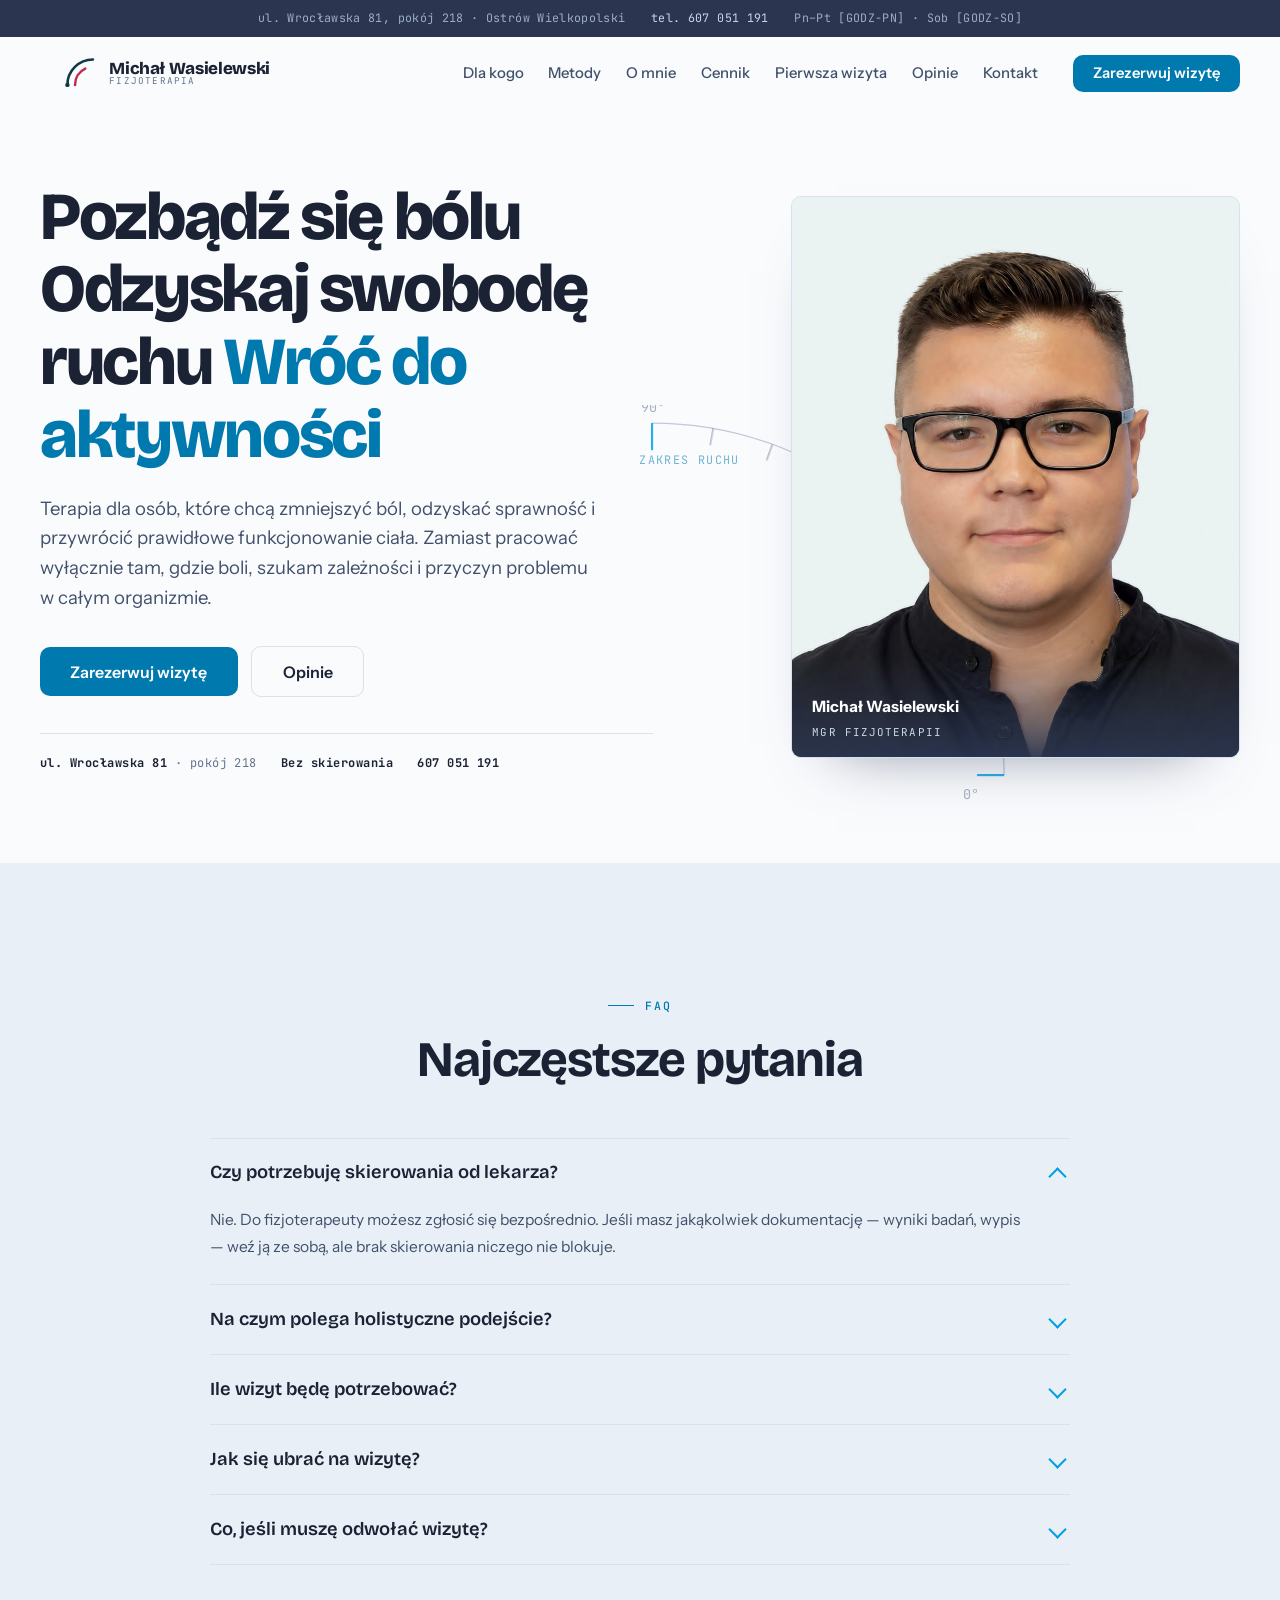
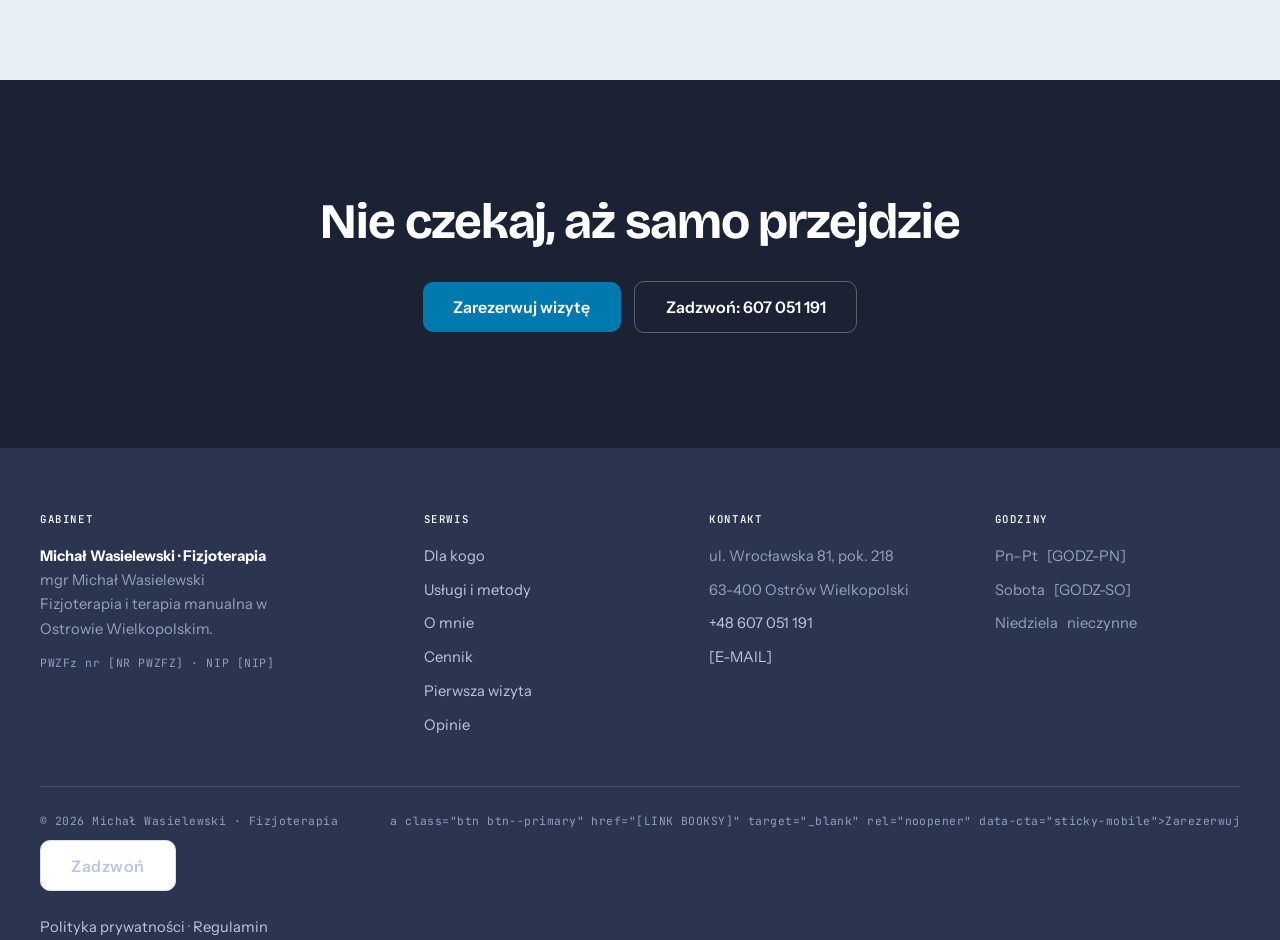
==== commit 8ce12db5: "Update index.html" ====
--- a/index.html
+++ b/index.html
@@ -190,21 +190,15 @@
         <summary>Ile wizyt będę potrzebować?</summary>
         <div class="faq-a"><p>[UZUPEŁNIJ — po pierwszym badaniu podaję realną prognozę; przy typowych problemach przeciążeniowych to zwykle X–Y wizyt.]</p></div>
       </details>
-      <details>
-        <summary>Czy terapia boli?</summary>
-        <div class="faq-a"><p>Niektóre techniki bywają nieprzyjemne, ale nigdy nie pracuję ponad Twój próg tolerancji. Na początku umawiamy się na skalę bólu od 0 do 10 i w każdej chwili możesz powiedzieć „stop”.</p></div>
-      </details>
+
       <details>
         <summary>Jak się ubrać na wizytę?</summary>
         <div class="faq-a"><p>Wygodnie — krótkie spodenki lub legginsy i koszulka. Muszę widzieć, jak się poruszasz, i mieć dostęp do badanego obszaru.</p></div>
       </details>
-      <details>
-        <summary>Czy przyjmujesz na NFZ?</summary>
-        <div class="faq-a"><p>[UZUPEŁNIJ — np. „Gabinet działa prywatnie. Nie wymagam skierowania i nie ma kolejek.”]</p></div>
-      </details>
+
       <details>
         <summary>Co, jeśli muszę odwołać wizytę?</summary>
-        <div class="faq-a"><p>Zadzwoń pod 607 051 191 — bezpłatnie do [X] godzin przed terminem. Proszę tylko o informację, żebym mógł zaproponować ten termin komuś, kto czeka.</p></div>
+        <div class="faq-a"><p>Hiperłącze do regulaminu</p></div>
       </details>
     </div>
   </div>
--- a/styl.css
+++ b/styl.css
@@ -1,20 +1,48 @@
 /* ═══════════════════════════════════════════════════════════════════════
    1. TOKENY
+   ═══════════════════════════════════════════════════════════════════════
+
+   PALETA OPARTA NA DWÓCH KOLORACH BAZOWYCH:
+     #56698F  (R86 G105 B143)  — stalowy błękit, kolor marki
+     #00A0E3  (R0 G160 B227)   — jasny błękit, kolor akcentu
+
+   WAŻNE: #00A0E3 z białym tekstem daje kontrast 2,94:1, czyli poniżej
+   wymaganych przez WCAG AA 4,5:1. Na przyciskach byłby nieczytelny.
+   Dlatego przyciski używają --accent-d (#0079AE, 4,83:1) — ten sam
+   odcień, tylko przyciemniony. Czysty #00A0E3 pojawia się wszędzie
+   tam, gdzie kontrast na to pozwala: obramowania, ikony, łuk w hero,
+   pierścień focusa i akcenty na ciemnych sekcjach.
+
+   Nazwy zmiennych i klas NIE ZMIENIŁY SIĘ — żadna podstrona nie
+   wymaga edycji. Wyjątki opisane na dole pliku.
    ═══════════════════════════════════════════════════════════════════════ */
 :root{
-  --paper:#FCFBF9;
-  --mist:#EAF1F1;
-  --mist-2:#DCE8E8;
-  --petrol:#0E3A45;
-  --petrol-d:#0A2A32;
-  --ink:#11202A;
-  --body:#3F5560;
-  --muted:#5A7079;
-  --line:#DAE4E4;
-  --tape:#C42A50;
-  --tape-d:#A31E40;
-  --tape-b:#F2557C;
-  --tape-s:#FCEDF1;
+  /* ── Kolory bazowe ── */
+  --slate:#56698F;        /* R86 G105 B143 — marka, akcenty na jasnym tle */
+  --accent:#00A0E3;       /* R0 G160 B227 — akcent, obramowania, focus    */
+  --accent-d:#0079AE;     /* przyciski z białym tekstem  (4,83:1)         */
+  --accent-dd:#005E88;    /* hover przycisku             (7,10:1)         */
+
+  /* ── Tła i linie ── */
+  --paper:#FAFBFD;
+  --mist:#E8EFF7;
+  --mist-2:#D5E1EE;
+  --line:#D8E1EC;
+
+  /* ── Ciemne powierzchnie ── */
+  --petrol:#3A4763;       /* ciemne sekcje  (biały tekst 9,29:1)          */
+  --petrol-d:#2B3550;     /* stopka, pasek górny        (12,16:1)         */
+  --ink:#1A2233;          /* nagłówki, sekcja CTA       (15,40:1)         */
+
+  /* ── Tekst ── */
+  --body:#41506B;         /* akapity        (7,88:1)                      */
+  --muted:#63748F;        /* podpisy, dane  (4,60:1)                      */
+
+  /* ── Aliasy zgodności — nazwy używane w regułach poniżej ── */
+  --tape:var(--accent-d);
+  --tape-d:var(--accent-dd);
+  --tape-b:#5BC0EC;       /* jasny akcent na ciemnym tle (4,51:1)         */
+  --tape-s:#E4F4FC;       /* delikatne wypełnienie, np. wiersz cennika    */
 
   --display:'Bricolage Grotesque',ui-sans-serif,system-ui,sans-serif;
   --sans:'Instrument Sans',ui-sans-serif,system-ui,-apple-system,sans-serif;
@@ -42,11 +70,14 @@
 a{color:var(--tape);text-decoration-thickness:1px;text-underline-offset:3px}
 a:hover{color:var(--tape-d)}
 button{font:inherit;color:inherit;cursor:pointer;border:0;background:none}
-:focus-visible{outline:2.5px solid var(--tape);outline-offset:3px;border-radius:3px}
+:focus-visible{outline:2.5px solid var(--accent);outline-offset:3px;border-radius:3px}
 @media (prefers-reduced-motion:reduce){
   html{scroll-behavior:auto}
   *,*::before,*::after{animation-duration:.01ms!important;animation-iteration-count:1!important;transition-duration:.01ms!important}
 }
+
+/* Tekst tylko dla czytników ekranu (np. <caption> tabeli cennika) */
+.sr-only{position:absolute;width:1px;height:1px;padding:0;margin:-1px;overflow:hidden;clip:rect(0 0 0 0);white-space:nowrap;border:0}
 
 /* ═══════════════════════════════════════════════════════════════════════
    3. TYPOGRAFIA
@@ -65,10 +96,33 @@
 }
 .eyebrow::before{content:"";width:26px;height:1px;background:currentColor;flex:none}
 .eyebrow--light{color:var(--tape-b)}
+/* Niewidoczny odstęp — wyrównuje nagłówek kolumny bez własnego eyebrow. */
+.eyebrow--spacer{visibility:hidden}
 
 .lede{font-size:clamp(1.05rem,1.45vw,1.24rem);line-height:1.6;color:var(--body)}
 .sec-head{max-width:46ch;margin-bottom:clamp(2.5rem,4vw,3.5rem)}
+.sec-head-right{max-width:46ch;margin-bottom:clamp(2.5rem,4vw,3.5rem);margin-left:auto;}
 .sec-head p{margin-top:1.1rem}
+
+/* Nagłówek dwukolumnowy: lewa kolumna do lewej krawędzi, prawa do prawej.
+   `max-width:none` znosi limit 46ch z .sec-head — bez tego obie kolumny
+   ściskają się w wąskim pasie po lewej stronie sekcji.                   */
+.sec-head--split{
+  max-width:none;
+  display:flex;
+  flex-wrap:wrap;
+  justify-content:space-between;
+  align-items:flex-start;
+  gap:clamp(1.75rem,4vw,4rem);
+}
+.sec-head--split>*{
+  flex:1 1 320px;      /* poniżej ~720px kolumny zawijają się same     */
+  min-width:0;
+  max-width:46ch;      /* zachowuje komfortową długość wiersza         */
+  display:flex;
+  flex-direction:column;
+}
+.sec-head--split>*+*{align-items:flex-start}
 
 /* ═══════════════════════════════════════════════════════════════════════
    4. UKŁAD
@@ -77,9 +131,9 @@
 @media (max-width:600px){.wrap{width:calc(100% - 2rem)}}
 .section{padding-block:var(--sec)}
 .section--mist{background:var(--mist)}
-.section--petrol{background:var(--petrol);color:#CDDDDF}
+.section--petrol{background:var(--petrol);color:#CBD7E8}
 .section--petrol h2,.section--petrol h3{color:#fff}
-.section--ink{background:var(--ink);color:#B6C6CE}
+.section--ink{background:var(--ink);color:#B3C0D6}
 .section--ink h2{color:#fff}
 
 .skip{position:absolute;left:1rem;top:-100px;z-index:200;background:var(--tape);color:#fff;padding:.7rem 1.2rem;border-radius:var(--r);text-decoration:none;transition:top .2s}
@@ -98,7 +152,7 @@
 .btn--primary{background:var(--tape);color:#fff}
 .btn--primary:hover{background:var(--tape-d);color:#fff}
 .btn--ghost{border:1.5px solid var(--line);color:var(--ink);background:transparent}
-.btn--ghost:hover{border-color:var(--petrol);color:var(--petrol);background:#fff}
+.btn--ghost:hover{border-color:var(--slate);color:var(--slate);background:#fff}
 .btn--onDark{border:1.5px solid rgba(255,255,255,.28);color:#fff}
 .btn--onDark:hover{border-color:#fff;background:rgba(255,255,255,.08);color:#fff}
 .btn--sm{padding:.72rem 1.25rem;font-size:.92rem}
@@ -108,18 +162,18 @@
 /* ═══════════════════════════════════════════════════════════════════════
    6. PASEK GÓRNY + HEADER
    ═══════════════════════════════════════════════════════════════════════ */
-.topbar{background:var(--petrol-d);color:#9FBAC0;font-family:var(--mono);font-size:.73rem;letter-spacing:.03em;padding:.55rem 0}
+.topbar{background:var(--petrol-d);color:#9CACC8;font-family:var(--mono);font-size:.73rem;letter-spacing:.03em;padding:.55rem 0}
 .topbar .wrap{display:flex;gap:1.6rem;flex-wrap:wrap;justify-content:center}
-.topbar a{color:#CBDEE1;text-decoration:none}
+.topbar a{color:#C9D6E9;text-decoration:none}
 .topbar a:hover{color:#fff}
 @media (max-width:760px){.topbar{display:none}}
 
 .header{
-  position:sticky;top:0;z-index:100;background:rgba(252,251,249,.92);
+  position:sticky;top:0;z-index:100;background:rgba(250,251,253,.92);
   backdrop-filter:blur(10px);border-bottom:1px solid transparent;
   transition:border-color .25s,box-shadow .25s;
 }
-.header.is-stuck{border-bottom-color:var(--line);box-shadow:0 6px 24px -18px rgba(14,58,69,.5)}
+.header.is-stuck{border-bottom-color:var(--line);box-shadow:0 6px 24px -18px rgba(58,71,99,.5)}
 .header .wrap{display:flex;align-items:center;gap:1.5rem;height:var(--header-h)}
 
 .brand{display:flex;align-items:center;gap:.7rem;text-decoration:none;margin-right:auto;flex:none}
@@ -172,10 +226,10 @@
 .trust b{color:var(--ink);font-weight:700}
 
 .hero-visual{position:relative}
-.arc{position:absolute;left:-16%;bottom:-8%;width:76%;max-width:430px;height:auto;pointer-events:none;color:var(--petrol);z-index:0}
-.arc-path{fill:none;stroke:currentColor;stroke-width:1.4;opacity:.3;stroke-dasharray:613;stroke-dashoffset:613;animation:sweep 1.7s .25s cubic-bezier(.22,.85,.3,1) forwards}
+.arc{position:absolute;left:-16%;bottom:-8%;width:76%;max-width:430px;height:auto;pointer-events:none;color:var(--slate);z-index:0}
+.arc-path{fill:none;stroke:currentColor;stroke-width:1.4;opacity:.35;stroke-dasharray:613;stroke-dashoffset:613;animation:sweep 1.7s .25s cubic-bezier(.22,.85,.3,1) forwards}
 .arc line{stroke:currentColor;stroke-width:1.4;opacity:0;animation:tickIn .5s forwards}
-.arc line.major{stroke-width:2;stroke:var(--tape);animation-name:tickInMajor}
+.arc line.major{stroke-width:2;stroke:var(--accent);animation-name:tickInMajor}
 .arc text{font-family:var(--mono);font-size:15px;fill:var(--muted);opacity:0;animation:tickIn .6s 1.5s forwards}
 .arc-label{font-size:13px!important;fill:var(--tape)!important;letter-spacing:1.5px}
 @keyframes sweep{to{stroke-dashoffset:0}}
@@ -186,18 +240,20 @@
   .arc line{opacity:.55}.arc line.major{opacity:1}.arc text{opacity:.55}
 }
 
-/* Panel portretowy — tło zdjęcia jest dopasowane do --mist, więc wtapia się bez krawędzi */
+/* Panel portretowy — tło zdjęcia jest wtopione w --mist, więc portret
+   nie ma widocznej krawędzi. Plik img/portret-hero.jpg został już
+   przeliczony na nowy odcień #E8EFF7.                                    */
 .portrait{
   position:relative;z-index:2;width:86%;margin-left:auto;
   background:var(--mist);border:1px solid var(--mist-2);border-radius:var(--r);
-  overflow:hidden;box-shadow:0 32px 60px -46px rgba(14,58,69,.75);
+  overflow:hidden;box-shadow:0 32px 60px -46px rgba(58,71,99,.75);
 }
 .portrait img{width:100%;height:auto;display:block}
 .portrait figcaption{
   position:absolute;left:0;right:0;bottom:0;
   padding:2.4rem 1.3rem .95rem;
-  background:linear-gradient(to top,rgba(14,58,69,.92),rgba(14,58,69,0));
-  font-family:var(--mono);font-size:.68rem;letter-spacing:.1em;text-transform:uppercase;color:#CFE2E4;
+  background:linear-gradient(to top,rgba(43,53,80,.92),rgba(43,53,80,0));
+  font-family:var(--mono);font-size:.68rem;letter-spacing:.1em;text-transform:uppercase;color:#CDD9EA;
 }
 .portrait figcaption b{display:block;font-family:var(--sans);font-size:.98rem;letter-spacing:0;text-transform:none;color:#fff;margin-bottom:.12rem}
 @media (max-width:920px){.portrait{width:100%;max-width:400px;margin-inline:auto}.arc{left:-6%;width:56%}}
@@ -205,8 +261,8 @@
 /* ═══════════════════════════════════════════════════════════════════════
    8. PASEK FAKTÓW
    ═══════════════════════════════════════════════════════════════════════ */
-.facts{background:var(--petrol);color:#BDD4D7}
-.facts .wrap{display:grid;grid-template-columns:repeat(4,1fr);gap:1px;background:rgba(255,255,255,.13)}
+.facts{background:var(--petrol);color:#BAC8DF}
+.facts .wrap{display:grid;grid-template-columns:repeat(4,1fr);gap:1px;background:rgba(255,255,255,.15)}
 .fact{background:var(--petrol);padding:2.1rem 1.6rem}
 .fact-n{font-family:var(--mono);font-size:1.5rem;font-weight:700;color:#fff;letter-spacing:-.02em;display:block;margin-bottom:.5rem}
 .fact-n small{font-size:.82rem;font-weight:500;color:var(--tape-b);letter-spacing:.05em}
@@ -244,19 +300,19 @@
   padding:1.7rem 1.6rem;display:flex;flex-direction:column;
   transition:border-color .2s,transform .2s,box-shadow .2s;
 }
-.card:hover{border-color:var(--petrol);transform:translateY(-3px);box-shadow:0 18px 40px -30px rgba(14,58,69,.6)}
+.card:hover{border-color:var(--accent);transform:translateY(-3px);box-shadow:0 18px 40px -30px rgba(58,71,99,.6)}
 .card h3{margin-bottom:.6rem}
 .card p{font-size:.93rem;line-height:1.6;color:var(--body)}
-.card-ico{width:28px;height:28px;color:var(--petrol);margin-bottom:1rem;transition:color .2s}
-.card:hover .card-ico{color:var(--tape)}
+.card-ico{width:28px;height:28px;color:var(--slate);margin-bottom:1rem;transition:color .2s}
+.card:hover .card-ico{color:var(--accent)}
 .card--wide{grid-column:1/-1;background:var(--petrol);border-color:var(--petrol);display:grid;grid-template-columns:auto 1fr;gap:1.6rem;align-items:center;padding:1.9rem 1.8rem}
 .card--wide:hover{transform:none;box-shadow:none;border-color:var(--petrol)}
 .card--wide .card-ico{color:var(--tape-b);margin:0;width:34px;height:34px}
 .card--wide h3{color:#fff}
-.card--wide p{color:#B7D0D3;margin:0}
+.card--wide p{color:#B4C3DC;margin:0}
 @media (max-width:620px){.card--wide{grid-template-columns:1fr;gap:1rem}}
 
-.note{margin-top:1.6rem;font-size:.95rem;color:var(--muted);border-left:2px solid var(--tape);padding-left:1.1rem}
+.note{margin-top:1.6rem;font-size:.95rem;color:var(--muted);border-left:2px solid var(--accent);padding-left:1.1rem}
 
 /* ═══════════════════════════════════════════════════════════════════════
    11. O MNIE
@@ -268,17 +324,17 @@
   display:grid;place-content:center;text-align:center;padding:2rem 1.25rem;color:var(--muted);
   font-family:var(--mono);font-size:.68rem;letter-spacing:.11em;text-transform:uppercase;
 }
-.photo b{display:block;color:var(--petrol);font-size:.78rem;margin-bottom:.4rem;letter-spacing:.08em}
+.photo b{display:block;color:var(--slate);font-size:.78rem;margin-bottom:.4rem;letter-spacing:.08em}
 .photo--portrait{aspect-ratio:3/4}
 .about-body>p{margin-bottom:1.15rem}
 .pull{
   font-family:var(--display);font-size:clamp(1.25rem,2.2vw,1.65rem);font-weight:600;
   line-height:1.3;color:var(--ink);letter-spacing:-.02em;
-  border-left:3px solid var(--tape);padding-left:1.4rem;margin:1.9rem 0;
+  border-left:3px solid var(--accent);padding-left:1.4rem;margin:1.9rem 0;
 }
 .creds{list-style:none;padding:0;margin:1.8rem 0;display:grid;gap:.55rem}
 .creds li{position:relative;padding-left:1.6rem;font-size:.95rem}
-.creds li::before{content:"";position:absolute;left:0;top:.62em;width:9px;height:9px;border:1.8px solid var(--tape);border-radius:50%}
+.creds li::before{content:"";position:absolute;left:0;top:.62em;width:9px;height:9px;border:1.8px solid var(--accent);border-radius:50%}
 
 /* ═══════════════════════════════════════════════════════════════════════
    12. PRZEBIEG WIZYTY
@@ -326,7 +382,7 @@
 .prep{display:grid;grid-template-columns:repeat(4,1fr);gap:1.6rem}
 @media (max-width:900px){.prep{grid-template-columns:1fr 1fr}}
 @media (max-width:540px){.prep{grid-template-columns:1fr}}
-.prep-item{border-top:2px solid var(--petrol);padding-top:1.1rem}
+.prep-item{border-top:2px solid var(--slate);padding-top:1.1rem}
 .prep-item h4{margin-bottom:.5rem}
 .prep-item p{font-size:.93rem;line-height:1.6}
 
@@ -335,7 +391,7 @@
    ═══════════════════════════════════════════════════════════════════════ */
 .rating{display:flex;align-items:baseline;gap:.75rem;margin-bottom:1.5rem;flex-wrap:wrap}
 .rating-n{font-family:var(--display);font-size:2.6rem;font-weight:800;color:var(--ink);line-height:1;letter-spacing:-.04em}
-.stars{color:var(--tape);letter-spacing:.15em;font-size:1rem}
+.stars{color:var(--accent);letter-spacing:.15em;font-size:1rem}
 .rating span{font-family:var(--mono);font-size:.76rem;color:var(--muted)}
 
 .reviews{display:grid;grid-template-columns:repeat(3,1fr);gap:1.15rem}
@@ -356,10 +412,10 @@
 /* Warianty na ciemnym tle */
 .section--petrol .rating-n{color:#fff}
 .section--petrol .stars{color:var(--tape-b)}
-.section--petrol .rating span{color:#9FBAC0}
-.section--petrol .review{background:rgba(255,255,255,.05);border-color:rgba(255,255,255,.14)}
-.section--petrol .review blockquote{color:#CDDDDF}
-.section--petrol .review footer{color:#8FAEB5}
+.section--petrol .rating span{color:#9CACC8}
+.section--petrol .review{background:rgba(255,255,255,.06);border-color:rgba(255,255,255,.16)}
+.section--petrol .review blockquote{color:#CBD7E8}
+.section--petrol .review footer{color:#8FA0BE}
 .section--petrol .review footer b{color:#fff}
 
 .widget-slot{
@@ -367,8 +423,8 @@
   padding:2.4rem 1.5rem;text-align:center;color:var(--muted);
   font-family:var(--mono);font-size:.75rem;letter-spacing:.07em;line-height:1.8;
 }
-.widget-slot b{display:block;color:var(--petrol);font-size:.85rem;margin-bottom:.5rem;letter-spacing:.1em;text-transform:uppercase}
-.section--petrol .widget-slot{background:rgba(255,255,255,.05);border-color:rgba(255,255,255,.22);color:#9FBAC0}
+.widget-slot b{display:block;color:var(--slate);font-size:.85rem;margin-bottom:.5rem;letter-spacing:.1em;text-transform:uppercase}
+.section--petrol .widget-slot{background:rgba(255,255,255,.06);border-color:rgba(255,255,255,.24);color:#9CACC8}
 .section--petrol .widget-slot b{color:#fff}
 
 /* ═══════════════════════════════════════════════════════════════════════
@@ -382,18 +438,18 @@
 
 .book-col{min-width:0}
 .book-col h2{font-size:clamp(1.7rem,2.7vw,2.3rem);margin-bottom:.85rem}
-.book-lede{color:#B7D0D3;font-size:1.02rem;line-height:1.6;margin-bottom:1.9rem;max-width:44ch}
+.book-lede{color:#B4C3DC;font-size:1.02rem;line-height:1.6;margin-bottom:1.9rem;max-width:44ch}
 .book-col .widget-slot{padding:1.3rem 1.1rem;font-size:.72rem;line-height:1.65;margin-top:.85rem;text-align:left}
 .book-col .widget-slot b{margin-bottom:.35rem}
 
-.booking-alt{margin-top:1.5rem;font-size:.92rem;line-height:1.6;color:#9FBAC0}
+.booking-alt{margin-top:1.5rem;font-size:.92rem;line-height:1.6;color:#9CACC8}
 .booking-alt a{color:#fff;font-weight:600}
 
 /* Stary układ wyśrodkowany — zostaje, gdyby sekcja wróciła bez opinii */
 .booking{text-align:center;max-width:760px;margin-inline:auto}
 .booking .eyebrow{justify-content:center}
 .booking h2{margin-bottom:1rem}
-.booking>p{margin-bottom:2.4rem;color:#B7D0D3}
+.booking>p{margin-bottom:2.4rem;color:#B4C3DC}
 
 /* ═══════════════════════════════════════════════════════════════════════
    16b. KALENDARZ REZERWACJI
@@ -409,7 +465,7 @@
   border:1.5px solid var(--line);background:#fff;color:var(--ink);
   transition:border-color .16s,background .16s,color .16s;
 }
-.pill:hover{border-color:var(--petrol)}
+.pill:hover{border-color:var(--accent)}
 .pill[aria-pressed="true"]{background:var(--tape);border-color:var(--tape);color:#fff}
 
 .cal-nav{display:flex;align-items:center;justify-content:space-between;gap:1rem;margin-bottom:.9rem}
@@ -419,7 +475,7 @@
   display:grid;place-content:center;color:var(--ink);font-size:1rem;line-height:1;
   transition:border-color .16s,color .16s;
 }
-.cal-arrow:hover:not(:disabled){border-color:var(--petrol);color:var(--petrol)}
+.cal-arrow:hover:not(:disabled){border-color:var(--accent);color:var(--tape)}
 .cal-arrow:disabled{opacity:.3;cursor:not-allowed}
 
 .cal-grid{display:grid;grid-template-columns:repeat(7,1fr);gap:4px}
@@ -434,10 +490,10 @@
   transition:background .16s,border-color .16s,color .16s;
 }
 .cal-day.open{background:var(--mist);color:var(--petrol)}
-.cal-day.open:hover{border-color:var(--tape)}
+.cal-day.open:hover{border-color:var(--accent)}
 .cal-day[aria-pressed="true"]{background:var(--tape);border-color:var(--tape);color:#fff}
 .cal-day:disabled{background:transparent;color:var(--line);cursor:not-allowed}
-.cal-day.is-today::after{content:"";position:absolute;bottom:5px;width:4px;height:4px;border-radius:50%;background:var(--tape)}
+.cal-day.is-today::after{content:"";position:absolute;bottom:5px;width:4px;height:4px;border-radius:50%;background:var(--accent)}
 .cal-day[aria-pressed="true"].is-today::after{background:#fff}
 .cal-day.pad{visibility:hidden}
 
@@ -489,8 +545,8 @@
   border-radius:8px;background:#fff;color:var(--ink);transition:border-color .18s;width:100%;
 }
 .field textarea{resize:vertical;min-height:130px;line-height:1.6}
-.field input:focus,.field select:focus,.field textarea:focus{border-color:var(--petrol);outline:none}
-.field input:focus-visible,.field select:focus-visible,.field textarea:focus-visible{outline:2.5px solid var(--tape);outline-offset:2px}
+.field input:focus,.field select:focus,.field textarea:focus{border-color:var(--accent);outline:none}
+.field input:focus-visible,.field select:focus-visible,.field textarea:focus-visible{outline:2.5px solid var(--accent);outline-offset:2px}
 .consent{display:grid;grid-template-columns:auto 1fr;gap:.75rem;align-items:start;font-size:.86rem;line-height:1.55;color:var(--muted)}
 .consent input{width:19px;height:19px;margin-top:.2em;accent-color:var(--tape);flex:none}
 .warn{background:var(--tape-s);border-radius:8px;padding:.9rem 1.1rem;font-size:.86rem;line-height:1.55;color:var(--ink)}
@@ -508,7 +564,7 @@
 }
 .faq summary::-webkit-details-marker{display:none}
 .faq summary:hover{color:var(--tape)}
-.faq summary::after{content:"";position:absolute;right:.35rem;top:1.75rem;width:13px;height:13px;border-right:2px solid var(--tape);border-bottom:2px solid var(--tape);transform:rotate(45deg);transition:transform .22s}
+.faq summary::after{content:"";position:absolute;right:.35rem;top:1.75rem;width:13px;height:13px;border-right:2px solid var(--accent);border-bottom:2px solid var(--accent);transform:rotate(45deg);transition:transform .22s}
 .faq details[open] summary::after{transform:rotate(-135deg);top:1.95rem}
 .faq-a{padding:0 3rem 1.5rem 0;font-size:.97rem;line-height:1.7}
 
@@ -517,19 +573,19 @@
    ═══════════════════════════════════════════════════════════════════════ */
 .final{text-align:center;max-width:680px;margin-inline:auto}
 .final .btn-row{justify-content:center;margin-top:2rem}
-.final p{margin-top:1.2rem;color:#9FB4BE}
-
-.footer{background:var(--petrol-d);color:#8FAEB5;padding-block:clamp(3rem,5vw,4.5rem) 0;font-size:.92rem}
+.final p{margin-top:1.2rem;color:#9CA9C5}
+
+.footer{background:var(--petrol-d);color:#93A3C0;padding-block:clamp(3rem,5vw,4.5rem) 0;font-size:.92rem}
 .footer-grid{display:grid;grid-template-columns:1.4fr 1fr 1fr 1fr;gap:2.5rem}
 @media (max-width:860px){.footer-grid{grid-template-columns:1fr 1fr}}
 @media (max-width:520px){.footer-grid{grid-template-columns:1fr}}
 .footer h4{color:#fff;font-family:var(--mono);font-size:.67rem;font-weight:500;letter-spacing:.15em;text-transform:uppercase;margin-bottom:1.1rem}
-.footer a{color:#BDD4D7;text-decoration:none}
+.footer a{color:#BAC8DF;text-decoration:none}
 .footer a:hover{color:#fff;text-decoration:underline}
 .footer ul{list-style:none;padding:0;margin:0;display:grid;gap:.55rem}
 .footer-brand p{margin-top:.8rem;line-height:1.65;max-width:34ch}
-.footer-pwz{font-family:var(--mono);font-size:.71rem;letter-spacing:.05em;margin-top:1rem;color:#6E9199}
-.footer-bottom{margin-top:3rem;padding:1.5rem 0;border-top:1px solid rgba(255,255,255,.1);display:flex;flex-wrap:wrap;gap:.6rem 1.5rem;justify-content:space-between;font-family:var(--mono);font-size:.71rem;letter-spacing:.04em;color:#6E9199}
+.footer-pwz{font-family:var(--mono);font-size:.71rem;letter-spacing:.05em;margin-top:1rem;color:#8FA0BE}
+.footer-bottom{margin-top:3rem;padding:1.5rem 0;border-top:1px solid rgba(255,255,255,.12);display:flex;flex-wrap:wrap;gap:.6rem 1.5rem;justify-content:space-between;font-family:var(--mono);font-size:.71rem;letter-spacing:.04em;color:#8FA0BE}
 
 /* ═══════════════════════════════════════════════════════════════════════
    21. STICKY BAR MOBILE
@@ -537,7 +593,7 @@
 .mobile-cta{
   position:fixed;left:0;right:0;bottom:0;z-index:95;display:none;gap:.6rem;
   padding:.7rem .9rem calc(.7rem + env(safe-area-inset-bottom));
-  background:rgba(252,251,249,.96);backdrop-filter:blur(10px);border-top:1px solid var(--line);
+  background:rgba(250,251,253,.96);backdrop-filter:blur(10px);border-top:1px solid var(--line);
 }
 .mobile-cta .btn{flex:1;padding:.95rem 1rem;font-size:.95rem}
 @media (max-width:760px){.mobile-cta{display:flex}body{padding-bottom:78px}}
@@ -547,4 +603,21 @@
    ═══════════════════════════════════════════════════════════════════════ */
 .js .reveal{opacity:0;transform:translateY(18px);transition:opacity .65s cubic-bezier(.22,.85,.3,1),transform .65s cubic-bezier(.22,.85,.3,1)}
 .js .reveal.is-in{opacity:1;transform:none}
-@media (prefers-reduced-motion:reduce){.js .reveal{opacity:1;transform:none}}+@media (prefers-reduced-motion:reduce){.js .reveal{opacity:1;transform:none}}
+
+/* ═══════════════════════════════════════════════════════════════════════
+   DO ZMIANY POZA TYM PLIKIEM
+   ───────────────────────────────────────────────────────────────────────
+   Trzy miejsca mają kolory wpisane na sztywno w HTML — trzeba je
+   podmienić ręcznie na każdej podstronie:
+
+   1) <meta name="theme-color" content="#0E3A45">  →  content="#3A4763"
+
+   2) Znak w nagłówku (.brand-mark), dwa atrybuty stroke:
+        stroke="#0E3A45"  →  stroke="#56698F"
+        stroke="#C42A50"  →  stroke="#00A0E3"
+      oraz fill="#0E3A45" w <circle> →  fill="#56698F"
+
+   3) Zdjęcie img/portret-hero.jpg — JUŻ PRZELICZONE na nowy odcień tła.
+      Wystarczy podmienić plik w katalogu img/.
+   ═══════════════════════════════════════════════════════════════════════ */
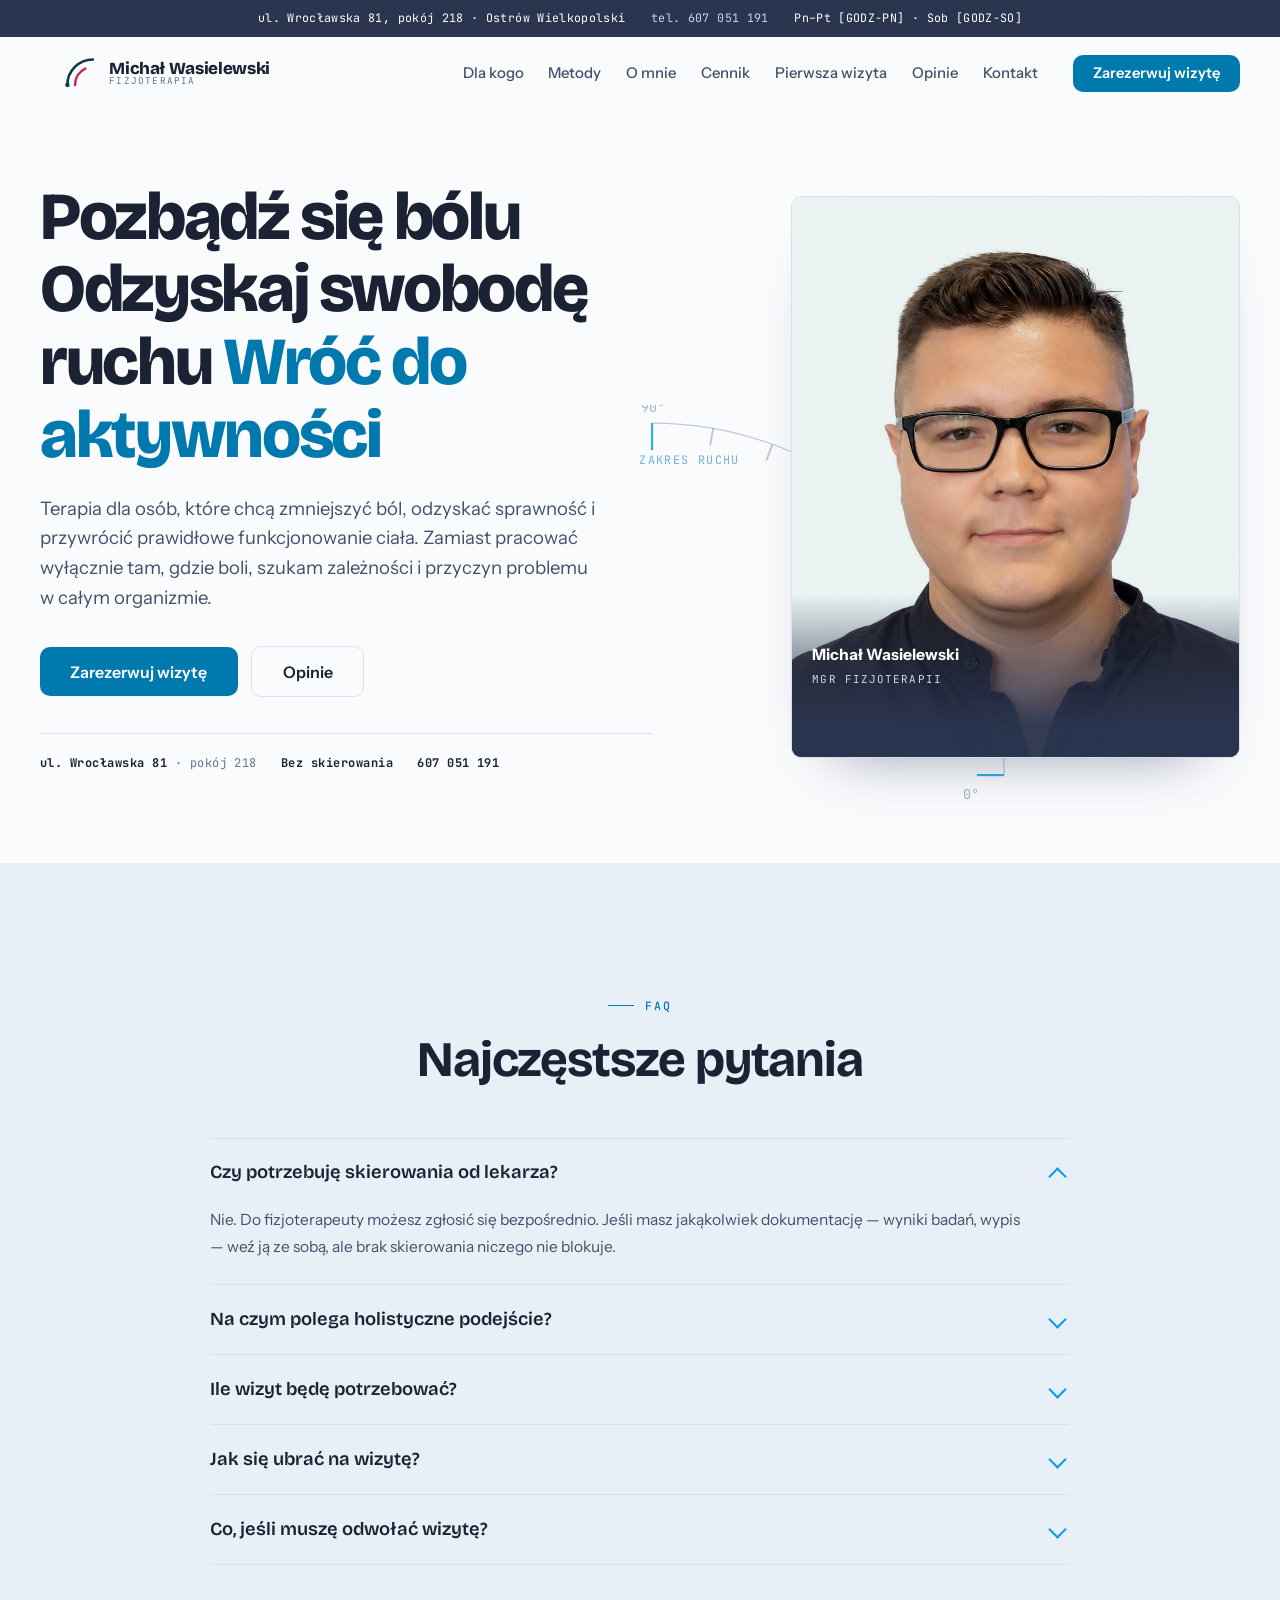
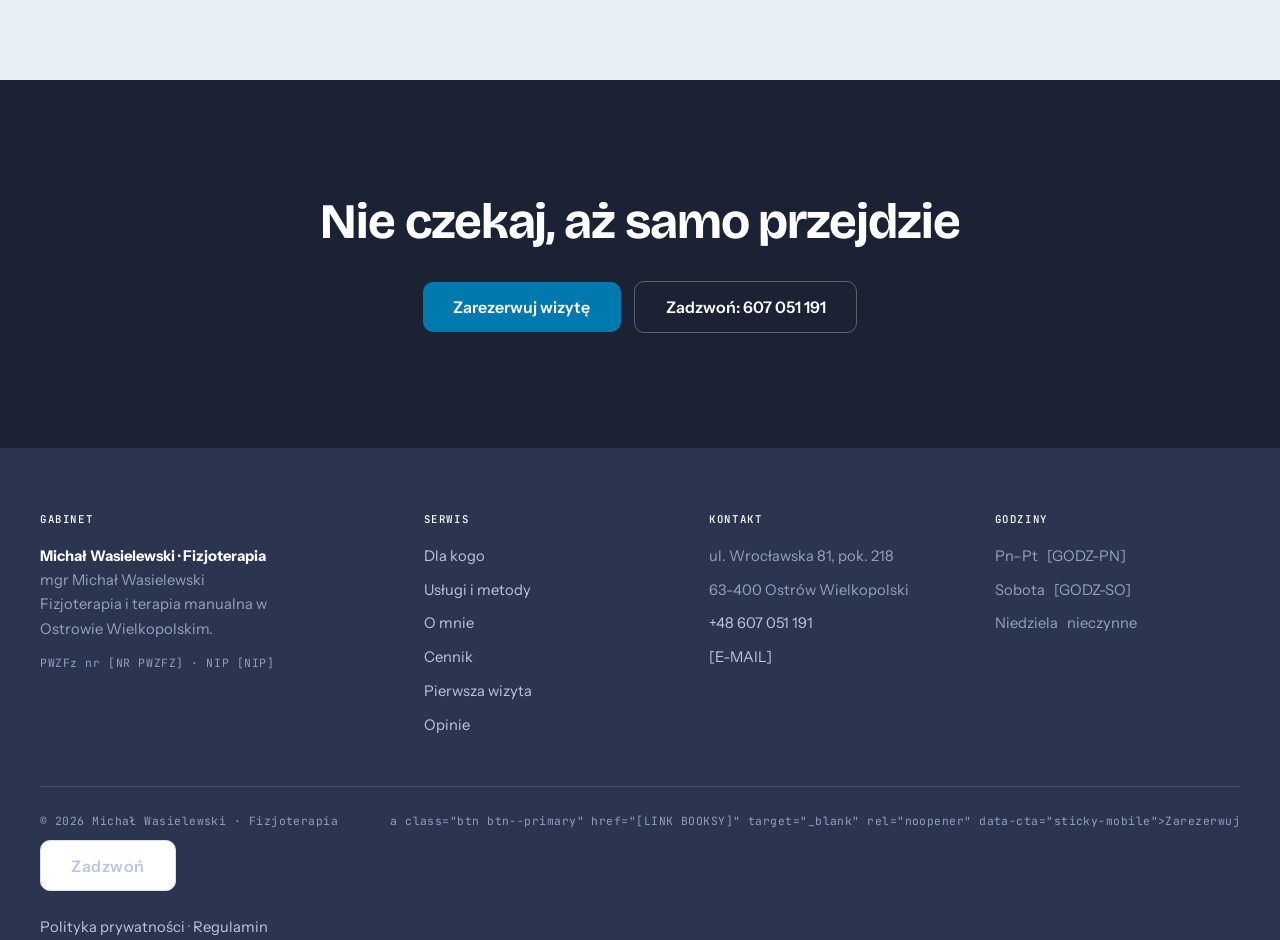
==== commit e752430d: "Add files via upload" ====
--- a/index.html
+++ b/index.html
@@ -146,14 +146,21 @@
 
       <!-- Zdjęcie: tło zostało dopasowane do koloru --mist, więc portret wtapia się w panel.
            Wersja plikowa leży w img/portret-hero.jpg — możesz podmienić src na ścieżkę względną. -->
-      <figure class="portrait">
-        <img src="[data-uri]" width="860" height="1075"
-             alt="Michał Wasielewski, fizjoterapeuta prowadzący gabinet w Ostrowie Wielkopolskim"
-             fetchpriority="high" decoding="async">
-        <figcaption>
-          <b>Michał Wasielewski</b>
-          mgr fizjoterapii
-        </figcaption>
+          <figure class="portrait">
+            <img src="[data-uri]"
+             alt="Michał Wasielewski, fizjoterapeuta prowadzący gabinet w Ostrowie Wielkopolskim"" width="860" height="1075"
+                alt="Michał Wasielewski, fizjoterapeuta prowadzący gabinet w Ostrowie Wielkopolskim"
+                fetchpriority="high" decoding="async">
+            <figcaption>
+              <b>Michał Wasielewski</b>
+              <span class="sub-title">mgr fizjoterapii</span>
+              
+              <div class="typing-container">
+                <span class="line-1">Sprawię, żeby Twoje ciało</span>
+                <span class="line-2">znowu pozwoliło Ci robić to, co lubisz.</span>
+              </div>
+            </figcaption>
+          </figure>
       </figure>
     </div>
   </div>
@@ -198,7 +205,7 @@
 
       <details>
         <summary>Co, jeśli muszę odwołać wizytę?</summary>
-        <div class="faq-a"><p>Hiperłącze do regulaminu</p></div>
+        <div class="faq-a"><p><a href="regulamin.html">Przeczytaj regulamin odwoływania wizyt</a></p></div>
       </details>
     </div>
   </div>
--- a/styl.css
+++ b/styl.css
@@ -1,62 +1,113 @@
-/* ═══════════════════════════════════════════════════════════════════════
-   1. TOKENY
-   ═══════════════════════════════════════════════════════════════════════
-
+/* ╔═════════════════════════════════════════════════════════════════════╗
+   ║  ARKUSZ STYLÓW — GABINET FIZJOTERAPII, OSTRÓW WIELKOPOLSKI          ║
+   ║  Jeden plik dla wszystkich podstron.                                ║
+   ╚═════════════════════════════════════════════════════════════════════╝
+
+   ┌─ MAPA PLIKU ───────────────────────────────────────────────────────┐
+   │                                                                     │
+   │  CZĘŚĆ 1   FUNDAMENT              wszystkie podstrony              │
+   │  CZĘŚĆ 2   SZKIELET STRONY        wszystkie podstrony              │
+   │  CZĘŚĆ 3   KOMPONENTY WSPÓLNE     używane na 2+ podstronach        │
+   │  CZĘŚĆ 4   index.html             strona główna                    │
+   │  CZĘŚĆ 5   cennik.html                                             │
+   │  CZĘŚĆ 6   pierwszawizyta.html                                     │
+   │  CZĘŚĆ 7   rezerwacja.html        kalendarz + opinie               │
+   │  CZĘŚĆ 8   kontakt.html           mapa, formularz, godziny         │
+   │  CZĘŚĆ 9   regulamin.html         + polityka-prywatnosci.html      │
+   │  CZĘŚĆ 10  POMOCNICZE             drobne klasy do doraźnych zmian  │
+   │  CZĘŚĆ 11  DO MIGRACJI            ręczne dopiski — usuń po zmianie │
+   │                                                                     │
+   └─────────────────────────────────────────────────────────────────────┘
+
+   ┌─ GDZIE SZUKAĆ DANEJ KLASY ─────────────────────────────────────────┐
+   │                                                                     │
+   │  .about .arc .card .claim .facts .goals .grid-3 .hero .portrait     │
+   │  .pull .split .steps .trust                        →  CZĘŚĆ 4      │
+   │                                                                     │
+   │  .price-wrap .p-name .p-cost .p-time .price-meta .tag               │
+   │  table.price tr.is-featured                        →  CZĘŚĆ 5      │
+   │                                                                     │
+   │  .prep .prep-item                                  →  CZĘŚĆ 6      │
+   │                                                                     │
+   │  .book-grid .book-col .booking .cal .cal-day .pill                  │
+   │  .rating .review .reviews .stars                   →  CZĘŚĆ 7      │
+   │                                                                     │
+   │  .addr .contact .field .form .hours .info-list .map                 │
+   │  .consent .form-status                             →  CZĘŚĆ 8      │
+   │                                                                     │
+   │  .doc .doc-body .doc-meta .doc-toc .rules          →  CZĘŚĆ 9      │
+   │                                                                     │
+   └─────────────────────────────────────────────────────────────────────┘
+
+   ┌─ ZASADY PRACY Z TYM PLIKIEM ───────────────────────────────────────┐
+   │                                                                     │
+   │  1. Nowy styl dopisuj do CZĘŚCI odpowiadającej podstronie,          │
+   │     nie na koniec pliku.                                            │
+   │  2. Używaj klas (.nazwa), nie identyfikatorów (#nazwa).             │
+   │     Identyfikator ma specyficzność 1,0,0 i blokuje nadpisanie.      │
+   │  3. Kolory bierz ze zmiennych --nazwa, nie wpisuj wartości HEX.     │
+   │  4. Rozmiary tekstu: clamp(min, płynne, max) zamiast stałych px.    │
+   │  5. Do układu używaj grid albo flex. Bez float.                     │
+   │                                                                     │
+   └─────────────────────────────────────────────────────────────────────┘ */
+
+
+/* ╔═════════════════════════════════════════════════════════════════════╗
+   ║  CZĘŚĆ 1 — FUNDAMENT                                                ║
+   ║  Ładowane na każdej podstronie. Tu nic nie usuwaj.                  ║
+   ╚═════════════════════════════════════════════════════════════════════╝ */
+
+/* ─── 1.1 · Kolory, kroje, wymiary ────────────────────────────────────
    PALETA OPARTA NA DWÓCH KOLORACH BAZOWYCH:
      #56698F  (R86 G105 B143)  — stalowy błękit, kolor marki
      #00A0E3  (R0 G160 B227)   — jasny błękit, kolor akcentu
 
-   WAŻNE: #00A0E3 z białym tekstem daje kontrast 2,94:1, czyli poniżej
-   wymaganych przez WCAG AA 4,5:1. Na przyciskach byłby nieczytelny.
-   Dlatego przyciski używają --accent-d (#0079AE, 4,83:1) — ten sam
-   odcień, tylko przyciemniony. Czysty #00A0E3 pojawia się wszędzie
-   tam, gdzie kontrast na to pozwala: obramowania, ikony, łuk w hero,
-   pierścień focusa i akcenty na ciemnych sekcjach.
-
-   Nazwy zmiennych i klas NIE ZMIENIŁY SIĘ — żadna podstrona nie
-   wymaga edycji. Wyjątki opisane na dole pliku.
-   ═══════════════════════════════════════════════════════════════════════ */
+   UWAGA: #00A0E3 z białym tekstem daje kontrast 2,94:1, czyli poniżej
+   wymaganych przez WCAG AA 4,5:1. Dlatego przyciski używają --accent-d
+   (#0079AE, 4,83:1) — ten sam odcień, tylko przyciemniony. Czysty
+   #00A0E3 pojawia się tam, gdzie kontrast na to pozwala: obramowania,
+   ikony, łuk w hero, pierścień focusa.                                */
 :root{
-  /* ── Kolory bazowe ── */
-  --slate:#56698F;        /* R86 G105 B143 — marka, akcenty na jasnym tle */
-  --accent:#00A0E3;       /* R0 G160 B227 — akcent, obramowania, focus    */
-  --accent-d:#0079AE;     /* przyciski z białym tekstem  (4,83:1)         */
-  --accent-dd:#005E88;    /* hover przycisku             (7,10:1)         */
-
-  /* ── Tła i linie ── */
-  --paper:#FAFBFD;
-  --mist:#E8EFF7;
-  --mist-2:#D5E1EE;
-  --line:#D8E1EC;
-
-  /* ── Ciemne powierzchnie ── */
-  --petrol:#3A4763;       /* ciemne sekcje  (biały tekst 9,29:1)          */
-  --petrol-d:#2B3550;     /* stopka, pasek górny        (12,16:1)         */
-  --ink:#1A2233;          /* nagłówki, sekcja CTA       (15,40:1)         */
-
-  /* ── Tekst ── */
-  --body:#41506B;         /* akapity        (7,88:1)                      */
-  --muted:#63748F;        /* podpisy, dane  (4,60:1)                      */
-
-  /* ── Aliasy zgodności — nazwy używane w regułach poniżej ── */
+  /* Kolory bazowe */
+  --slate:#56698F;        /* marka, akcenty na jasnym tle              */
+  --accent:#00A0E3;       /* akcent, obramowania, focus                */
+  --accent-d:#0079AE;     /* przyciski z białym tekstem      4,83:1    */
+  --accent-dd:#005E88;    /* hover przycisku                 7,10:1    */
+
+  /* Tła i linie */
+  --paper:#FAFBFD;        /* tło strony                                */
+  --mist:#E8EFF7;         /* sekcje przełamujące, tło zdjęcia          */
+  --mist-2:#D5E1EE;       /* ramki paneli                              */
+  --line:#D8E1EC;         /* separatory, obramowania pól               */
+
+  /* Ciemne powierzchnie */
+  --petrol:#3A4763;       /* ciemne sekcje       biały tekst 9,29:1    */
+  --petrol-d:#2B3550;     /* stopka, pasek górny            12,16:1    */
+  --ink:#1A2233;          /* nagłówki, sekcja CTA           15,40:1    */
+
+  /* Tekst */
+  --body:#41506B;         /* akapity                         7,88:1    */
+  --muted:#63748F;        /* podpisy, dane techniczne        4,60:1    */
+
+  /* Aliasy — nazwy używane w regułach poniżej */
   --tape:var(--accent-d);
   --tape-d:var(--accent-dd);
-  --tape-b:#5BC0EC;       /* jasny akcent na ciemnym tle (4,51:1)         */
-  --tape-s:#E4F4FC;       /* delikatne wypełnienie, np. wiersz cennika    */
-
+  --tape-b:#5BC0EC;       /* jasny akcent na ciemnym tle     4,51:1    */
+  --tape-s:#E4F4FC;       /* delikatne wypełnienie, np. wiersz cennika */
+
+  /* Kroje pisma */
   --display:'Bricolage Grotesque',ui-sans-serif,system-ui,sans-serif;
   --sans:'Instrument Sans',ui-sans-serif,system-ui,-apple-system,sans-serif;
   --mono:'JetBrains Mono',ui-monospace,'SF Mono',Menlo,monospace;
 
-  --wrap:1200px;
-  --sec:clamp(4.5rem,9vw,8rem);
-  --r:10px;
-  --header-h:72px;
-}
-
-/* ═══════════════════════════════════════════════════════════════════════
-   2. RESET
-   ═══════════════════════════════════════════════════════════════════════ */
+  /* Wymiary */
+  --wrap:1200px;                      /* maksymalna szerokość treści   */
+  --sec:clamp(4.5rem,9vw,8rem);       /* odstęp między sekcjami        */
+  --r:10px;                           /* zaokrąglenie narożników       */
+  --header-h:72px;                    /* wysokość przyklejonego menu   */
+}
+
+/* ─── 1.2 · Reset ─────────────────────────────────────────────────── */
 *,*::before,*::after{box-sizing:border-box}
 *{margin:0}
 html{-webkit-text-size-adjust:100%;scroll-behavior:smooth;scroll-padding-top:calc(var(--header-h) + 16px)}
@@ -76,12 +127,7 @@
   *,*::before,*::after{animation-duration:.01ms!important;animation-iteration-count:1!important;transition-duration:.01ms!important}
 }
 
-/* Tekst tylko dla czytników ekranu (np. <caption> tabeli cennika) */
-.sr-only{position:absolute;width:1px;height:1px;padding:0;margin:-1px;overflow:hidden;clip:rect(0 0 0 0);white-space:nowrap;border:0}
-
-/* ═══════════════════════════════════════════════════════════════════════
-   3. TYPOGRAFIA
-   ═══════════════════════════════════════════════════════════════════════ */
+/* ─── 1.3 · Typografia ────────────────────────────────────────────── */
 h1,h2,h3,h4{font-family:var(--display);color:var(--ink);line-height:1.08;letter-spacing:-.022em;font-weight:700;text-wrap:balance}
 h1{font-size:clamp(2.4rem,5.8vw,4.2rem);font-weight:800;letter-spacing:-.035em}
 h2{font-size:clamp(1.95rem,3.9vw,3.1rem)}
@@ -89,59 +135,53 @@
 h4{font-size:1.02rem;line-height:1.35}
 p{text-wrap:pretty}
 
+/* Nadnagłówek — mała etykieta nad tytułem sekcji */
 .eyebrow{
   font-family:var(--mono);font-size:.72rem;font-weight:500;
   letter-spacing:.16em;text-transform:uppercase;color:var(--tape);
   display:flex;align-items:center;gap:.7rem;margin-bottom:1.1rem;
 }
 .eyebrow::before{content:"";width:26px;height:1px;background:currentColor;flex:none}
-.eyebrow--light{color:var(--tape-b)}
-/* Niewidoczny odstęp — wyrównuje nagłówek kolumny bez własnego eyebrow. */
-.eyebrow--spacer{visibility:hidden}
-
+.eyebrow--light{color:var(--tape-b)}              /* na ciemnym tle    */
+.eyebrow--spacer{visibility:hidden}               /* wyrównanie kolumn */
+
+/* Akapit wprowadzający pod tytułem sekcji */
 .lede{font-size:clamp(1.05rem,1.45vw,1.24rem);line-height:1.6;color:var(--body)}
+
+/* Nagłówek sekcji */
 .sec-head{max-width:46ch;margin-bottom:clamp(2.5rem,4vw,3.5rem)}
-.sec-head-right{max-width:46ch;margin-bottom:clamp(2.5rem,4vw,3.5rem);margin-left:auto;}
 .sec-head p{margin-top:1.1rem}
+.sec-head-right{max-width:46ch;margin-bottom:clamp(2.5rem,4vw,3.5rem);margin-left:auto}
 
 /* Nagłówek dwukolumnowy: lewa kolumna do lewej krawędzi, prawa do prawej.
    `max-width:none` znosi limit 46ch z .sec-head — bez tego obie kolumny
-   ściskają się w wąskim pasie po lewej stronie sekcji.                   */
+   ściskają się w wąskim pasie po lewej stronie sekcji.                */
 .sec-head--split{
   max-width:none;
-  display:flex;
-  flex-wrap:wrap;
-  justify-content:space-between;
-  align-items:flex-start;
+  display:flex;flex-wrap:wrap;
+  justify-content:space-between;align-items:flex-start;
   gap:clamp(1.75rem,4vw,4rem);
 }
 .sec-head--split>*{
   flex:1 1 320px;      /* poniżej ~720px kolumny zawijają się same     */
   min-width:0;
   max-width:46ch;      /* zachowuje komfortową długość wiersza         */
-  display:flex;
-  flex-direction:column;
+  display:flex;flex-direction:column;
 }
 .sec-head--split>*+*{align-items:flex-start}
 
-/* ═══════════════════════════════════════════════════════════════════════
-   4. UKŁAD
-   ═══════════════════════════════════════════════════════════════════════ */
+/* ─── 1.4 · Siatka i sekcje ───────────────────────────────────────── */
 .wrap{width:min(100% - 2.5rem,var(--wrap));margin-inline:auto}
 @media (max-width:600px){.wrap{width:calc(100% - 2rem)}}
+
 .section{padding-block:var(--sec)}
-.section--mist{background:var(--mist)}
-.section--petrol{background:var(--petrol);color:#CBD7E8}
+.section--mist{background:var(--mist)}                              /* jasne przełamanie */
+.section--petrol{background:var(--petrol);color:#CBD7E8}            /* ciemna sekcja     */
 .section--petrol h2,.section--petrol h3{color:#fff}
-.section--ink{background:var(--ink);color:#B3C0D6}
+.section--ink{background:var(--ink);color:#B3C0D6}                  /* najciemniejsza    */
 .section--ink h2{color:#fff}
 
-.skip{position:absolute;left:1rem;top:-100px;z-index:200;background:var(--tape);color:#fff;padding:.7rem 1.2rem;border-radius:var(--r);text-decoration:none;transition:top .2s}
-.skip:focus{top:1rem;color:#fff}
-
-/* ═══════════════════════════════════════════════════════════════════════
-   5. PRZYCISKI
-   ═══════════════════════════════════════════════════════════════════════ */
+/* ─── 1.5 · Przyciski ─────────────────────────────────────────────── */
 .btn{
   display:inline-flex;align-items:center;justify-content:center;gap:.6rem;
   font-family:var(--sans);font-size:1rem;font-weight:600;line-height:1;
@@ -149,25 +189,39 @@
   transition:background .18s,color .18s,transform .18s,border-color .18s;white-space:nowrap;
 }
 .btn:active{transform:translateY(1px)}
-.btn--primary{background:var(--tape);color:#fff}
+.btn--primary{background:var(--tape);color:#fff}                    /* główna akcja  */
 .btn--primary:hover{background:var(--tape-d);color:#fff}
 .btn--ghost{border:1.5px solid var(--line);color:var(--ink);background:transparent}
 .btn--ghost:hover{border-color:var(--slate);color:var(--slate);background:#fff}
-.btn--onDark{border:1.5px solid rgba(255,255,255,.28);color:#fff}
+.btn--onDark{border:1.5px solid rgba(255,255,255,.28);color:#fff}   /* na ciemnym tle */
 .btn--onDark:hover{border-color:#fff;background:rgba(255,255,255,.08);color:#fff}
 .btn--sm{padding:.72rem 1.25rem;font-size:.92rem}
 .btn--block{width:100%}
 .btn-row{display:flex;flex-wrap:wrap;gap:.85rem;align-items:center}
 
-/* ═══════════════════════════════════════════════════════════════════════
-   6. PASEK GÓRNY + HEADER
-   ═══════════════════════════════════════════════════════════════════════ */
-.topbar{background:var(--petrol-d);color:#9CACC8;font-family:var(--mono);font-size:.73rem;letter-spacing:.03em;padding:.55rem 0}
+/* ─── 1.6 · Dostępność ────────────────────────────────────────────── */
+/* Tekst widoczny tylko dla czytników ekranu */
+.sr-only{position:absolute;width:1px;height:1px;padding:0;margin:-1px;overflow:hidden;clip:rect(0 0 0 0);white-space:nowrap;border:0}
+
+/* Odnośnik „Przejdź do treści" — pojawia się po naciśnięciu Tab */
+.skip{position:absolute;left:1rem;top:-100px;z-index:200;background:var(--tape);color:#fff;padding:.7rem 1.2rem;border-radius:var(--r);text-decoration:none;transition:top .2s}
+.skip:focus{top:1rem;color:#fff}
+
+
+/* ╔═════════════════════════════════════════════════════════════════════╗
+   ║  CZĘŚĆ 2 — SZKIELET STRONY                                          ║
+   ║  Pasek górny, menu, stopka, belka mobilna, animacja wejścia.        ║
+   ║  Obecne na każdej podstronie.                                       ║
+   ╚═════════════════════════════════════════════════════════════════════╝ */
+
+/* ─── 2.1 · Pasek górny (adres i telefon) ─────────────────────────── */
+.topbar{background:var(--petrol-d);color: white;font-family:var(--mono);font-size:.73rem;letter-spacing:.03em;padding:.55rem 0}
 .topbar .wrap{display:flex;gap:1.6rem;flex-wrap:wrap;justify-content:center}
 .topbar a{color:#C9D6E9;text-decoration:none}
 .topbar a:hover{color:#fff}
-@media (max-width:760px){.topbar{display:none}}
-
+@media (max-width:760px){.topbar{display:none}}        /* ukryty na telefonie */
+
+/* ─── 2.2 · Nagłówek przyklejony ──────────────────────────────────── */
 .header{
   position:sticky;top:0;z-index:100;background:rgba(250,251,253,.92);
   backdrop-filter:blur(10px);border-bottom:1px solid transparent;
@@ -176,22 +230,26 @@
 .header.is-stuck{border-bottom-color:var(--line);box-shadow:0 6px 24px -18px rgba(58,71,99,.5)}
 .header .wrap{display:flex;align-items:center;gap:1.5rem;height:var(--header-h)}
 
+/* ─── 2.3 · Logo ──────────────────────────────────────────────────── */
 .brand{display:flex;align-items:center;gap:.7rem;text-decoration:none;margin-right:auto;flex:none}
 .brand-mark{width:34px;height:34px;flex:none}
 .brand-txt{display:flex;flex-direction:column;line-height:1.05}
 .brand-name{font-family:var(--display);font-weight:800;font-size:1.06rem;color:var(--ink);letter-spacing:-.02em}
 .brand-sub{font-family:var(--mono);font-size:.58rem;letter-spacing:.13em;text-transform:uppercase;color:var(--muted)}
 
+/* ─── 2.4 · Menu na desktopie ─────────────────────────────────────── */
 .nav{display:flex;gap:.2rem}
 .nav a{font-size:.93rem;font-weight:500;color:var(--body);text-decoration:none;padding:.5rem .68rem;border-radius:7px;transition:color .16s,background .16s}
 .nav a:hover{color:var(--ink);background:var(--mist)}
-.nav a.is-active{color:var(--tape)}
+.nav a.is-active{color:var(--tape)}      /* bieżąca sekcja lub podstrona */
 @media (max-width:1080px){.nav{display:none}}
 
+/* ─── 2.5 · Menu mobilne ──────────────────────────────────────────── */
 .burger{display:none;width:44px;height:44px;border:1.5px solid var(--line);border-radius:9px;align-items:center;justify-content:center;flex:none}
 .burger span{display:block;width:18px;height:1.8px;background:var(--ink);position:relative;transition:background .25s}
 .burger span::before,.burger span::after{content:"";position:absolute;left:0;width:18px;height:1.8px;background:var(--ink);transition:transform .25s}
-.burger span::before{top:-6px}.burger span::after{top:6px}
+.burger span::before{top:-6px}
+.burger span::after{top:6px}
 .burger[aria-expanded="true"] span{background:transparent}
 .burger[aria-expanded="true"] span::before{transform:translateY(6px) rotate(45deg)}
 .burger[aria-expanded="true"] span::after{transform:translateY(-6px) rotate(-45deg)}
@@ -206,18 +264,107 @@
 .mobile-nav a{display:block;font-family:var(--display);font-size:1.42rem;font-weight:600;color:var(--ink);text-decoration:none;padding:.85rem 0;border-bottom:1px solid var(--line)}
 .mobile-nav .btn{margin-top:1.8rem}
 
-/* ═══════════════════════════════════════════════════════════════════════
-   7. HERO  ·  sygnatura: łuk goniometru (pomiar zakresu ruchu)
-   ═══════════════════════════════════════════════════════════════════════ */
+/* ─── 2.6 · Stopka ────────────────────────────────────────────────── */
+.footer{background:var(--petrol-d);color:#93A3C0;padding-block:clamp(3rem,5vw,4.5rem) 0;font-size:.92rem}
+.footer-grid{display:grid;grid-template-columns:1.4fr 1fr 1fr 1fr;gap:2.5rem}
+@media (max-width:860px){.footer-grid{grid-template-columns:1fr 1fr}}
+@media (max-width:520px){.footer-grid{grid-template-columns:1fr}}
+.footer h4{color:#fff;font-family:var(--mono);font-size:.67rem;font-weight:500;letter-spacing:.15em;text-transform:uppercase;margin-bottom:1.1rem}
+.footer a{color:#BAC8DF;text-decoration:none}
+.footer a:hover{color:#fff;text-decoration:underline}
+.footer ul{list-style:none;padding:0;margin:0;display:grid;gap:.55rem}
+.footer-brand p{margin-top:.8rem;line-height:1.65;max-width:34ch}
+.footer-pwz{font-family:var(--mono);font-size:.71rem;letter-spacing:.05em;margin-top:1rem;color:#8FA0BE}
+.footer-bottom{margin-top:3rem;padding:1.5rem 0;border-top:1px solid rgba(255,255,255,.12);display:flex;flex-wrap:wrap;gap:.6rem 1.5rem;justify-content:space-between;font-family:var(--mono);font-size:.71rem;letter-spacing:.04em;color:#8FA0BE}
+
+/* ─── 2.7 · Belka akcji na telefonie ──────────────────────────────── */
+/* Przyklejona do dołu ekranu. Zwykle najskuteczniejszy przycisk na stronie. */
+.mobile-cta{
+  position:fixed;left:0;right:0;bottom:0;z-index:95;display:none;gap:.6rem;
+  padding:.7rem .9rem calc(.7rem + env(safe-area-inset-bottom));
+  background:rgba(250,251,253,.96);backdrop-filter:blur(10px);border-top:1px solid var(--line);
+}
+.mobile-cta .btn{flex:1;padding:.95rem 1rem;font-size:.95rem}
+@media (max-width:760px){.mobile-cta{display:flex}body{padding-bottom:78px}}
+
+/* ─── 2.8 · Animacja wejścia sekcji ───────────────────────────────── */
+/* Element z klasą .reveal jest ukryty, dopóki skrypt.js nie doda .is-in. */
+.js .reveal{opacity:0;transform:translateY(18px);transition:opacity .65s cubic-bezier(.22,.85,.3,1),transform .65s cubic-bezier(.22,.85,.3,1)}
+.js .reveal.is-in{opacity:1;transform:none}
+@media (prefers-reduced-motion:reduce){.js .reveal{opacity:1;transform:none}}
+
+
+/* ╔═════════════════════════════════════════════════════════════════════╗
+   ║  CZĘŚĆ 3 — KOMPONENTY WSPÓLNE                                       ║
+   ║  Używane na więcej niż jednej podstronie.                           ║
+   ╚═════════════════════════════════════════════════════════════════════╝ */
+
+/* ─── 3.1 · Ramka z uwagą ─────────────────────────────────────────────
+   Gdzie: index.html (pod metodami), regulamin.html (§6)               */
+.note{margin-top:1.6rem;font-size:.95rem;color:var(--muted);border-left:2px solid var(--accent);padding-left:1.1rem}
+
+/* ─── 3.2 · Ramka ostrzegawcza ────────────────────────────────────────
+   Gdzie: kontakt.html (RODO przy formularzu), regulamin.html (opłata)  */
+.warn{background:var(--tape-s);border-radius:8px;padding:.9rem 1.1rem;font-size:.86rem;line-height:1.55;color:var(--ink)}
+
+/* ─── 3.3 · Miejsce na zdjęcie ────────────────────────────────────────
+   Placeholder do podmiany na <img>. Gdzie: index.html (sekcja O mnie)  */
+.photo{
+  background:#fff;border:1px dashed var(--mist-2);border-radius:var(--r);
+  display:grid;place-content:center;text-align:center;padding:2rem 1.25rem;color:var(--muted);
+  font-family:var(--mono);font-size:.68rem;letter-spacing:.11em;text-transform:uppercase;
+}
+.photo b{display:block;color:var(--slate);font-size:.78rem;margin-bottom:.4rem;letter-spacing:.08em}
+.photo--portrait{aspect-ratio:3/4}
+
+/* ─── 3.4 · Miejsce na widget zewnętrzny ──────────────────────────────
+   Gdzie: rezerwacja.html (Booksy, opinie Google)                       */
+.widget-slot{
+  border:1px dashed var(--mist-2);border-radius:var(--r);background:var(--mist);
+  padding:2.4rem 1.5rem;text-align:center;color:var(--muted);
+  font-family:var(--mono);font-size:.75rem;letter-spacing:.07em;line-height:1.8;
+}
+.widget-slot b{display:block;color:var(--slate);font-size:.85rem;margin-bottom:.5rem;letter-spacing:.1em;text-transform:uppercase}
+.section--petrol .widget-slot{background:rgba(255,255,255,.06);border-color:rgba(255,255,255,.24);color:#9CACC8}
+.section--petrol .widget-slot b{color:#fff}
+
+/* ─── 3.5 · Akordeon pytań ────────────────────────────────────────────
+   Zbudowany na <details>/<summary> — działa też bez JavaScriptu.
+   Gdzie: index.html, kontakt.html                                      */
+.faq{max-width:860px;margin-inline:auto;border-top:1px solid var(--line)}
+.faq details{border-bottom:1px solid var(--line)}
+.faq summary{
+  list-style:none;cursor:pointer;padding:1.35rem 3rem 1.35rem 0;position:relative;
+  font-family:var(--display);font-weight:600;font-size:clamp(1.02rem,1.5vw,1.15rem);
+  color:var(--ink);line-height:1.4;transition:color .18s;
+}
+.faq summary::-webkit-details-marker{display:none}
+.faq summary:hover{color:var(--tape)}
+.faq summary::after{content:"";position:absolute;right:.35rem;top:1.75rem;width:13px;height:13px;border-right:2px solid var(--accent);border-bottom:2px solid var(--accent);transform:rotate(45deg);transition:transform .22s}
+.faq details[open] summary::after{transform:rotate(-135deg);top:1.95rem}
+.faq-a{padding:0 3rem 1.5rem 0;font-size:.97rem;line-height:1.7}
+
+/* ─── 3.6 · Sekcja domykająca z wezwaniem do działania ────────────────
+   Gdzie: index.html, może trafić na dowolną podstronę                  */
+.final{text-align:center;max-width:680px;margin-inline:auto}
+.final .btn-row{justify-content:center;margin-top:2rem}
+.final p{margin-top:1.2rem;color:#9CA9C5}
+
+
+/* ╔═════════════════════════════════════════════════════════════════════╗
+   ║  CZĘŚĆ 4 — index.html  ·  STRONA GŁÓWNA                             ║
+   ╚═════════════════════════════════════════════════════════════════════╝ */
+
+/* ─── 4.1 · Sekcja powitalna ──────────────────────────────────────── */
 .hero{padding-block:clamp(2.75rem,5.5vw,5rem) clamp(3.5rem,7vw,6.5rem);overflow:hidden}
 .hero .wrap{display:grid;grid-template-columns:1.08fr .92fr;gap:clamp(2rem,5vw,4.5rem);align-items:center}
 @media (max-width:920px){.hero .wrap{grid-template-columns:1fr;gap:2.75rem}}
-
 .hero h1{margin-bottom:1.4rem}
-.hero h1 em{font-style:normal;color:var(--tape)}
+.hero h1 em{font-style:normal;color:var(--tape)}     /* wyróżniony fragment */
 .hero .lede{max-width:47ch;margin-bottom:2.1rem}
 .hero .btn-row{margin-bottom:2.2rem}
 
+/* Pasek zaufania pod przyciskami */
 .trust{
   display:flex;flex-wrap:wrap;gap:.55rem 1.5rem;
   font-family:var(--mono);font-size:.75rem;letter-spacing:.04em;color:var(--muted);
@@ -225,6 +372,9 @@
 }
 .trust b{color:var(--ink);font-weight:700}
 
+/* ─── 4.2 · Łuk goniometru — znak rozpoznawczy strony ─────────────────
+   Odwzorowuje narzędzie do pomiaru zakresu ruchu. Rysuje się przy
+   wczytaniu strony. Występuje tylko tutaj — to celowe.                */
 .hero-visual{position:relative}
 .arc{position:absolute;left:-16%;bottom:-8%;width:76%;max-width:430px;height:auto;pointer-events:none;color:var(--slate);z-index:0}
 .arc-path{fill:none;stroke:currentColor;stroke-width:1.4;opacity:.35;stroke-dasharray:613;stroke-dashoffset:613;animation:sweep 1.7s .25s cubic-bezier(.22,.85,.3,1) forwards}
@@ -237,42 +387,221 @@
 @keyframes tickInMajor{to{opacity:1}}
 @media (prefers-reduced-motion:reduce){
   .arc-path{stroke-dashoffset:0}
-  .arc line{opacity:.55}.arc line.major{opacity:1}.arc text{opacity:.55}
-}
-
-/* Panel portretowy — tło zdjęcia jest wtopione w --mist, więc portret
-   nie ma widocznej krawędzi. Plik img/portret-hero.jpg został już
-   przeliczony na nowy odcień #E8EFF7.                                    */
-.portrait{
-  position:relative;z-index:2;width:86%;margin-left:auto;
-  background:var(--mist);border:1px solid var(--mist-2);border-radius:var(--r);
-  overflow:hidden;box-shadow:0 32px 60px -46px rgba(58,71,99,.75);
-}
-.portrait img{width:100%;height:auto;display:block}
-.portrait figcaption{
-  position:absolute;left:0;right:0;bottom:0;
-  padding:2.4rem 1.3rem .95rem;
-  background:linear-gradient(to top,rgba(43,53,80,.92),rgba(43,53,80,0));
-  font-family:var(--mono);font-size:.68rem;letter-spacing:.1em;text-transform:uppercase;color:#CDD9EA;
-}
-.portrait figcaption b{display:block;font-family:var(--sans);font-size:.98rem;letter-spacing:0;text-transform:none;color:#fff;margin-bottom:.12rem}
-@media (max-width:920px){.portrait{width:100%;max-width:400px;margin-inline:auto}.arc{left:-6%;width:56%}}
-
-/* ═══════════════════════════════════════════════════════════════════════
-   8. PASEK FAKTÓW
-   ═══════════════════════════════════════════════════════════════════════ */
+  .arc line{opacity:.55}
+  .arc line.major{opacity:1}
+  .arc text{opacity:.55}
+}
+
+/* ─── 4.3 · Portret w sekcji powitalnej ─────────────────────────────── */
+.portrait {
+  position: relative;
+  z-index: 2;
+  width: 86%;
+  margin-left: auto;
+  background: var(--mist);
+  border: 1px solid var(--mist-2);
+  border-radius: var(--r);
+  overflow: hidden;
+  box-shadow: 0 32px 60px -46px rgba(58, 71, 99, .75);
+}
+
+.portrait img {
+  width: 100%;
+  height: auto;
+  display: block;
+  /* Łagodne przejście do czarno-białego */
+  transition: filter 0.6s cubic-bezier(0.16, 1, 0.3, 1);
+}
+
+.portrait figcaption {
+  position: absolute;
+  left: 0;
+  right: 0;
+  bottom: 0;
+  padding: 3rem 1.3rem 1rem;
+  background: linear-gradient(to top, rgba(43, 53, 80, 0.95) 20%, rgba(43, 53, 80, 0));
+  font-family: var(--mono);
+  font-size: .68rem;
+  letter-spacing: .1em;
+  text-transform: uppercase;
+  color: #CDD9EA;
+}
+
+.portrait figcaption b {
+  display: block;
+  font-family: var(--sans);
+  font-size: .98rem;
+  letter-spacing: 0;
+  text-transform: none;
+  color: #fff;
+  margin-bottom: .12rem;
+}
+
+.portrait figcaption .sub-title {
+  display: block;
+  margin-bottom: .6rem;
+}
+
+/* ─── EFEKT CZARNO-BIAŁY I ODWRACANIE / PISANIE WIELOWIERSZOWE ───────── */
+
+.typing-text-multiline {
+  font-family: var(--mono);
+  font-size: clamp(0.72rem, 2vw, 0.88rem);
+  line-height: 1.45;
+  color: #ffffff;
+  text-transform: none;
+  letter-spacing: normal;
+  margin-top: 0.4rem;
+  
+  /* Płynne zawijanie w wielu liniach */
+  white-space: normal;
+  word-break: break-word;
+  
+  /* Maszkarada / Odkrywanie tekstu od lewej do prawej i z góry do dołu */
+  clip-path: polygon(0 0, 0 0, 0 100%, 0 100%);
+  opacity: 0;
+  transform: translateY(4px);
+  transition: opacity 0.3s ease, transform 0.3s ease;
+}
+
+/* ─── DWULINIOWY EFEKT PISANIA NA MASZYNIE ─────────────────────────── */
+
+.typing-container {
+  margin-top: 0.4rem;
+  display: flex;
+  flex-direction: column;
+  align-items: flex-start;
+}
+
+.line-1, 
+.line-2 {
+  font-family: var(--mono);
+  /* clamp dopasuje rozmiar na telefonach, żeby linie się mieściły */
+  font-size: clamp(0.6rem, 1.7vw, 0.78rem);
+  color: #ffffff;
+  text-transform: none;
+  letter-spacing: normal;
+  
+  white-space: nowrap;
+  overflow: hidden;
+  border-right: 2px solid transparent;
+  width: 0;
+  opacity: 0;
+}
+
+/* --- LOGIKA DLA DESKTOPÓW (Hover) --- */
+@media (hover: hover) {
+  .portrait:hover img {
+    filter: grayscale(100%);
+  }
+
+  /* Pierwsza linia: pisze się 1.2s, 25 znaków */
+  .portrait:hover .line-1 {
+    opacity: 1;
+    animation: 
+      type-line1 1.2s steps(25, end) forwards,
+      blink 0.4s step-end 3,
+      hide-cursor 0s 1.2s forwards;
+  }
+
+  /* Druga linia: CZEKA 1.2s (delay), potem pisze się przez 1.8s (40 znaków) */
+  .portrait:hover .line-2 {
+    opacity: 1;
+    animation: 
+      type-line2 1.8s steps(40, end) 1.2s forwards,
+      blink 0.4s step-end 1.2s 4.5,
+      hide-cursor 0s 3s forwards;
+  }
+}
+
+/* --- LOGIKA DLA MOBILNYCH (Dotyk - start automatyczny) --- */
+@media (hover: none) {
+  .portrait img {
+    filter: grayscale(100%);
+  }
+
+  .line-1 {
+    opacity: 1;
+    animation: 
+      type-line1 1.2s steps(25, end) forwards,
+      blink 0.4s step-end 3,
+      hide-cursor 0s 1.2s forwards;
+  }
+
+  .line-2 {
+    opacity: 1;
+    animation: 
+      type-line2 1.8s steps(40, end) 1.2s forwards,
+      blink 0.4s step-end 1.2s 4.5,
+      hide-cursor 0s 3s forwards;
+  }
+}
+
+/* Breakpoint z Twojego kodu CSS */
+@media (max-width: 920px) {
+  .portrait {
+    width: 100%;
+    max-width: 400px;
+    margin-inline: auto;
+  }
+  .arc {
+    left: -6%;
+    width: 56%;
+  }
+}
+
+/* ─── ANIMACJE (KEYFRAMES) ─────────────────────────────────────────── */
+
+/* Linia 1 rozszerza się do swojej pełnej długości */
+@keyframes type-line1 {
+  from { width: 0; }
+  to { width: 100%; }
+}
+
+/* Linia 2 rozszerza się od zera po opóźnieniu */
+@keyframes type-line2 {
+  from { width: 0; }
+  to { width: 100%; }
+}
+
+/* Mruganie kursora */
+@keyframes blink {
+  from, to { border-color: transparent; }
+  50% { border-color: #ffffff; }
+}
+
+/* Schowanie kursora po zakończeniu pisania danej linii */
+@keyframes hide-cursor {
+  to { border-right-color: transparent; }
+}
+
+/* ─── KLUCZOWE ANIMACJE (KEYFRAMES) ─────────────────────────────────── */
+@keyframes typing {
+  from { width: 0; }
+  to { width: 100%; }
+}
+
+@keyframes blink {
+  from, to { border-color: transparent; }
+  50% { border-color: #ffffff; }
+}
+
+/* Animacja usuwająca kursor na końcu */
+@keyframes remove-border {
+  to { border-right-color: transparent; }
+}
+
+/* ─── 4.4 · Pasek faktów ──────────────────────────────────────────── */
 .facts{background:var(--petrol);color:#BAC8DF}
 .facts .wrap{display:grid;grid-template-columns:repeat(4,1fr);gap:1px;background:rgba(255,255,255,.15)}
-.fact{background:var(--petrol);padding:2.1rem 1.6rem}
+.fact{background:var(--petrol);padding:2.1rem 1.6rem}   /* 1px przerwy tworzy linie */
 .fact-n{font-family:var(--mono);font-size:1.5rem;font-weight:700;color:#fff;letter-spacing:-.02em;display:block;margin-bottom:.5rem}
 .fact-n small{font-size:.82rem;font-weight:500;color:var(--tape-b);letter-spacing:.05em}
 .fact p{font-size:.9rem;line-height:1.55}
 @media (max-width:820px){.facts .wrap{grid-template-columns:1fr 1fr}}
 @media (max-width:480px){.facts .wrap{grid-template-columns:1fr}}
 
-/* ═══════════════════════════════════════════════════════════════════════
-   9. DLA KOGO
-   ═══════════════════════════════════════════════════════════════════════ */
+/* ─── 4.5 · Sekcja „Dla kogo" ─────────────────────────────────────── */
 .split{display:grid;grid-template-columns:1fr 1fr;gap:clamp(2rem,5vw,4.5rem);align-items:center}
 @media (max-width:880px){.split{grid-template-columns:1fr}}
 .claim{
@@ -281,16 +610,11 @@
 }
 .claim em{font-style:normal;color:var(--tape)}
 .goals{list-style:none;padding:0;margin:0;display:grid;gap:0;border-top:1px solid var(--line)}
-.goals li{
-  display:grid;grid-template-columns:auto 1fr;gap:1.1rem;align-items:baseline;
-  padding:1.1rem 0;border-bottom:1px solid var(--line);
-}
+.goals li{display:grid;grid-template-columns:auto 1fr;gap:1.1rem;align-items:baseline;padding:1.1rem 0;border-bottom:1px solid var(--line)}
 .goals b{font-family:var(--mono);font-size:.72rem;font-weight:500;letter-spacing:.12em;color:var(--tape)}
 .goals span{font-size:1rem;color:var(--ink);font-weight:500}
 
-/* ═══════════════════════════════════════════════════════════════════════
-   10. METODY — karty
-   ═══════════════════════════════════════════════════════════════════════ */
+/* ─── 4.6 · Karty metod terapii ───────────────────────────────────── */
 .grid-3{display:grid;grid-template-columns:repeat(3,1fr);gap:1.15rem}
 @media (max-width:940px){.grid-3{grid-template-columns:1fr 1fr}}
 @media (max-width:620px){.grid-3{grid-template-columns:1fr}}
@@ -305,6 +629,8 @@
 .card p{font-size:.93rem;line-height:1.6;color:var(--body)}
 .card-ico{width:28px;height:28px;color:var(--slate);margin-bottom:1rem;transition:color .2s}
 .card:hover .card-ico{color:var(--accent)}
+
+/* Karta na całą szerokość — „Terapia kompleksowa" */
 .card--wide{grid-column:1/-1;background:var(--petrol);border-color:var(--petrol);display:grid;grid-template-columns:auto 1fr;gap:1.6rem;align-items:center;padding:1.9rem 1.8rem}
 .card--wide:hover{transform:none;box-shadow:none;border-color:var(--petrol)}
 .card--wide .card-ico{color:var(--tape-b);margin:0;width:34px;height:34px}
@@ -312,57 +638,60 @@
 .card--wide p{color:#B4C3DC;margin:0}
 @media (max-width:620px){.card--wide{grid-template-columns:1fr;gap:1rem}}
 
-.note{margin-top:1.6rem;font-size:.95rem;color:var(--muted);border-left:2px solid var(--accent);padding-left:1.1rem}
-
-/* ═══════════════════════════════════════════════════════════════════════
-   11. O MNIE
-   ═══════════════════════════════════════════════════════════════════════ */
+/* ─── 4.7 · Sekcja „O mnie" ───────────────────────────────────────── */
 .about{display:grid;grid-template-columns:.82fr 1.18fr;gap:clamp(2rem,5vw,4.5rem);align-items:start}
 @media (max-width:900px){.about{grid-template-columns:1fr}}
-.photo{
-  background:#fff;border:1px dashed var(--mist-2);border-radius:var(--r);
-  display:grid;place-content:center;text-align:center;padding:2rem 1.25rem;color:var(--muted);
-  font-family:var(--mono);font-size:.68rem;letter-spacing:.11em;text-transform:uppercase;
-}
-.photo b{display:block;color:var(--slate);font-size:.78rem;margin-bottom:.4rem;letter-spacing:.08em}
-.photo--portrait{aspect-ratio:3/4}
 .about-body>p{margin-bottom:1.15rem}
+
+/* Zdanie wyróżnione większym krojem */
 .pull{
   font-family:var(--display);font-size:clamp(1.25rem,2.2vw,1.65rem);font-weight:600;
   line-height:1.3;color:var(--ink);letter-spacing:-.02em;
   border-left:3px solid var(--accent);padding-left:1.4rem;margin:1.9rem 0;
 }
+
+/* Lista certyfikatów */
 .creds{list-style:none;padding:0;margin:1.8rem 0;display:grid;gap:.55rem}
 .creds li{position:relative;padding-left:1.6rem;font-size:.95rem}
 .creds li::before{content:"";position:absolute;left:0;top:.62em;width:9px;height:9px;border:1.8px solid var(--accent);border-radius:50%}
 
-/* ═══════════════════════════════════════════════════════════════════════
-   12. PRZEBIEG WIZYTY
-   ═══════════════════════════════════════════════════════════════════════ */
+/* ─── 4.8 · Przebieg wizyty ───────────────────────────────────────────
+   Zamiast numerów 01/02/03 używamy znaczników czasu — pacjent od razu
+   widzi, na co idą minuty wizyty.                                     */
 .steps{border-top:1px solid var(--line)}
 .step{display:grid;grid-template-columns:140px 1fr;gap:clamp(1.2rem,4vw,3.5rem);padding:2rem 0;border-bottom:1px solid var(--line);align-items:baseline}
 .step-t{font-family:var(--mono);font-size:.84rem;font-weight:700;color:var(--tape);letter-spacing:.02em;padding-top:.15rem}
 .step-t small{display:block;font-weight:400;color:var(--muted);font-size:.71rem;letter-spacing:.09em;text-transform:uppercase;margin-top:.3rem}
 .step h3{margin-bottom:.5rem}
 .step p{font-size:.97rem}
-@media (max-width:640px){.step{grid-template-columns:1fr;gap:.55rem;padding:1.6rem 0}.step-t small{display:inline;margin-left:.6rem}}
-
-/* ═══════════════════════════════════════════════════════════════════════
-   13. CENNIK
-   ═══════════════════════════════════════════════════════════════════════ */
+@media (max-width:640px){
+  .step{grid-template-columns:1fr;gap:.55rem;padding:1.6rem 0}
+  .step-t small{display:inline;margin-left:.6rem}
+}
+
+
+/* ╔═════════════════════════════════════════════════════════════════════╗
+   ║  CZĘŚĆ 5 — cennik.html                                              ║
+   ╚═════════════════════════════════════════════════════════════════════╝ */
+
 .price-wrap{border:1px solid var(--line);border-radius:var(--r);overflow:hidden;background:#fff}
 table.price{width:100%;border-collapse:collapse}
 table.price th,table.price td{padding:1.15rem 1.5rem;text-align:left;border-bottom:1px solid var(--line)}
 table.price thead th{font-family:var(--mono);font-size:.67rem;font-weight:500;letter-spacing:.14em;text-transform:uppercase;color:var(--muted);background:var(--mist)}
 table.price tbody tr:last-child td{border-bottom:0}
+
 .p-name{font-weight:600;color:var(--ink)}
 .p-name small{display:block;font-weight:400;font-size:.86rem;color:var(--muted);margin-top:.2rem;line-height:1.45}
 .p-time,.p-cost{font-family:var(--mono);white-space:nowrap}
 .p-time{color:var(--muted);font-size:.9rem}
 .p-cost{font-weight:700;color:var(--ink);font-size:1.06rem;text-align:right}
+
+/* Wyróżniony wiersz — pierwsza wizyta */
 tr.is-featured td{background:var(--tape-s)}
 tr.is-featured .p-cost{color:var(--tape)}
 .tag{display:inline-block;font-family:var(--mono);font-size:.59rem;letter-spacing:.14em;text-transform:uppercase;background:var(--tape);color:#fff;padding:.2rem .5rem;border-radius:4px;margin-left:.6rem;vertical-align:2px}
+
+/* Na telefonie tabela zamienia się w karty — bez przewijania w bok */
 @media (max-width:680px){
   table.price thead{position:absolute;width:1px;height:1px;overflow:hidden;clip:rect(0 0 0 0)}
   table.price tr{display:block;border-bottom:1px solid var(--line);padding:1.2rem 1.3rem}
@@ -371,14 +700,18 @@
   .p-time{margin-top:.45rem}
   .p-cost{text-align:left;margin-top:.35rem;font-size:1.25rem}
 }
+
+/* Informacje pod tabelą: płatność, odwoływanie wizyt */
 .price-meta{display:grid;grid-template-columns:1fr 1fr;gap:1.5rem;margin-top:1.8rem}
 @media (max-width:680px){.price-meta{grid-template-columns:1fr}}
 .price-meta h4{margin-bottom:.4rem}
 .price-meta p{font-size:.93rem}
 
-/* ═══════════════════════════════════════════════════════════════════════
-   14. PIERWSZA WIZYTA
-   ═══════════════════════════════════════════════════════════════════════ */
+
+/* ╔═════════════════════════════════════════════════════════════════════╗
+   ║  CZĘŚĆ 6 — pierwszawizyta.html                                      ║
+   ╚═════════════════════════════════════════════════════════════════════╝ */
+
 .prep{display:grid;grid-template-columns:repeat(4,1fr);gap:1.6rem}
 @media (max-width:900px){.prep{grid-template-columns:1fr 1fr}}
 @media (max-width:540px){.prep{grid-template-columns:1fr}}
@@ -386,9 +719,84 @@
 .prep-item h4{margin-bottom:.5rem}
 .prep-item p{font-size:.93rem;line-height:1.6}
 
-/* ═══════════════════════════════════════════════════════════════════════
-   15. OPINIE
-   ═══════════════════════════════════════════════════════════════════════ */
+
+/* ╔═════════════════════════════════════════════════════════════════════╗
+   ║  CZĘŚĆ 7 — rezerwacja.html  ·  KALENDARZ + OPINIE                   ║
+   ║  Wymaga też pliku kalendarz.js.                                     ║
+   ╚═════════════════════════════════════════════════════════════════════╝ */
+
+/* ─── 7.1 · Układ dwukolumnowy: kalendarz | opinie ────────────────── */
+.book-grid{display:grid;grid-template-columns:1.12fr .88fr;gap:clamp(2rem,4.5vw,4rem);align-items:start}
+@media (max-width:960px){.book-grid{grid-template-columns:1fr;gap:3.25rem}}
+.book-col{min-width:0}
+.book-col h2{font-size:clamp(1.7rem,2.7vw,2.3rem);margin-bottom:.85rem}
+.book-lede{color:#B4C3DC;font-size:1.02rem;line-height:1.6;margin-bottom:1.9rem;max-width:44ch}
+.book-col .widget-slot{padding:1.3rem 1.1rem;font-size:.72rem;line-height:1.65;margin-top:.85rem;text-align:left}
+.book-col .widget-slot b{margin-bottom:.35rem}
+.booking-alt{margin-top:1.5rem;font-size:.92rem;line-height:1.6;color:#9CACC8}
+.booking-alt a{color:#fff;font-weight:600}
+
+/* Wariant wyśrodkowany — gdyby sekcja miała działać bez kolumny opinii */
+.booking{text-align:center;max-width:760px;margin-inline:auto}
+.booking .eyebrow{justify-content:center}
+.booking h2{margin-bottom:1rem}
+.booking>p{margin-bottom:2.4rem;color:#B4C3DC}
+
+/* ─── 7.2 · Kalendarz — panel ─────────────────────────────────────── */
+.cal{background:var(--paper);border-radius:12px;padding:clamp(1.2rem,2.5vw,1.85rem);text-align:left;color:var(--body)}
+.cal-lbl{font-family:var(--mono);font-size:.68rem;font-weight:500;letter-spacing:.14em;text-transform:uppercase;color:var(--muted);display:block;margin-bottom:.7rem}
+.cal-lbl b{color:var(--tape);font-weight:500;margin-right:.4rem}
+.cal-block+.cal-block{margin-top:1.5rem;padding-top:1.5rem;border-top:1px solid var(--line)}
+
+/* ─── 7.3 · Kalendarz — pigułki wyboru ────────────────────────────── */
+.pills{display:flex;flex-wrap:wrap;gap:.5rem}
+.pill{
+  font-size:.9rem;font-weight:500;padding:.58rem .95rem;border-radius:999px;
+  border:1.5px solid var(--line);background:#fff;color:var(--ink);
+  transition:border-color .16s,background .16s,color .16s;
+}
+.pill:hover{border-color:var(--accent)}
+.pill[aria-pressed="true"]{background:var(--tape);border-color:var(--tape);color:#fff}
+
+/* ─── 7.4 · Kalendarz — siatka miesiąca ───────────────────────────── */
+.cal-nav{display:flex;align-items:center;justify-content:space-between;gap:1rem;margin-bottom:.9rem}
+.cal-month{font-family:var(--display);font-weight:600;font-size:1.1rem;color:var(--ink);letter-spacing:-.02em}
+.cal-arrow{
+  width:36px;height:36px;border-radius:8px;border:1.5px solid var(--line);
+  display:grid;place-content:center;color:var(--ink);font-size:1rem;line-height:1;
+  transition:border-color .16s,color .16s;
+}
+.cal-arrow:hover:not(:disabled){border-color:var(--accent);color:var(--tape)}
+.cal-arrow:disabled{opacity:.3;cursor:not-allowed}
+
+.cal-grid{display:grid;grid-template-columns:repeat(7,1fr);gap:4px}
+.cal-dow{font-family:var(--mono);font-size:.66rem;letter-spacing:.08em;text-transform:uppercase;color:var(--muted);text-align:center;padding-bottom:.4rem}
+.cal-day{
+  aspect-ratio:1;border-radius:8px;border:1.5px solid transparent;background:transparent;
+  font-family:var(--mono);font-size:.88rem;color:var(--ink);
+  display:grid;place-content:center;position:relative;
+  transition:background .16s,border-color .16s,color .16s;
+}
+.cal-day.open{background:var(--mist);color:var(--petrol)}   /* dzień przyjęć  */
+.cal-day.open:hover{border-color:var(--accent)}
+.cal-day[aria-pressed="true"]{background:var(--tape);border-color:var(--tape);color:#fff}
+.cal-day:disabled{background:transparent;color:var(--line);cursor:not-allowed}
+.cal-day.is-today::after{content:"";position:absolute;bottom:5px;width:4px;height:4px;border-radius:50%;background:var(--accent)}
+.cal-day[aria-pressed="true"].is-today::after{background:#fff}
+.cal-day.pad{visibility:hidden}                              /* puste pola przed 1. dniem */
+
+/* ─── 7.5 · Kalendarz — legenda i podsumowanie ────────────────────── */
+.cal-legend{display:flex;gap:1.1rem;flex-wrap:wrap;margin-top:.8rem;font-size:.78rem;color:var(--muted)}
+.cal-legend span{display:flex;align-items:center;gap:.4rem}
+.cal-key{width:12px;height:12px;border-radius:3px;background:var(--mist);flex:none}
+.cal-key.busy{background:var(--tape)}
+.cal-sum{margin-top:1.5rem;padding:1rem 1.15rem;background:var(--mist);border-radius:8px;font-size:.94rem;line-height:1.6;color:var(--ink)}
+.cal-sum b{font-weight:600}
+.cal-sum .hint{display:block;font-size:.85rem;color:var(--muted);margin-top:.3rem}
+.cal-go{margin-top:1.1rem}
+.cal-msg{font-size:.88rem;color:var(--tape);margin-top:.7rem;min-height:1.2em}
+
+/* ─── 7.6 · Opinie pacjentów ──────────────────────────────────────── */
 .rating{display:flex;align-items:baseline;gap:.75rem;margin-bottom:1.5rem;flex-wrap:wrap}
 .rating-n{font-family:var(--display);font-size:2.6rem;font-weight:800;color:var(--ink);line-height:1;letter-spacing:-.04em}
 .stars{color:var(--accent);letter-spacing:.15em;font-size:1rem}
@@ -397,19 +805,18 @@
 .reviews{display:grid;grid-template-columns:repeat(3,1fr);gap:1.15rem}
 @media (max-width:940px){.reviews{grid-template-columns:1fr 1fr}}
 @media (max-width:640px){.reviews{grid-template-columns:1fr}}
-
 .review{background:#fff;border:1px solid var(--line);border-radius:var(--r);padding:1.7rem}
 .review blockquote{margin:0 0 1.2rem;font-size:.97rem;line-height:1.62;color:var(--ink)}
 .review footer{font-family:var(--mono);font-size:.72rem;letter-spacing:.05em;color:var(--muted)}
 .review footer b{display:block;color:var(--ink);font-size:.85rem;font-family:var(--sans);letter-spacing:0;margin-bottom:.15rem}
 
 /* Wariant pionowy — opinie w wąskiej kolumnie obok kalendarza.
-   Podwójna klasa, żeby wygrać z regułami @media powyżej bez !important. */
+   Podwójna klasa wygrywa z regułami @media powyżej bez !important. */
 .reviews.reviews--stack{grid-template-columns:1fr;gap:.85rem}
 .reviews--stack .review{padding:1.25rem 1.35rem}
 .reviews--stack blockquote{margin-bottom:.9rem;font-size:.93rem}
 
-/* Warianty na ciemnym tle */
+/* Opinie na ciemnym tle */
 .section--petrol .rating-n{color:#fff}
 .section--petrol .stars{color:var(--tape-b)}
 .section--petrol .rating span{color:#9CACC8}
@@ -418,106 +825,18 @@
 .section--petrol .review footer{color:#8FA0BE}
 .section--petrol .review footer b{color:#fff}
 
-.widget-slot{
-  border:1px dashed var(--mist-2);border-radius:var(--r);background:var(--mist);
-  padding:2.4rem 1.5rem;text-align:center;color:var(--muted);
-  font-family:var(--mono);font-size:.75rem;letter-spacing:.07em;line-height:1.8;
-}
-.widget-slot b{display:block;color:var(--slate);font-size:.85rem;margin-bottom:.5rem;letter-spacing:.1em;text-transform:uppercase}
-.section--petrol .widget-slot{background:rgba(255,255,255,.06);border-color:rgba(255,255,255,.24);color:#9CACC8}
-.section--petrol .widget-slot b{color:#fff}
-
-/* ═══════════════════════════════════════════════════════════════════════
-   16. REZERWACJA + OPINIE — siatka dwukolumnowa
-   ═══════════════════════════════════════════════════════════════════════ */
-.book-grid{
-  display:grid;grid-template-columns:1.12fr .88fr;
-  gap:clamp(2rem,4.5vw,4rem);align-items:start;
-}
-@media (max-width:960px){.book-grid{grid-template-columns:1fr;gap:3.25rem}}
-
-.book-col{min-width:0}
-.book-col h2{font-size:clamp(1.7rem,2.7vw,2.3rem);margin-bottom:.85rem}
-.book-lede{color:#B4C3DC;font-size:1.02rem;line-height:1.6;margin-bottom:1.9rem;max-width:44ch}
-.book-col .widget-slot{padding:1.3rem 1.1rem;font-size:.72rem;line-height:1.65;margin-top:.85rem;text-align:left}
-.book-col .widget-slot b{margin-bottom:.35rem}
-
-.booking-alt{margin-top:1.5rem;font-size:.92rem;line-height:1.6;color:#9CACC8}
-.booking-alt a{color:#fff;font-weight:600}
-
-/* Stary układ wyśrodkowany — zostaje, gdyby sekcja wróciła bez opinii */
-.booking{text-align:center;max-width:760px;margin-inline:auto}
-.booking .eyebrow{justify-content:center}
-.booking h2{margin-bottom:1rem}
-.booking>p{margin-bottom:2.4rem;color:#B4C3DC}
-
-/* ═══════════════════════════════════════════════════════════════════════
-   16b. KALENDARZ REZERWACJI
-   ═══════════════════════════════════════════════════════════════════════ */
-.cal{background:var(--paper);border-radius:12px;padding:clamp(1.2rem,2.5vw,1.85rem);text-align:left;color:var(--body)}
-.cal-lbl{font-family:var(--mono);font-size:.68rem;font-weight:500;letter-spacing:.14em;text-transform:uppercase;color:var(--muted);display:block;margin-bottom:.7rem}
-.cal-lbl b{color:var(--tape);font-weight:500;margin-right:.4rem}
-.cal-block+.cal-block{margin-top:1.5rem;padding-top:1.5rem;border-top:1px solid var(--line)}
-
-.pills{display:flex;flex-wrap:wrap;gap:.5rem}
-.pill{
-  font-size:.9rem;font-weight:500;padding:.58rem .95rem;border-radius:999px;
-  border:1.5px solid var(--line);background:#fff;color:var(--ink);
-  transition:border-color .16s,background .16s,color .16s;
-}
-.pill:hover{border-color:var(--accent)}
-.pill[aria-pressed="true"]{background:var(--tape);border-color:var(--tape);color:#fff}
-
-.cal-nav{display:flex;align-items:center;justify-content:space-between;gap:1rem;margin-bottom:.9rem}
-.cal-month{font-family:var(--display);font-weight:600;font-size:1.1rem;color:var(--ink);letter-spacing:-.02em}
-.cal-arrow{
-  width:36px;height:36px;border-radius:8px;border:1.5px solid var(--line);
-  display:grid;place-content:center;color:var(--ink);font-size:1rem;line-height:1;
-  transition:border-color .16s,color .16s;
-}
-.cal-arrow:hover:not(:disabled){border-color:var(--accent);color:var(--tape)}
-.cal-arrow:disabled{opacity:.3;cursor:not-allowed}
-
-.cal-grid{display:grid;grid-template-columns:repeat(7,1fr);gap:4px}
-.cal-dow{
-  font-family:var(--mono);font-size:.66rem;letter-spacing:.08em;text-transform:uppercase;
-  color:var(--muted);text-align:center;padding-bottom:.4rem;
-}
-.cal-day{
-  aspect-ratio:1;border-radius:8px;border:1.5px solid transparent;background:transparent;
-  font-family:var(--mono);font-size:.88rem;color:var(--ink);
-  display:grid;place-content:center;position:relative;
-  transition:background .16s,border-color .16s,color .16s;
-}
-.cal-day.open{background:var(--mist);color:var(--petrol)}
-.cal-day.open:hover{border-color:var(--accent)}
-.cal-day[aria-pressed="true"]{background:var(--tape);border-color:var(--tape);color:#fff}
-.cal-day:disabled{background:transparent;color:var(--line);cursor:not-allowed}
-.cal-day.is-today::after{content:"";position:absolute;bottom:5px;width:4px;height:4px;border-radius:50%;background:var(--accent)}
-.cal-day[aria-pressed="true"].is-today::after{background:#fff}
-.cal-day.pad{visibility:hidden}
-
-.cal-legend{display:flex;gap:1.1rem;flex-wrap:wrap;margin-top:.8rem;font-size:.78rem;color:var(--muted)}
-.cal-legend span{display:flex;align-items:center;gap:.4rem}
-.cal-key{width:12px;height:12px;border-radius:3px;background:var(--mist);flex:none}
-.cal-key.busy{background:var(--tape)}
-
-.cal-sum{
-  margin-top:1.5rem;padding:1rem 1.15rem;background:var(--mist);border-radius:8px;
-  font-size:.94rem;line-height:1.6;color:var(--ink);
-}
-.cal-sum b{font-weight:600}
-.cal-sum .hint{display:block;font-size:.85rem;color:var(--muted);margin-top:.3rem}
-.cal-go{margin-top:1.1rem}
-.cal-msg{font-size:.88rem;color:var(--tape);margin-top:.7rem;min-height:1.2em}
-
-/* ═══════════════════════════════════════════════════════════════════════
-   17. LOKALIZACJA
-   ═══════════════════════════════════════════════════════════════════════ */
+
+/* ╔═════════════════════════════════════════════════════════════════════╗
+   ║  CZĘŚĆ 8 — kontakt.html                                             ║
+   ╚═════════════════════════════════════════════════════════════════════╝ */
+
+/* ─── 8.1 · Układ: mapa + dane ────────────────────────────────────── */
 .contact{display:grid;grid-template-columns:1.1fr .9fr;gap:clamp(2rem,5vw,3.5rem);align-items:start}
 @media (max-width:900px){.contact{grid-template-columns:1fr}}
 .map{aspect-ratio:4/3;border-radius:var(--r);overflow:hidden;border:1px solid var(--line);background:var(--mist)}
 .map iframe{width:100%;height:100%;border:0;display:block}
+
+/* ─── 8.2 · Adres i informacje o dojeździe ────────────────────────── */
 .addr{font-style:normal;font-size:1.02rem;line-height:1.75;margin-bottom:1.6rem}
 .addr strong{color:var(--ink)}
 .addr a{font-weight:600}
@@ -525,21 +844,22 @@
 .info-list li{display:grid;grid-template-columns:100px 1fr;gap:1rem;font-size:.94rem;padding-bottom:.85rem;border-bottom:1px solid var(--line)}
 .info-list b{font-family:var(--mono);font-size:.69rem;letter-spacing:.1em;text-transform:uppercase;color:var(--muted);font-weight:500;padding-top:.28em}
 @media (max-width:420px){.info-list li{grid-template-columns:1fr;gap:.15rem}}
+
+/* ─── 8.3 · Godziny otwarcia ──────────────────────────────────────────
+   Klasę .today dodaje skrypt.js do bieżącego dnia tygodnia.           */
 .hours{list-style:none;padding:0;margin:0;font-family:var(--mono);font-size:.87rem}
 .hours li{display:flex;justify-content:space-between;gap:1rem;padding:.5rem 0;border-bottom:1px solid var(--line)}
 .hours li:last-child{border-bottom:0}
 .hours .closed{color:var(--muted)}
 .hours .today{color:var(--tape);font-weight:700}
 
-/* ═══════════════════════════════════════════════════════════════════════
-   18. FORMULARZ
-   ═══════════════════════════════════════════════════════════════════════ */
+/* ─── 8.4 · Formularz kontaktowy ──────────────────────────────────── */
 .form{display:grid;gap:1.1rem;margin-top:2.5rem;padding-top:2.5rem;border-top:1px solid var(--line)}
 .form-row{display:grid;grid-template-columns:1fr 1fr;gap:1.1rem}
 @media (max-width:560px){.form-row{grid-template-columns:1fr}}
 .field{display:grid;gap:.4rem}
 .field label{font-size:.88rem;font-weight:600;color:var(--ink)}
-.field .req{color:var(--tape)}
+.field .req{color:var(--tape)}      /* gwiazdka przy polu wymaganym */
 .field input,.field select,.field textarea{
   font:inherit;font-size:.98rem;padding:.85rem 1rem;border:1.5px solid var(--line);
   border-radius:8px;background:#fff;color:var(--ink);transition:border-color .18s;width:100%;
@@ -547,77 +867,140 @@
 .field textarea{resize:vertical;min-height:130px;line-height:1.6}
 .field input:focus,.field select:focus,.field textarea:focus{border-color:var(--accent);outline:none}
 .field input:focus-visible,.field select:focus-visible,.field textarea:focus-visible{outline:2.5px solid var(--accent);outline-offset:2px}
+
+/* Zgoda RODO — wymagana prawnie przy zbieraniu danych */
 .consent{display:grid;grid-template-columns:auto 1fr;gap:.75rem;align-items:start;font-size:.86rem;line-height:1.55;color:var(--muted)}
 .consent input{width:19px;height:19px;margin-top:.2em;accent-color:var(--tape);flex:none}
-.warn{background:var(--tape-s);border-radius:8px;padding:.9rem 1.1rem;font-size:.86rem;line-height:1.55;color:var(--ink)}
 .form-status{font-size:.92rem;font-weight:600;color:var(--petrol)}
 
-/* ═══════════════════════════════════════════════════════════════════════
-   19. FAQ
-   ═══════════════════════════════════════════════════════════════════════ */
-.faq{max-width:860px;margin-inline:auto;border-top:1px solid var(--line)}
-.faq details{border-bottom:1px solid var(--line)}
-.faq summary{
-  list-style:none;cursor:pointer;padding:1.35rem 3rem 1.35rem 0;position:relative;
-  font-family:var(--display);font-weight:600;font-size:clamp(1.02rem,1.5vw,1.15rem);
-  color:var(--ink);line-height:1.4;transition:color .18s;
-}
-.faq summary::-webkit-details-marker{display:none}
-.faq summary:hover{color:var(--tape)}
-.faq summary::after{content:"";position:absolute;right:.35rem;top:1.75rem;width:13px;height:13px;border-right:2px solid var(--accent);border-bottom:2px solid var(--accent);transform:rotate(45deg);transition:transform .22s}
-.faq details[open] summary::after{transform:rotate(-135deg);top:1.95rem}
-.faq-a{padding:0 3rem 1.5rem 0;font-size:.97rem;line-height:1.7}
-
-/* ═══════════════════════════════════════════════════════════════════════
-   20. CTA KOŃCOWE + STOPKA
-   ═══════════════════════════════════════════════════════════════════════ */
-.final{text-align:center;max-width:680px;margin-inline:auto}
-.final .btn-row{justify-content:center;margin-top:2rem}
-.final p{margin-top:1.2rem;color:#9CA9C5}
-
-.footer{background:var(--petrol-d);color:#93A3C0;padding-block:clamp(3rem,5vw,4.5rem) 0;font-size:.92rem}
-.footer-grid{display:grid;grid-template-columns:1.4fr 1fr 1fr 1fr;gap:2.5rem}
-@media (max-width:860px){.footer-grid{grid-template-columns:1fr 1fr}}
-@media (max-width:520px){.footer-grid{grid-template-columns:1fr}}
-.footer h4{color:#fff;font-family:var(--mono);font-size:.67rem;font-weight:500;letter-spacing:.15em;text-transform:uppercase;margin-bottom:1.1rem}
-.footer a{color:#BAC8DF;text-decoration:none}
-.footer a:hover{color:#fff;text-decoration:underline}
-.footer ul{list-style:none;padding:0;margin:0;display:grid;gap:.55rem}
-.footer-brand p{margin-top:.8rem;line-height:1.65;max-width:34ch}
-.footer-pwz{font-family:var(--mono);font-size:.71rem;letter-spacing:.05em;margin-top:1rem;color:#8FA0BE}
-.footer-bottom{margin-top:3rem;padding:1.5rem 0;border-top:1px solid rgba(255,255,255,.12);display:flex;flex-wrap:wrap;gap:.6rem 1.5rem;justify-content:space-between;font-family:var(--mono);font-size:.71rem;letter-spacing:.04em;color:#8FA0BE}
-
-/* ═══════════════════════════════════════════════════════════════════════
-   21. STICKY BAR MOBILE
-   ═══════════════════════════════════════════════════════════════════════ */
-.mobile-cta{
-  position:fixed;left:0;right:0;bottom:0;z-index:95;display:none;gap:.6rem;
-  padding:.7rem .9rem calc(.7rem + env(safe-area-inset-bottom));
-  background:rgba(250,251,253,.96);backdrop-filter:blur(10px);border-top:1px solid var(--line);
-}
-.mobile-cta .btn{flex:1;padding:.95rem 1rem;font-size:.95rem}
-@media (max-width:760px){.mobile-cta{display:flex}body{padding-bottom:78px}}
-
-/* ═══════════════════════════════════════════════════════════════════════
-   22. REVEAL
-   ═══════════════════════════════════════════════════════════════════════ */
-.js .reveal{opacity:0;transform:translateY(18px);transition:opacity .65s cubic-bezier(.22,.85,.3,1),transform .65s cubic-bezier(.22,.85,.3,1)}
-.js .reveal.is-in{opacity:1;transform:none}
-@media (prefers-reduced-motion:reduce){.js .reveal{opacity:1;transform:none}}
-
-/* ═══════════════════════════════════════════════════════════════════════
-   DO ZMIANY POZA TYM PLIKIEM
-   ───────────────────────────────────────────────────────────────────────
-   Trzy miejsca mają kolory wpisane na sztywno w HTML — trzeba je
-   podmienić ręcznie na każdej podstronie:
-
-   1) <meta name="theme-color" content="#0E3A45">  →  content="#3A4763"
-
-   2) Znak w nagłówku (.brand-mark), dwa atrybuty stroke:
-        stroke="#0E3A45"  →  stroke="#56698F"
-        stroke="#C42A50"  →  stroke="#00A0E3"
-      oraz fill="#0E3A45" w <circle> →  fill="#56698F"
-
-   3) Zdjęcie img/portret-hero.jpg — JUŻ PRZELICZONE na nowy odcień tła.
-      Wystarczy podmienić plik w katalogu img/.
-   ═══════════════════════════════════════════════════════════════════════ */
+
+/* ╔═════════════════════════════════════════════════════════════════════╗
+   ║  CZĘŚĆ 9 — regulamin.html + polityka-prywatnosci.html               ║
+   ║  Układ dokumentu prawnego: spis treści z boku, treść obok.          ║
+   ╚═════════════════════════════════════════════════════════════════════╝ */
+
+/* ─── 9.1 · Siatka dokumentu ──────────────────────────────────────────
+   To ona robi układ dwukolumnowy. NIE trzeba dokładać float ani
+   szerokości procentowych — patrz CZĘŚĆ 11.                           */
+.doc{display:grid;grid-template-columns:230px 1fr;gap:clamp(2rem,5vw,4.5rem);align-items:start}
+@media (max-width:900px){.doc{grid-template-columns:1fr;gap:2.25rem}}
+
+/* ─── 9.2 · Spis treści ───────────────────────────────────────────────
+   Na desktopie przykleja się przy przewijaniu, na telefonie staje się
+   kartą nad treścią. Numery § generuje CSS przez licznik.             */
+.doc-toc{position:sticky;top:calc(var(--header-h) + 24px)}
+@media (max-width:900px){
+  .doc-toc{position:static;background:var(--mist);border-radius:var(--r);padding:1.25rem 1.35rem}
+}
+.doc-toc h2{font-family:var(--mono);font-size:.67rem;font-weight:500;letter-spacing:.15em;text-transform:uppercase;color:var(--muted);margin-bottom:.9rem}
+.doc-toc ol{list-style:none;padding:0;margin:0;counter-reset:toc;display:grid;gap:.1rem}
+.doc-toc a{
+  display:grid;grid-template-columns:2.1rem 1fr;gap:.35rem;align-items:baseline;
+  font-size:.89rem;line-height:1.35;color:var(--body);text-decoration:none;
+  padding:.42rem .55rem;border-radius:7px;transition:color .16s,background .16s;
+}
+.doc-toc a::before{counter-increment:toc;content:"§" counter(toc);font-family:var(--mono);font-size:.74rem;color:var(--muted);transition:color .16s}
+.doc-toc a:hover{color:var(--ink);background:#fff}
+.doc-toc a:hover::before{color:var(--tape)}
+@media (max-width:900px){.doc-toc a:hover{background:var(--paper)}}
+
+/* ─── 9.3 · Treść dokumentu ───────────────────────────────────────────
+   68ch to komfortowa długość wiersza do czytania długiego tekstu.     */
+.doc-body{max-width:68ch;min-width:0}
+.doc-meta{
+  font-family:var(--mono);font-size:.74rem;letter-spacing:.04em;color:var(--muted);
+  border-top:1px solid var(--line);border-bottom:1px solid var(--line);
+  padding:.85rem 0;margin-bottom:clamp(2rem,4vw,3rem);
+  display:flex;flex-wrap:wrap;gap:.45rem 1.7rem;
+}
+.doc-body>section{margin-bottom:clamp(2rem,3.5vw,2.9rem);scroll-margin-top:calc(var(--header-h) + 24px)}
+.doc-body>section:last-child{margin-bottom:0}
+.doc-body h2{
+  font-size:clamp(1.18rem,1.9vw,1.48rem);line-height:1.25;margin-bottom:1rem;
+  display:grid;grid-template-columns:auto 1fr;gap:.75rem;align-items:baseline;
+}
+.doc-body h2 .par{font-family:var(--mono);font-size:.78rem;font-weight:500;color:var(--tape);letter-spacing:.02em}
+.doc-body p{margin-bottom:.85rem;font-size:.99rem}
+.doc-body p:last-child{margin-bottom:0}
+
+/* ─── 9.4 · Numerowane ustępy ─────────────────────────────────────── */
+.rules{list-style:none;counter-reset:rule;padding:0;margin:0;display:grid;gap:.75rem}
+.rules li{counter-increment:rule;display:grid;grid-template-columns:2rem 1fr;gap:.45rem;font-size:.99rem;line-height:1.65}
+.rules li::before{content:counter(rule) ".";font-family:var(--mono);font-size:.85rem;color:var(--muted);padding-top:.12em}
+.rules strong{color:var(--ink);font-weight:600}
+
+
+/* ╔═════════════════════════════════════════════════════════════════════╗
+   ║  CZĘŚĆ 10 — POMOCNICZE                                              ║
+   ║  Drobne klasy do doraźnych poprawek. Nazwy zaczynają się od u-,     ║
+   ║  żeby od razu było widać, że to nie komponent.                      ║
+   ╚═════════════════════════════════════════════════════════════════════╝ */
+
+.u-left{text-align:left}
+.u-center{text-align:center}
+
+/* Ograniczenie szerokości bloku tekstu — zamiast width w procentach.
+   Procent zależy od rodzica i rozjeżdża się przy każdej zmianie
+   układu; ch trzyma stałą długość wiersza niezależnie od kontenera. */
+.u-narrow{max-width:44ch}
+.u-wide{max-width:68ch}
+
+/* Nagłówek pośredni — mniejszy od h2, większy od h3. Płynny, więc
+   nie rozjedzie się na telefonie tak jak stała wartość w px.        */
+.u-h-md{font-size:clamp(1.4rem,2.4vw,1.9rem);line-height:1.2}
+
+/* Odstępy pionowe */
+.u-mt-0{margin-top:0}
+.u-mt-1{margin-top:1rem}
+.u-mt-2{margin-top:2rem}
+.u-mb-0{margin-bottom:0}
+.u-mb-1{margin-bottom:1rem}
+.u-mb-2{margin-bottom:2rem}
+
+
+/* ╔═════════════════════════════════════════════════════════════════════╗
+   ║  CZĘŚĆ 11 — DO MIGRACJI                                             ║
+   ║  Reguły dopisane ręcznie na dole poprzedniej wersji pliku.          ║
+   ║  Zostawiam je, żeby nic nie przestało działać z dnia na dzień,      ║
+   ║  ale każda ma prostszy zamiennik. Po poprawieniu HTML usuń całą     ║
+   ║  tę część.                                                          ║
+   ╚═════════════════════════════════════════════════════════════════════╝
+
+   ┌──────────────────┬──────────────────────┬──────────────────────────┐
+   │ obecnie w HTML   │ zamień na            │ dlaczego                 │
+   ├──────────────────┼──────────────────────┼──────────────────────────┤
+   │ id="paragraf…"   │ class="u-left"       │ .doc-body już wyrównuje  │
+   │                  │ (albo nic)           │ tekst do lewej           │
+   ├──────────────────┼──────────────────────┼──────────────────────────┤
+   │ id="textdolew…"  │ class="u-narrow"     │ nazwa trafia do publicz- │
+   │                  │                      │ nego pliku CSS; szerokość│
+   │                  │                      │ w % rozjeżdża się przy   │
+   │                  │                      │ zmianie układu           │
+   ├──────────────────┼──────────────────────┼──────────────────────────┤
+   │ id="h2regulamin" │ class="u-h-md"       │ 30px nie skaluje się na  │
+   │                  │                      │ telefonie                │
+   ├──────────────────┼──────────────────────┼──────────────────────────┤
+   │ id="lewo20"      │ usuń — wystarczy     │ float nie działa na      │
+   │ id="prawo80"     │ <div class="doc">    │ elementach siatki grid;  │
+   │                  │ z .doc-toc i         │ .doc robi te kolumny od  │
+   │                  │ .doc-body w środku   │ początku                 │
+   └──────────────────┴──────────────────────┴──────────────────────────┘ */
+
+#paragrafregulamin{text-align:left}
+#textdolewejdochuja{width:50%;display:block}
+#h2regulamin{font-size:30px}
+#lewo20{display:block;width:20%;float:left}
+#prawo80{width:80%}
+
+
+/* ╔═════════════════════════════════════════════════════════════════════╗
+   ║  KOLORY WPISANE NA SZTYWNO W HTML                                   ║
+   ║  Do podmiany ręcznie na każdej podstronie:                          ║
+   ║                                                                     ║
+   ║    <meta name="theme-color" content="#0E3A45">  →  "#3A4763"        ║
+   ║                                                                     ║
+   ║    Znak w nagłówku (.brand-mark):                                   ║
+   ║      stroke="#0E3A45"  →  stroke="#56698F"                          ║
+   ║      stroke="#C42A50"  →  stroke="#00A0E3"                          ║
+   ║      fill="#0E3A45"    →  fill="#56698F"                            ║
+   ╚═════════════════════════════════════════════════════════════════════╝ */
